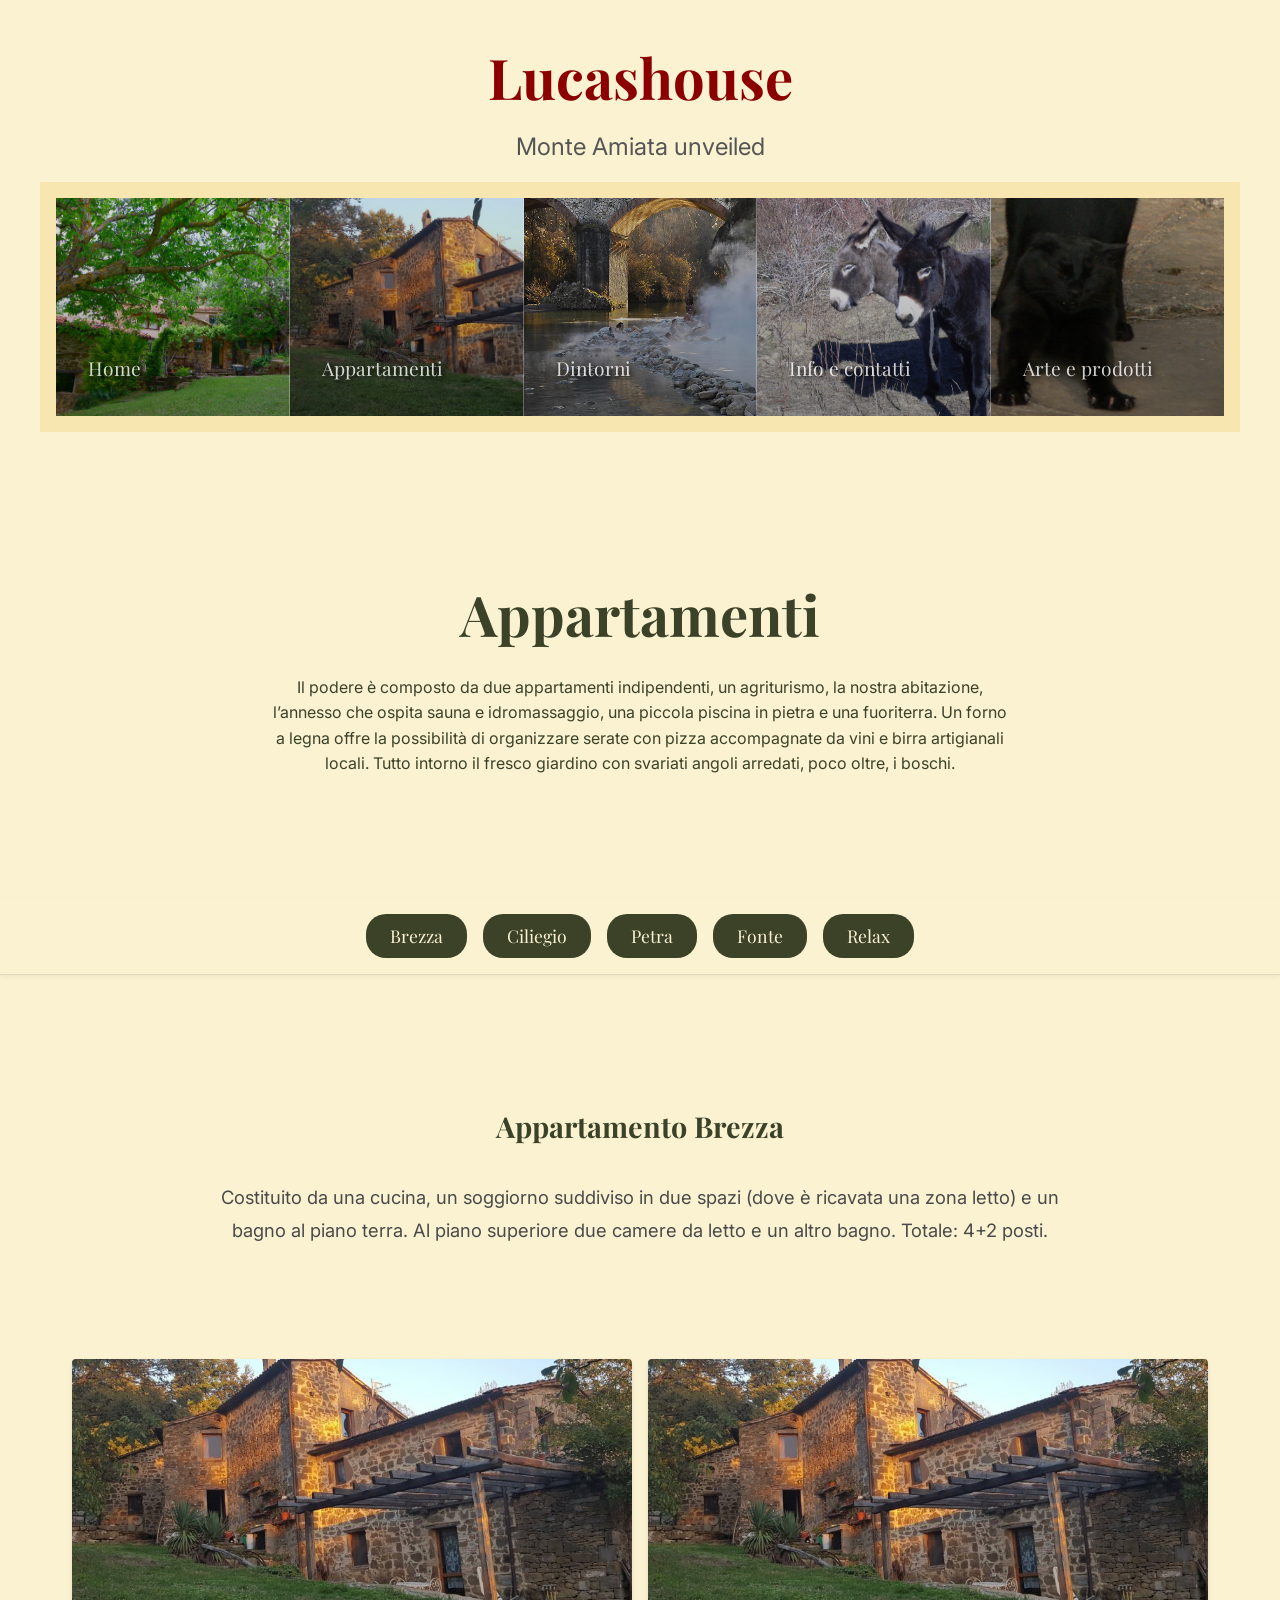
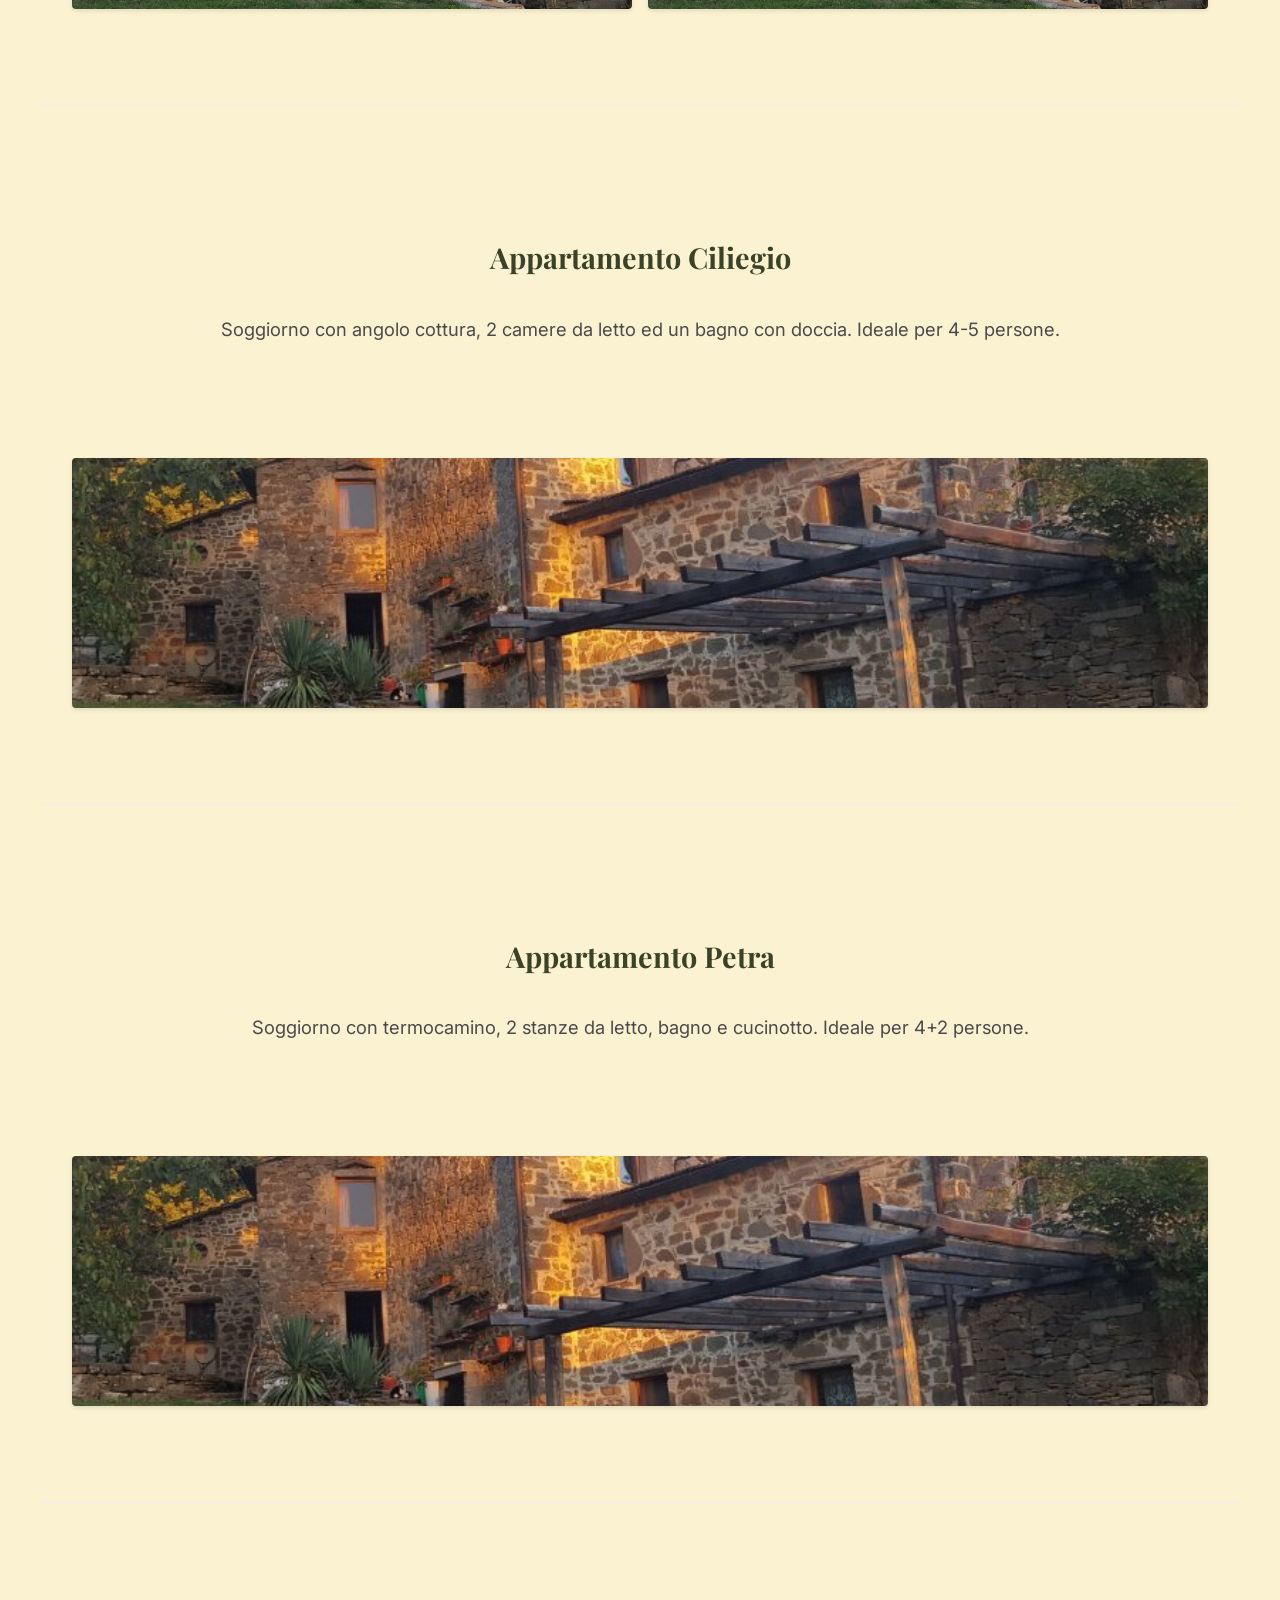
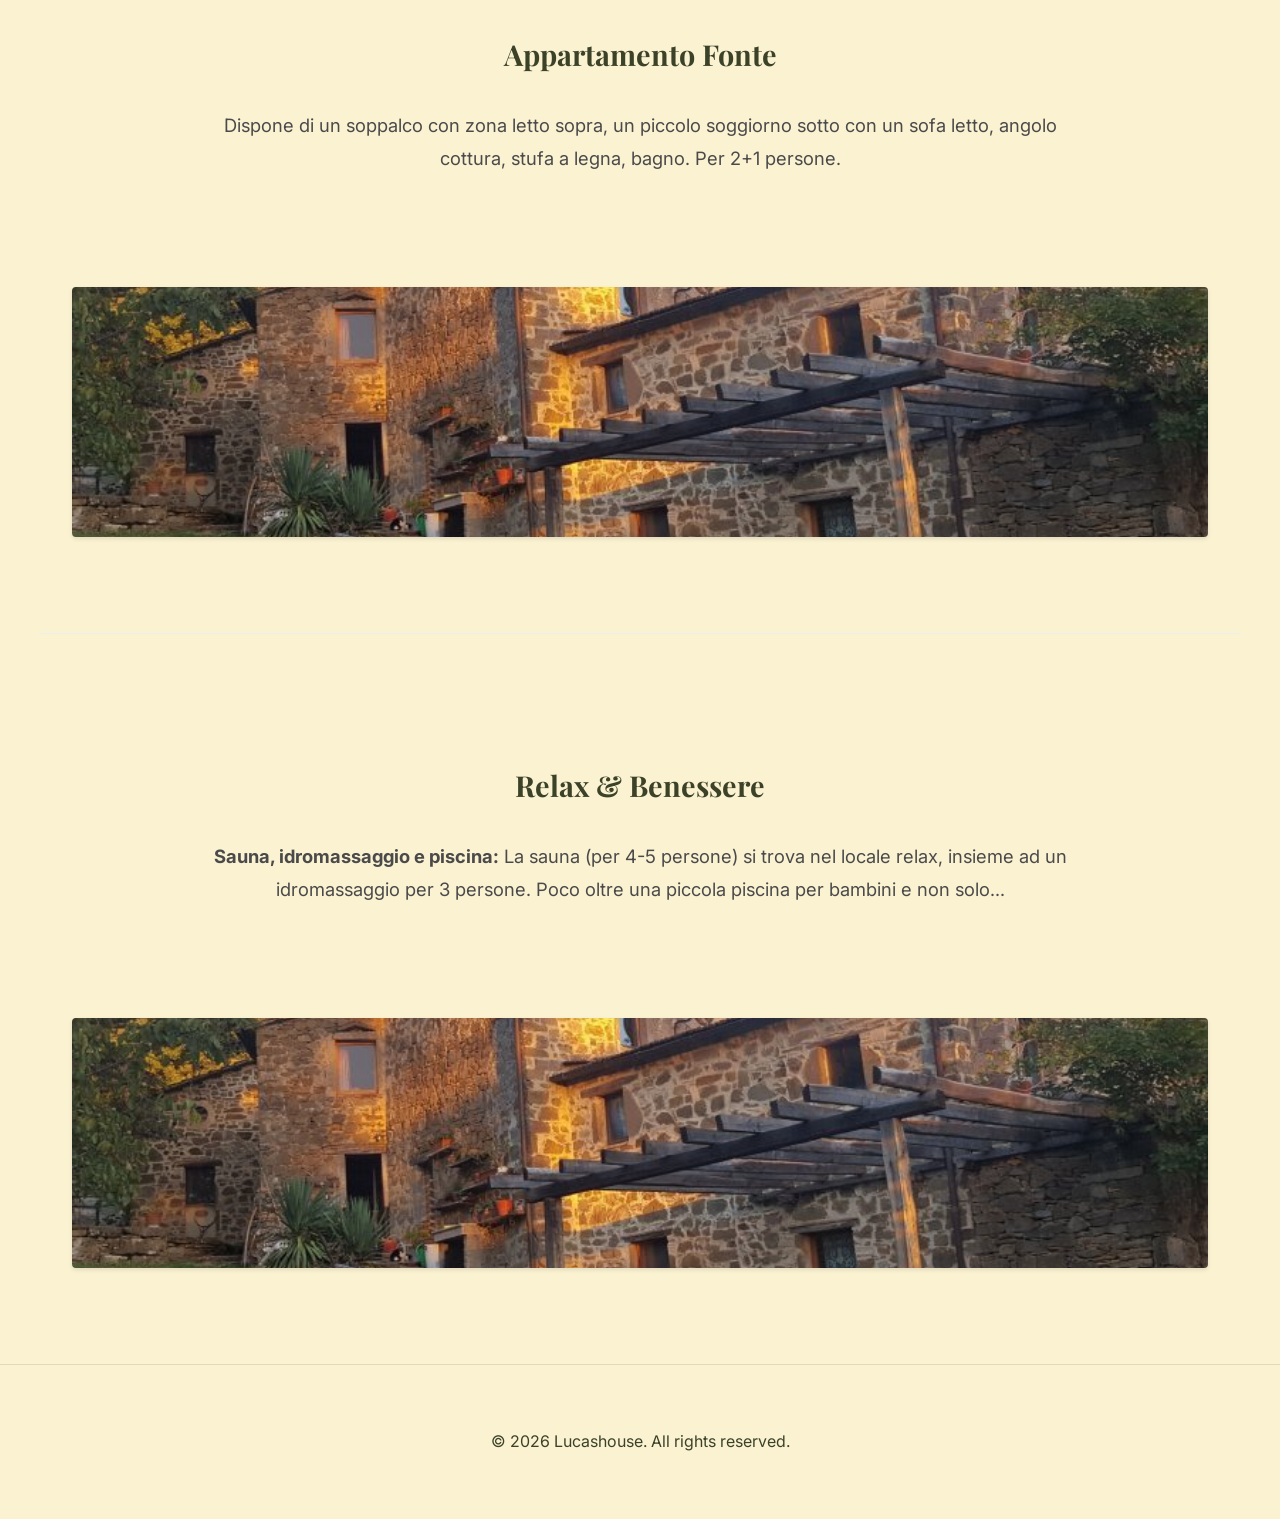
==== apartments.html @ 9039fc57 "Miglioramenti sezioni appartamenti e dintorni" ====
<!DOCTYPE html>
<html lang="it">

<head>
    <meta charset="UTF-8">
    <meta name="viewport" content="width=device-width, initial-scale=1.0">
    <title>Apartments - Lucashouse</title>
    <link rel="preconnect" href="https://fonts.googleapis.com">
    <link rel="preconnect" href="https://fonts.gstatic.com" crossorigin>
    <link
        href="https://fonts.googleapis.com/css2?family=Inter:wght@400;600&family=Playfair+Display:ital,wght@0,400;0,700;1,400&display=swap"
        rel="stylesheet">
    <link rel="stylesheet" href="styles/style.css">
</head>

<body>
    <header>
        <div class="container-fluid" style="padding: 1rem 0;">
            <a href="index.html" class="logo">Lucashouse</a>
            <span class="logo-subtitle">Monte Amiata unveiled</span>

            <nav class="accordion-nav">
                <a href="index.html" class="nav-item">
                    <span class="nav-text">Home</span>
                </a>
                <a href="apartments.html" class="nav-item">
                    <span class="nav-text">Appartamenti</span>
                </a>
                <a href="surroundings.html" class="nav-item">
                    <span class="nav-text">Dintorni</span>
                </a>
                <a href="info.html" class="nav-item">
                    <span class="nav-text">Info e contatti</span>
                </a>
                <a href="art.html" class="nav-item">
                    <span class="nav-text">Arte e prodotti</span>
                </a>
            </nav>
        </div>
    </header>

    <main>
        <section class="hero" style="min-height: 50vh; height: auto; padding: 4rem 0;">
            <div class="hero-content">
                <h1>Appartamenti</h1>
                <p>Il podere è composto da due appartamenti indipendenti, un agriturismo, la nostra abitazione,
                    l’annesso che ospita sauna e idromassaggio, una piccola piscina in pietra e una fuoriterra. Un forno
                    a legna offre la possibilità di organizzare serate con pizza accompagnate da vini e birra
                    artigianali locali. Tutto intorno il fresco giardino con svariati angoli arredati, poco oltre, i
                    boschi.</p>
            </div>
        </section>

        <!-- Secondary Navigation -->
        <div class="secondary-nav-container">
            <nav class="secondary-nav">
                <a href="#brezza">Brezza</a>
                <a href="#ciliegio">Ciliegio</a>
                <a href="#petra">Petra</a>
                <a href="#fonte">Fonte</a>
                <a href="#relax">Relax</a>
            </nav>
        </div>



        <section id="brezza" class="page-section container">
            <div class="content-text">
                <h2>Appartamento Brezza</h2>
                <p>Costituito da una cucina, un soggiorno suddiviso in due spazi (dove è ricavata una zona letto) e
                    un bagno al piano terra. Al piano superiore due camere da letto e un altro bagno. Totale: 4+2
                    posti.</p>
            </div>
            <!-- Placeholder for Gallery -->
            <div class="content-gallery">
                <div class="gallery-grid">
                    <img src="assets/nav/nav_la_casa.jpg" alt="Brezza 1" class="gallery-img">
                    <img src="assets/nav/nav_la_casa.jpg" alt="Brezza 2" class="gallery-img">
                </div>
            </div>
        </section>

        <section id="ciliegio" class="page-section container">
            <div class="content-text">
                <h2>Appartamento Ciliegio</h2>
                <p>Soggiorno con angolo cottura, 2 camere da letto ed un bagno con doccia. Ideale per 4-5 persone.</p>
            </div>
            <div class="content-gallery">
                <div class="gallery-grid">
                    <img src="assets/nav/nav_la_casa.jpg" alt="Ciliegio 1" class="gallery-img">
                </div>
            </div>
        </section>

        <section id="petra" class="page-section container">
            <div class="content-text">
                <h2>Appartamento Petra</h2>
                <p>Soggiorno con termocamino, 2 stanze da letto, bagno e cucinotto. Ideale per 4+2 persone.</p>
            </div>
            <div class="content-gallery">
                <div class="gallery-grid">
                    <img src="assets/nav/nav_la_casa.jpg" alt="Petra 1" class="gallery-img">
                </div>
            </div>
        </section>

        <section id="fonte" class="page-section container">
            <div class="content-text">
                <h2>Appartamento Fonte</h2>
                <p>Dispone di un soppalco con zona letto sopra, un piccolo soggiorno sotto con un sofa letto, angolo
                    cottura, stufa a legna, bagno. Per 2+1 persone.</p>
            </div>
            <div class="content-gallery">
                <div class="gallery-grid">
                    <img src="assets/nav/nav_la_casa.jpg" alt="Fonte 1" class="gallery-img">
                </div>
            </div>
        </section>

        <section id="relax" class="page-section container">
            <div class="content-text">
                <h2>Relax & Benessere</h2>
                <p><strong>Sauna, idromassaggio e piscina:</strong> La sauna (per 4-5 persone) si trova nel locale
                    relax, insieme ad un idromassaggio per 3 persone. Poco oltre una piccola piscina per bambini e non
                    solo...</p>
            </div>
            <div class="content-gallery">
                <div class="gallery-grid">
                    <img src="assets/nav/nav_la_casa.jpg" alt="Relax 1" class="gallery-img">
                </div>
            </div>
        </section>

    </main>

    <footer>
        <p>&copy; 2026 Lucashouse. All rights reserved.</p>
    </footer>

    <script src="scripts/main.js"></script>
    <script>
        // Active link switching for secondary nav
        const sections = document.querySelectorAll("section");
        const navLi = document.querySelectorAll(".secondary-nav a");
        window.onscroll = () => {
            var current = "";
            sections.forEach((section) => {
                const sectionTop = section.offsetTop;
                if (scrollY >= sectionTop - 150) {
                    current = section.getAttribute("id");
                }
            });
            navLi.forEach((li) => {
                li.classList.remove("active");
                if (li.getAttribute("href").includes(current)) {
                    li.classList.add("active");
                }
            });
        };
    </script>
</body>

</html>
---- styles/style.css ----
:root {
    /* Rustic-Modern Palette */
    --color-olive-dark: #3b4228;
    --color-olive-light: #6d7552;
    --color-terracotta: #c06c55;
    --color-stone-gray: #4a4a4a;
    --color-warm-white: #fbf2d2;
    --color-overlay-dark: rgba(0, 0, 0, 0.4);

    /* Typography */
    --font-heading: 'Playfair Display', serif;
    --font-body: 'Inter', sans-serif;

    /* Spacing */
    --spacing-sm: 0.5rem;
    --spacing-md: 1rem;
    --spacing-lg: 2rem;
    --spacing-xl: 4rem;
}

* {
    box-sizing: border-box;
    margin: 0;
    padding: 0;
}

body {
    font-family: var(--font-body);
    background-color: var(--color-warm-white);
    color: var(--color-stone-gray);
    line-height: 1.6;
}

h1,
h2,
h3,
h4,
h5,
h6 {
    font-family: var(--font-heading);
    color: var(--color-olive-dark);
}

a {
    text-decoration: none;
    color: inherit;
    transition: color 0.3s ease;
}

.container {
    max-width: 1200px;
    margin: 0 auto;
    padding: 0 var(--spacing-md);
}

/* Header & Nav */
header {
    text-align: center;
    padding: 0;
    /* Remove padding to let nav fill */
    background-color: var(--color-warm-white);
    /* Unified color */
}

.logo {
    font-family: var(--font-heading);
    font-size: 3.5rem;
    /* Decreased from 5rem */
    font-weight: 700;
    color: #8B0000;
    text-decoration: none;
    display: block;
    padding: var(--spacing-md) 0;
    margin-bottom: 0;
}

.logo-subtitle {
    font-family: var(--font-body);
    font-size: 1.5rem;
    /* Increased from 1rem */
    color: #555;
    margin-top: -10px;
    margin-bottom: var(--spacing-md);
    display: block;
}

/* ... (skipping nav styles) ... */

/* Content Sections */
.content-text {
    padding: 4rem 1rem;
    text-align: center;
    max-width: 900px;
    margin: 0 auto;
}

.content-text h2 {
    font-size: 1.8rem;
    /* Decreased from 2.5rem */
    margin-bottom: var(--spacing-lg);
    color: var(--color-olive-dark);
}

/* Accordion Nav */
.accordion-nav {
    display: flex;
    width: 100%;
    height: 250px;
    /* Height of the navigation strip */
    overflow: hidden;
    max-width: 1200px;
    margin: 0 auto;
    /* border: 4px solid var(--color-warm-white); Removed previous border */
    background-color: #f7e6b0;
    /* Darker warm white/beige for frame effect */
    padding: 1rem;
}

.nav-item {
    flex: 1;
    /* All items start equal width */
    position: relative;
    transition: flex 0.5s ease;
    /* Smooth expansion */
    overflow: hidden;
    cursor: pointer;
    display: flex;
    align-items: flex-end;
    /* Text at bottom */
    justify-content: center;
    text-decoration: none;
    min-width: 60px;
    /* Ensure thin strips are visible */
    border-right: 1px solid rgba(255, 255, 255, 0.3);
}

.nav-item:last-child {
    border-right: none;
}

.nav-item:hover {
    flex: 3;
    /* Expand on hover */
}

/* Backgrounds for items */
.nav-item:nth-child(1) {
    background: linear-gradient(to bottom, rgba(0, 0, 0, 0.1), rgba(0, 0, 0, 0.4)), url('../assets/nav/nav_home.jpg');
    background-size: cover;
    background-position: left center;
}

.nav-item:nth-child(2) {
    background: linear-gradient(to bottom, rgba(0, 0, 0, 0.1), rgba(0, 0, 0, 0.4)), url('../assets/nav/nav_la_casa.jpg');
    background-size: cover;
    background-position: left center;
}

.nav-item:nth-child(3) {
    background: linear-gradient(to bottom, rgba(0, 0, 0, 0.1), rgba(0, 0, 0, 0.4)), url('../assets/nav/nav_dintorni.jpg');
    background-size: cover;
    background-position: left center;
}

.nav-item:nth-child(4) {
    background: linear-gradient(to bottom, rgba(0, 0, 0, 0.1), rgba(0, 0, 0, 0.4)), url('../assets/nav/nav_contatti.JPG');
    background-size: cover;
    background-position: left center;
}

.nav-item:nth-child(5) {
    background: linear-gradient(to bottom, rgba(0, 0, 0, 0.1), rgba(0, 0, 0, 0.4)), url('../assets/nav/nav_listino.jpg');
    background-size: cover;
    background-position: left center;
}

.nav-item:nth-child(6) {
    background: linear-gradient(to bottom, rgba(0, 0, 0, 0.1), rgba(0, 0, 0, 0.4)), url('../assets/nav/nav_artworks.jpg');
    background-size: cover;
    background-position: left center;
}

.nav-text {
    position: absolute;
    bottom: 2rem;
    left: 2rem;
    /* Aligned left */
    /* No rotation */
    font-family: 'Playfair Display', serif;
    font-size: 1.2rem;
    color: #ffffff;
    white-space: nowrap;
    transition: font-size 0.3s ease, letter-spacing 0.3s ease;
    text-shadow: 2px 2px 4px rgba(0, 0, 0, 0.9);
    pointer-events: none;
    transform-origin: left bottom;
    opacity: 0.8;
    /* Subtle when collpased */
}

.nav-item:hover .nav-text {
    font-size: 1.8rem;
    opacity: 1;
}

/* Hero Section */
.hero {
    position: relative;
    height: 60vh;
    background-color: var(--color-warm-white);
    /* Removed gradient overlay */
    background-size: cover;
    background-position: center;
    color: var(--color-olive-dark);
    display: flex;
    align-items: center;
    justify-content: center;
    text-align: center;
}

.hero-content {
    z-index: 1;
    padding: var(--spacing-lg);
    max-width: 800px;
}

.hero h1 {
    font-size: 3.5rem;
    color: var(--color-olive-dark);
    margin-bottom: var(--spacing-md);
    text-shadow: none;
}

.subtitle {
    font-size: 1.5rem;
    margin-bottom: var(--spacing-lg);
    font-weight: 300;
}

.cta-button {
    display: inline-block;
    background-color: var(--color-terracotta);
    color: white;
    padding: 1rem 2rem;
    border-radius: 4px;
    /* Slightly rounded */
    font-family: var(--font-heading);
    text-transform: uppercase;
    letter-spacing: 1px;
    font-weight: 700;
    border: 1px solid var(--color-terracotta);
}

.cta-button:hover {
    background-color: transparent;
    color: var(--color-terracotta);
    border-color: var(--color-terracotta);
    /* Ensure border is visible on hover */
    background-color: rgba(255, 255, 255, 0.9);
    /* Light background on hover for contrast */
}

/* Sections */
.intro-section {
    padding: 6rem 1rem;
    text-align: center;
    max-width: 900px;
    margin: 0 auto;
}

.intro-text h2 {
    font-size: 2.5rem;
    margin-bottom: var(--spacing-lg);
    color: var(--color-olive-dark);
}

.intro-text p {
    font-size: 1.15rem;
    margin-bottom: var(--spacing-md);
    color: var(--color-stone-gray);
}

.features-preview {
    background-color: var(--color-warm-white);
    /* Unified to warm white */
    padding: 5rem 0;
}

.features-preview .container {
    display: grid;
    grid-template-columns: repeat(auto-fit, minmax(300px, 1fr));
    gap: var(--spacing-xl);
}

.feature-box {
    text-align: center;
    padding: var(--spacing-lg);
    background: var(--color-warm-white);
    box-shadow: 0 4px 6px rgba(0, 0, 0, 0.05);
    /* Soft shadow */
    border-radius: 8px;
    transition: transform 0.3s ease;
}

.feature-box:hover {
    transform: translateY(-5px);
}

.feature-box h3 {
    color: var(--color-terracotta);
    margin-bottom: var(--spacing-md);
}

/* Content Sections */
.content-text {
    padding: 4rem 1rem;
    text-align: center;
    max-width: 900px;
    margin: 0 auto;
}

.content-text h2 {
    font-size: 1.8rem;
    /* Decreased from 2.5rem */
    margin-bottom: var(--spacing-lg);
    color: var(--color-olive-dark);
}

.content-text p {
    font-size: 1.15rem;
    margin-bottom: var(--spacing-md);
    color: var(--color-stone-gray);
    line-height: 1.8;
}

/* Gallery Grid */
.content-gallery {
    padding: 2rem var(--spacing-md);
    background-color: var(--color-warm-white);
}

.gallery-grid {
    display: grid;
    grid-template-columns: repeat(auto-fit, minmax(250px, 1fr));
    gap: var(--spacing-md);
    max-width: 1200px;
    margin: 0 auto;
    transition: max-height 0.5s ease-out;
    /* Smooth transition */
}

/* Collapsed state: 2 rows (250px image + 16px gap + 250px image = 516px) */
.gallery-grid.collapsed {
    max-height: 530px;
    /* Slightly more than 2 rows to be safe */
    overflow: hidden;
    position: relative;
}

/* Optional: Fade out effect at the bottom when collapsed - REMOVED */
/* .gallery-grid.collapsed::after { ... } */


.gallery-container {
    text-align: center;
    /* Center the button */
    padding-bottom: 2rem;
}

.show-more-btn {
    display: inline-block;
    background-color: transparent;
    color: var(--color-terracotta);
    border: 2px solid var(--color-terracotta);
    padding: 0.8rem 2rem;
    font-family: var(--font-heading);
    font-size: 1rem;
    cursor: pointer;
    transition: all 0.3s ease;
    margin-top: 1rem;
    border-radius: 4px;
}

.show-more-btn:hover {
    background-color: var(--color-terracotta);
    color: white;
}

.gallery-img {
    width: 100%;
    height: 250px;
    object-fit: cover;
    border-radius: 4px;
    cursor: pointer;
    transition: transform 0.3s ease, opacity 0.3s ease;
    box-shadow: 0 2px 4px rgba(0, 0, 0, 0.1);
}

.gallery-img:hover {
    transform: scale(1.02);
    opacity: 0.9;
}

/* Lightbox Modal */
.lightbox {
    display: none;
    position: fixed;
    z-index: 1000;
    left: 0;
    top: 0;
    width: 100%;
    height: 100%;
    overflow: hidden;
    background-color: rgba(0, 0, 0, 0.9);
    justify-content: center;
    align-items: center;
}

.lightbox-content {
    max-width: 90%;
    max-height: 90vh;
    border-radius: 2px;
    box-shadow: 0 0 20px rgba(0, 0, 0, 0.5);
    animation: zoom 0.3s;
}

@keyframes zoom {
    from {
        transform: scale(0)
    }

    to {
        transform: scale(1)
    }
}

.close {
    position: absolute;
    top: 20px;
    right: 35px;
    color: #f1f1f1;
    font-size: 40px;
    font-weight: bold;
    transition: 0.3s;
    cursor: pointer;
    z-index: 1001;
}

.close:hover,
.close:focus {
    color: #bbb;
    text-decoration: none;
    cursor: pointer;
}

.prev,
.next {
    cursor: pointer;
    position: absolute;
    top: 50%;
    width: auto;
    padding: 16px;
    margin-top: -50px;
    color: white;
    font-weight: bold;
    font-size: 20px;
    transition: 0.6s ease;
    border-radius: 0 3px 3px 0;
    user-select: none;
    -webkit-user-select: none;
    z-index: 1001;
    background-color: rgba(0, 0, 0, 0.3);
}

.next {
    right: 0;
    border-radius: 3px 0 0 3px;
}

.prev {
    left: 0;
    border-radius: 0 3px 3px 0;
}

.prev:hover,
.next:hover {
    background-color: rgba(0, 0, 0, 0.8);
}

/* Footer Box Update (if needed) */
/* Replaces previous features-preview styles if we want to remove them, 
   but keeping generic classes is safer. 
   We inserted above Footer so we are good. */

/* Footer */
footer {
    background-color: var(--color-warm-white);
    color: var(--color-olive-dark);
    /* Dark text for light background */
    padding: var(--spacing-xl) 0;
    text-align: center;
    margin-top: 0;
    /* Attach to bottom of last section if needed */
    border-top: 1px solid rgba(0, 0, 0, 0.1);
    /* Subtle separator since color is same */
}

/* Mobile Responsiveness */
@media (max-width: 768px) {

    /* Keep Navigation Horizontal */
    .accordion-nav {
        flex-direction: row;
        /* Force row */
        height: 150px;
        /* Reduced height for mobile */
    }

    .nav-item {
        width: auto;
        /* Let flex handle width */
        height: 100%;
        /* Fill container height */
        border-right: 1px solid rgba(255, 255, 255, 0.3);
        border-bottom: none;
        flex: 1;
        /* Start equal */
        min-width: 0;
        /* Allow shrinking */
    }

    .nav-item:hover {
        flex: 4;
        /* Expand more on mobile to see content */
    }

    /* Adjust text position for horizontal mobile bars */
    .nav-text {
        bottom: 1rem;
        left: 0.5rem;
        /* Tighter padding */
        font-size: 0.8rem;
        /* Smaller text */
        opacity: 1;
        /* Always visible if possible, or manageable */
        writing-mode: vertical-rl;
        /* Vertical text on mobile if very narrow? No, user said horizontal nav. */
        /* Let's keep horizontal text but small */
        white-space: nowrap;
        transform: none;
    }

    .nav-item:hover .nav-text {
        font-size: 1rem;
    }

    /* Adjust text position for vertical bars */
    .nav-text {
        bottom: 1rem;
        left: 1rem;
        font-size: 1.2rem;
        opacity: 1;
    }

    /* Hero adjustments */
    .hero h1 {
        font-size: 2.5rem;
    }

    .subtitle {
        font-size: 1.2rem;
    }

    /* General Padding */
    .container {
        padding: 0 var(--spacing-sm);
    }

    .intro-section {
        padding: 3rem 1rem;
    }

    .intro-text h2 {
        font-size: 2rem;
    }
}

/* Secondary Navigation */
.secondary-nav-container {
    position: sticky;
    top: 0;
    z-index: 100;
    background-color: var(--color-warm-white);
    border-bottom: 1px solid rgba(0, 0, 0, 0.1);
    box-shadow: 0 2px 5px rgba(0, 0, 0, 0.05);
}

.secondary-nav {
    display: flex;
    justify-content: center;
    overflow-x: auto;
    padding: 1rem 0;
    margin: 0;
    white-space: nowrap;
}

.secondary-nav a {
    padding: 0.5rem 1.5rem;
    color: var(--color-olive-dark);
    font-family: var(--font-heading);
    font-size: 1.1rem;
    border-radius: 20px;
    margin: 0 0.5rem;
    transition: all 0.3s ease;
    text-decoration: none;
}

.secondary-nav a:hover,
.secondary-nav a.active {
    background-color: var(--color-olive-dark);
    color: var(--color-warm-white);
}

/* Scroll Offset for anchors */
html {
    scroll-padding-top: 80px;
    /* approximative height of secondary nav */
}

/* Single Page Section */
.page-section {
    padding: 4rem 1rem;
    border-bottom: 1px solid #eee;
}

.page-section:last-child {
    border-bottom: none;
}
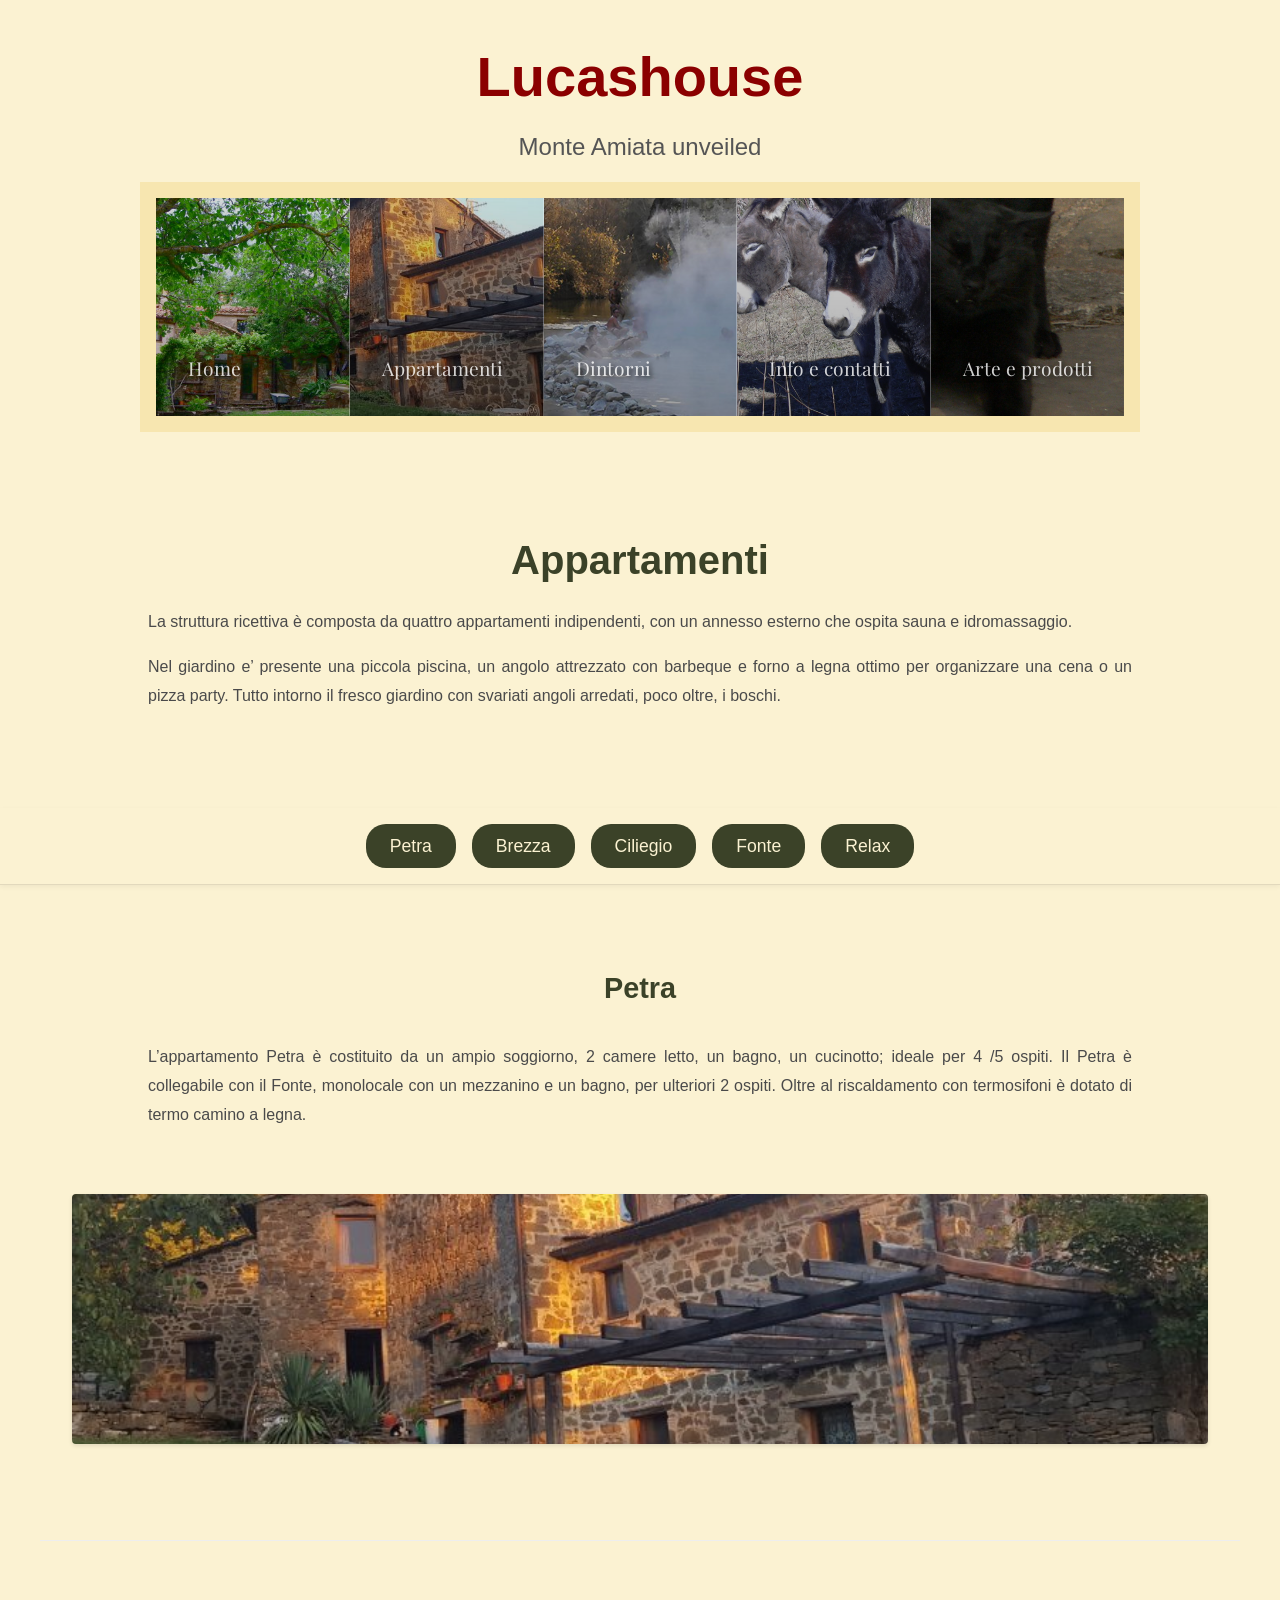
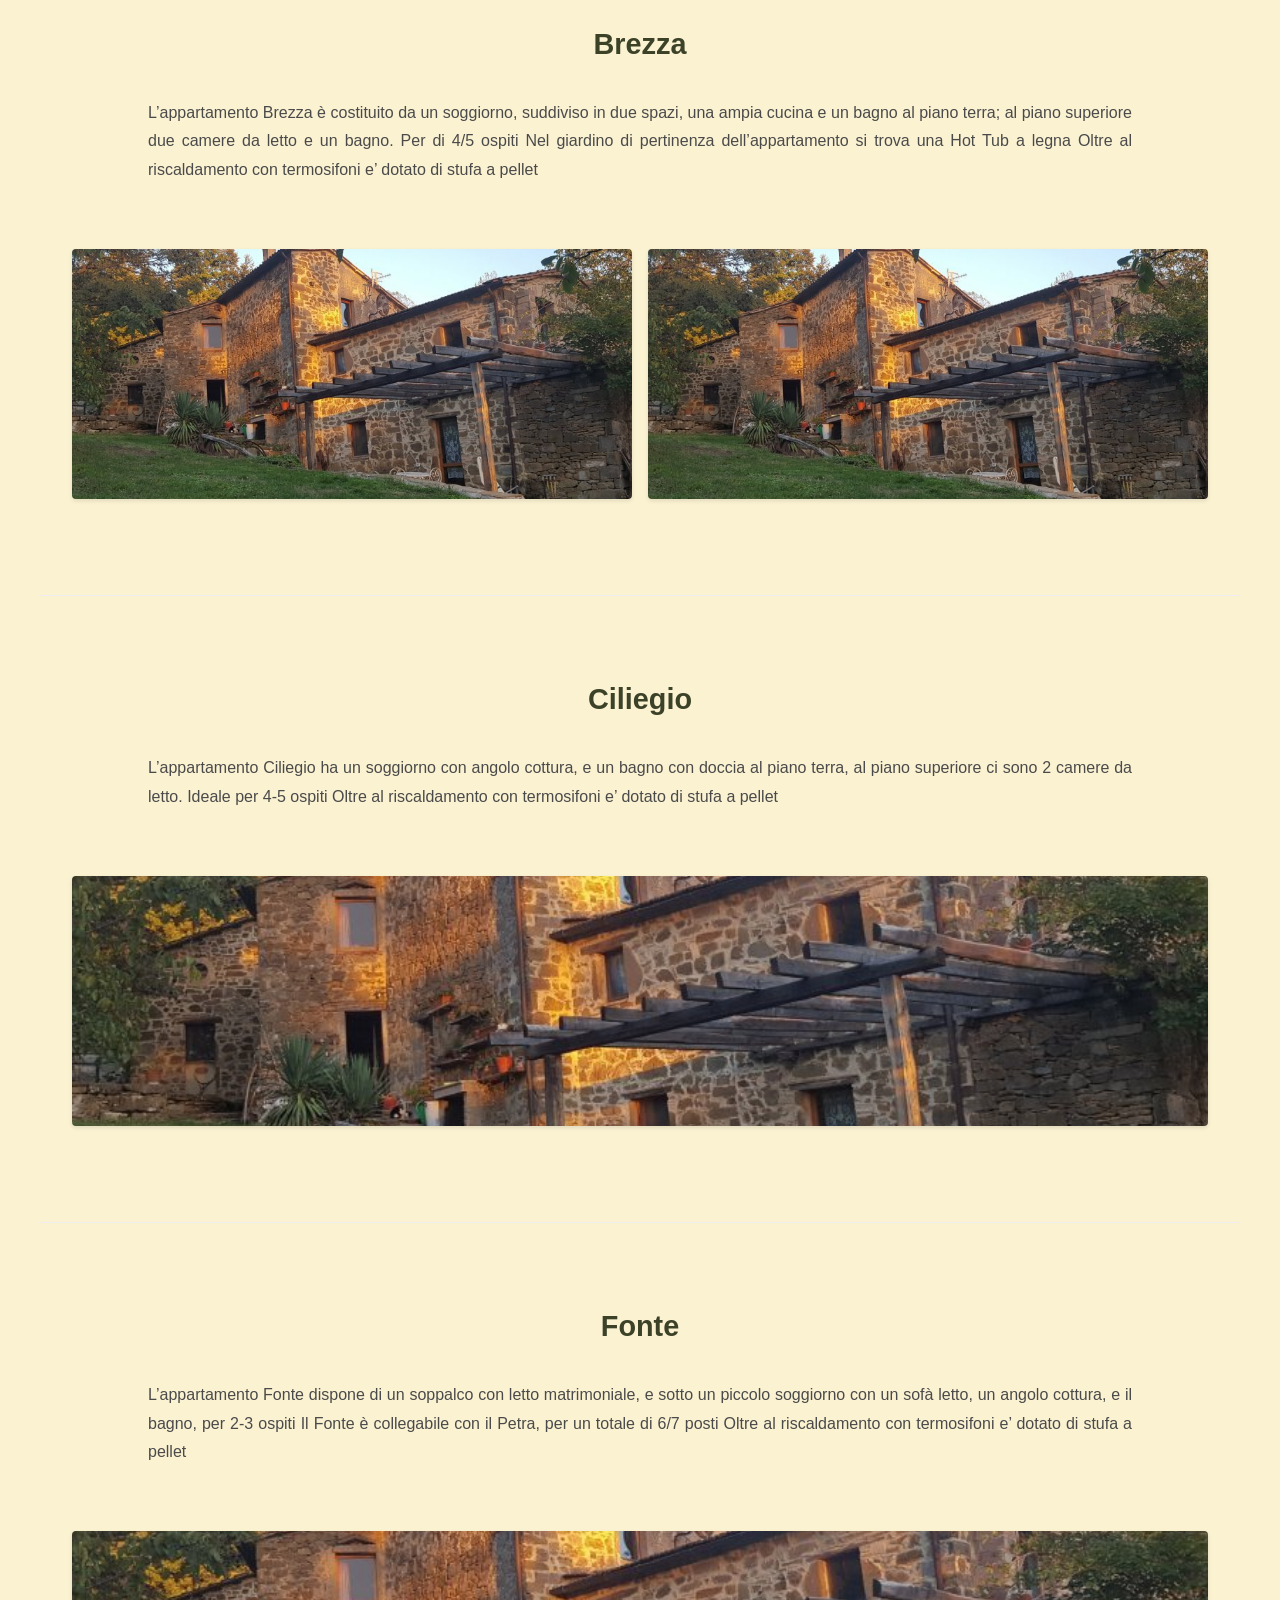
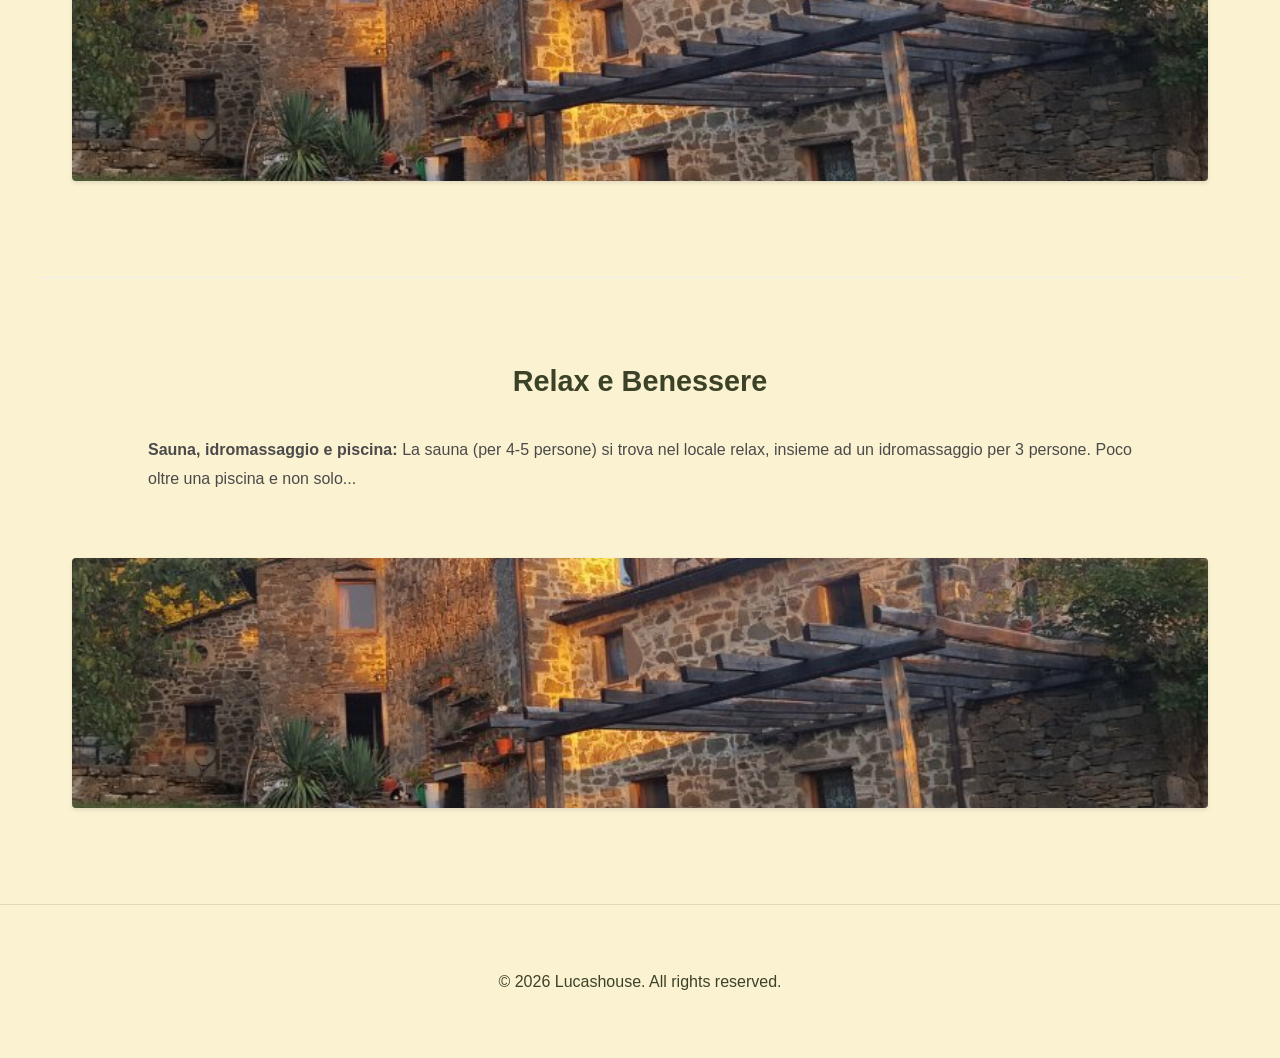
==== commit 6f943fd9: "Refactor nav, Dintorni, and Art pages; fix mobile nav height" ====
--- a/apartments.html
+++ b/apartments.html
@@ -40,36 +40,63 @@
     </header>
 
     <main>
-        <section class="hero" style="min-height: 50vh; height: auto; padding: 4rem 0;">
-            <div class="hero-content">
+        <section class="hero">
+            <div class="content-text">
                 <h1>Appartamenti</h1>
-                <p>Il podere è composto da due appartamenti indipendenti, un agriturismo, la nostra abitazione,
-                    l’annesso che ospita sauna e idromassaggio, una piccola piscina in pietra e una fuoriterra. Un forno
-                    a legna offre la possibilità di organizzare serate con pizza accompagnate da vini e birra
-                    artigianali locali. Tutto intorno il fresco giardino con svariati angoli arredati, poco oltre, i
-                    boschi.</p>
+                <p>
+                    La struttura ricettiva è composta da quattro appartamenti indipendenti, con un annesso esterno che
+                    ospita sauna e idromassaggio.
+                </p>
+                <p>
+                    Nel giardino e’ presente una piccola piscina, un angolo attrezzato con barbeque e forno a legna
+                    ottimo per organizzare una cena o un pizza party.
+                    Tutto intorno il fresco giardino con svariati angoli arredati, poco oltre, i boschi.
+                </p>
             </div>
+
+
+
+
         </section>
 
         <!-- Secondary Navigation -->
         <div class="secondary-nav-container">
             <nav class="secondary-nav">
+                <a href="#petra">Petra</a>
                 <a href="#brezza">Brezza</a>
                 <a href="#ciliegio">Ciliegio</a>
-                <a href="#petra">Petra</a>
                 <a href="#fonte">Fonte</a>
                 <a href="#relax">Relax</a>
             </nav>
         </div>
 
-
+        <section id="petra" class="page-section container">
+            <div class="content-text">
+                <h2>Petra</h2>
+                <p>
+                    L’appartamento Petra è costituito da un ampio soggiorno, 2 camere letto, un bagno, un cucinotto;
+                    ideale per 4 /5 ospiti.
+                    Il Petra è collegabile con il Fonte, monolocale con un mezzanino e un bagno, per ulteriori 2 ospiti.
+                    Oltre al riscaldamento con termosifoni è dotato di termo camino a legna.
+                </p>
+            </div>
+            <div class="content-gallery">
+                <div class="gallery-grid">
+                    <img src="assets/nav/nav_la_casa.jpg" alt="Petra 1" class="gallery-img">
+                </div>
+            </div>
+        </section>
 
         <section id="brezza" class="page-section container">
             <div class="content-text">
-                <h2>Appartamento Brezza</h2>
-                <p>Costituito da una cucina, un soggiorno suddiviso in due spazi (dove è ricavata una zona letto) e
-                    un bagno al piano terra. Al piano superiore due camere da letto e un altro bagno. Totale: 4+2
-                    posti.</p>
+                <h2>Brezza</h2>
+                <p>
+                    L’appartamento Brezza è costituito da un soggiorno, suddiviso in due spazi, una ampia cucina e un
+                    bagno al piano terra;
+                    al piano superiore due camere da letto e un bagno. Per di 4/5 ospiti
+                    Nel giardino di pertinenza dell’appartamento si trova una Hot Tub a legna
+                    Oltre al riscaldamento con termosifoni e’ dotato di stufa a pellet
+                </p>
             </div>
             <!-- Placeholder for Gallery -->
             <div class="content-gallery">
@@ -82,8 +109,12 @@
 
         <section id="ciliegio" class="page-section container">
             <div class="content-text">
-                <h2>Appartamento Ciliegio</h2>
-                <p>Soggiorno con angolo cottura, 2 camere da letto ed un bagno con doccia. Ideale per 4-5 persone.</p>
+                <h2>Ciliegio</h2>
+                <p>
+                    L’appartamento Ciliegio ha un soggiorno con angolo cottura, e un bagno con doccia al piano terra,
+                    al piano superiore ci sono 2 camere da letto. Ideale per 4-5 ospiti
+                    Oltre al riscaldamento con termosifoni e’ dotato di stufa a pellet
+                </p>
             </div>
             <div class="content-gallery">
                 <div class="gallery-grid">
@@ -92,23 +123,15 @@
             </div>
         </section>
 
-        <section id="petra" class="page-section container">
-            <div class="content-text">
-                <h2>Appartamento Petra</h2>
-                <p>Soggiorno con termocamino, 2 stanze da letto, bagno e cucinotto. Ideale per 4+2 persone.</p>
-            </div>
-            <div class="content-gallery">
-                <div class="gallery-grid">
-                    <img src="assets/nav/nav_la_casa.jpg" alt="Petra 1" class="gallery-img">
-                </div>
-            </div>
-        </section>
-
         <section id="fonte" class="page-section container">
             <div class="content-text">
-                <h2>Appartamento Fonte</h2>
-                <p>Dispone di un soppalco con zona letto sopra, un piccolo soggiorno sotto con un sofa letto, angolo
-                    cottura, stufa a legna, bagno. Per 2+1 persone.</p>
+                <h2>Fonte</h2>
+                <p>
+                    L’appartamento Fonte dispone di un soppalco con letto matrimoniale, e sotto un piccolo soggiorno con
+                    un sofà letto, un angolo cottura, e il bagno, per 2-3 ospiti
+                    Il Fonte è collegabile con il Petra, per un totale di 6/7 posti
+                    Oltre al riscaldamento con termosifoni e’ dotato di stufa a pellet
+                </p>
             </div>
             <div class="content-gallery">
                 <div class="gallery-grid">
@@ -119,9 +142,9 @@
 
         <section id="relax" class="page-section container">
             <div class="content-text">
-                <h2>Relax & Benessere</h2>
+                <h2>Relax e Benessere</h2>
                 <p><strong>Sauna, idromassaggio e piscina:</strong> La sauna (per 4-5 persone) si trova nel locale
-                    relax, insieme ad un idromassaggio per 3 persone. Poco oltre una piccola piscina per bambini e non
+                    relax, insieme ad un idromassaggio per 3 persone. Poco oltre una piscina e non
                     solo...</p>
             </div>
             <div class="content-gallery">
--- a/styles/style.css
+++ b/styles/style.css
@@ -8,8 +8,8 @@
     --color-overlay-dark: rgba(0, 0, 0, 0.4);
 
     /* Typography */
-    --font-heading: 'Playfair Display', serif;
-    --font-body: 'Inter', sans-serif;
+    --font-heading: 'Trebuchet MS', 'Lucida Sans Unicode', 'Lucida Grande', 'Lucida Sans', Arial, sans-serif;
+    --font-body: 'Verdana', sans-serif;
 
     /* Spacing */
     --spacing-sm: 0.5rem;
@@ -87,10 +87,11 @@
 /* ... (skipping nav styles) ... */
 
 /* Content Sections */
+/* Content Sections */
 .content-text {
-    padding: 4rem 1rem;
+    padding: 1rem 0.5rem;
     text-align: center;
-    max-width: 900px;
+    max-width: 1000px;
     margin: 0 auto;
 }
 
@@ -99,6 +100,14 @@
     /* Decreased from 2.5rem */
     margin-bottom: var(--spacing-lg);
     color: var(--color-olive-dark);
+}
+
+.content-text p {
+    font-size: 1rem;
+    margin-bottom: var(--spacing-md);
+    color: var(--color-stone-gray);
+    line-height: 1.8;
+    text-align: justify;
 }
 
 /* Accordion Nav */
@@ -108,7 +117,7 @@
     height: 250px;
     /* Height of the navigation strip */
     overflow: hidden;
-    max-width: 1200px;
+    max-width: 1000px;
     margin: 0 auto;
     /* border: 4px solid var(--color-warm-white); Removed previous border */
     background-color: #f7e6b0;
@@ -146,38 +155,38 @@
 /* Backgrounds for items */
 .nav-item:nth-child(1) {
     background: linear-gradient(to bottom, rgba(0, 0, 0, 0.1), rgba(0, 0, 0, 0.4)), url('../assets/nav/nav_home.jpg');
-    background-size: cover;
-    background-position: left center;
+    background-size: auto 150%;
+    background-position: center center;
 }
 
 .nav-item:nth-child(2) {
     background: linear-gradient(to bottom, rgba(0, 0, 0, 0.1), rgba(0, 0, 0, 0.4)), url('../assets/nav/nav_la_casa.jpg');
-    background-size: cover;
-    background-position: left center;
+    background-size: auto 150%;
+    background-position: center center;
 }
 
 .nav-item:nth-child(3) {
     background: linear-gradient(to bottom, rgba(0, 0, 0, 0.1), rgba(0, 0, 0, 0.4)), url('../assets/nav/nav_dintorni.jpg');
-    background-size: cover;
-    background-position: left center;
+    background-size: auto 150%;
+    background-position: center center;
 }
 
 .nav-item:nth-child(4) {
     background: linear-gradient(to bottom, rgba(0, 0, 0, 0.1), rgba(0, 0, 0, 0.4)), url('../assets/nav/nav_contatti.JPG');
-    background-size: cover;
-    background-position: left center;
+    background-size: auto 150%;
+    background-position: center center;
 }
 
 .nav-item:nth-child(5) {
     background: linear-gradient(to bottom, rgba(0, 0, 0, 0.1), rgba(0, 0, 0, 0.4)), url('../assets/nav/nav_listino.jpg');
-    background-size: cover;
-    background-position: left center;
+    background-size: auto 150%;
+    background-position: center center;
 }
 
 .nav-item:nth-child(6) {
     background: linear-gradient(to bottom, rgba(0, 0, 0, 0.1), rgba(0, 0, 0, 0.4)), url('../assets/nav/nav_artworks.jpg');
-    background-size: cover;
-    background-position: left center;
+    background-size: auto 150%;
+    background-position: center center;
 }
 
 .nav-text {
@@ -206,16 +215,22 @@
 /* Hero Section */
 .hero {
     position: relative;
-    height: 60vh;
+    min-height: 40vh;
+    /* Changed from fixed height to min-height for better adaptability */
     background-color: var(--color-warm-white);
     /* Removed gradient overlay */
     background-size: cover;
     background-position: center;
     color: var(--color-olive-dark);
     display: flex;
+    flex-direction: column;
     align-items: center;
-    justify-content: center;
+    justify-content: flex-start;
+    /* Aligns content to the top */
     text-align: center;
+    padding-top: 4rem;
+    /* Specific padding from top, added back as it was missing/needed */
+    padding-bottom: 2rem;
 }
 
 .hero-content {
@@ -225,7 +240,7 @@
 }
 
 .hero h1 {
-    font-size: 3.5rem;
+    font-size: 2.5rem;
     color: var(--color-olive-dark);
     margin-bottom: var(--spacing-md);
     text-shadow: none;
@@ -309,28 +324,6 @@
 .feature-box h3 {
     color: var(--color-terracotta);
     margin-bottom: var(--spacing-md);
-}
-
-/* Content Sections */
-.content-text {
-    padding: 4rem 1rem;
-    text-align: center;
-    max-width: 900px;
-    margin: 0 auto;
-}
-
-.content-text h2 {
-    font-size: 1.8rem;
-    /* Decreased from 2.5rem */
-    margin-bottom: var(--spacing-lg);
-    color: var(--color-olive-dark);
-}
-
-.content-text p {
-    font-size: 1.15rem;
-    margin-bottom: var(--spacing-md);
-    color: var(--color-stone-gray);
-    line-height: 1.8;
 }
 
 /* Gallery Grid */
@@ -510,9 +503,9 @@
 
     /* Keep Navigation Horizontal */
     .accordion-nav {
-        flex-direction: row;
+        flex-direction: row !important;
         /* Force row */
-        height: 150px;
+        height: 250px;
         /* Reduced height for mobile */
     }
 
@@ -583,6 +576,14 @@
     .intro-text h2 {
         font-size: 2rem;
     }
+
+    /* Secondary nav – tighten spacing on mobile only */
+    .secondary-nav a {
+        padding: 0.4rem 1rem;
+        margin: 0 0.25rem;
+        font-size: 1rem;
+    }
+
 }
 
 /* Secondary Navigation */
@@ -598,10 +599,19 @@
 .secondary-nav {
     display: flex;
     justify-content: center;
+    /* centered navigation */
+    align-items: center;
     overflow-x: auto;
-    padding: 1rem 0;
+    padding: 1rem;
     margin: 0;
     white-space: nowrap;
+    scrollbar-width: none;
+    /* Firefox */
+}
+
+.secondary-nav::-webkit-scrollbar {
+    display: none;
+    /* Chrome / Safari */
 }
 
 .secondary-nav a {
@@ -623,8 +633,9 @@
 
 /* Scroll Offset for anchors */
 html {
+    scroll-behavior: smooth;
     scroll-padding-top: 80px;
-    /* approximative height of secondary nav */
+    /* approximate height of secondary nav */
 }
 
 /* Single Page Section */
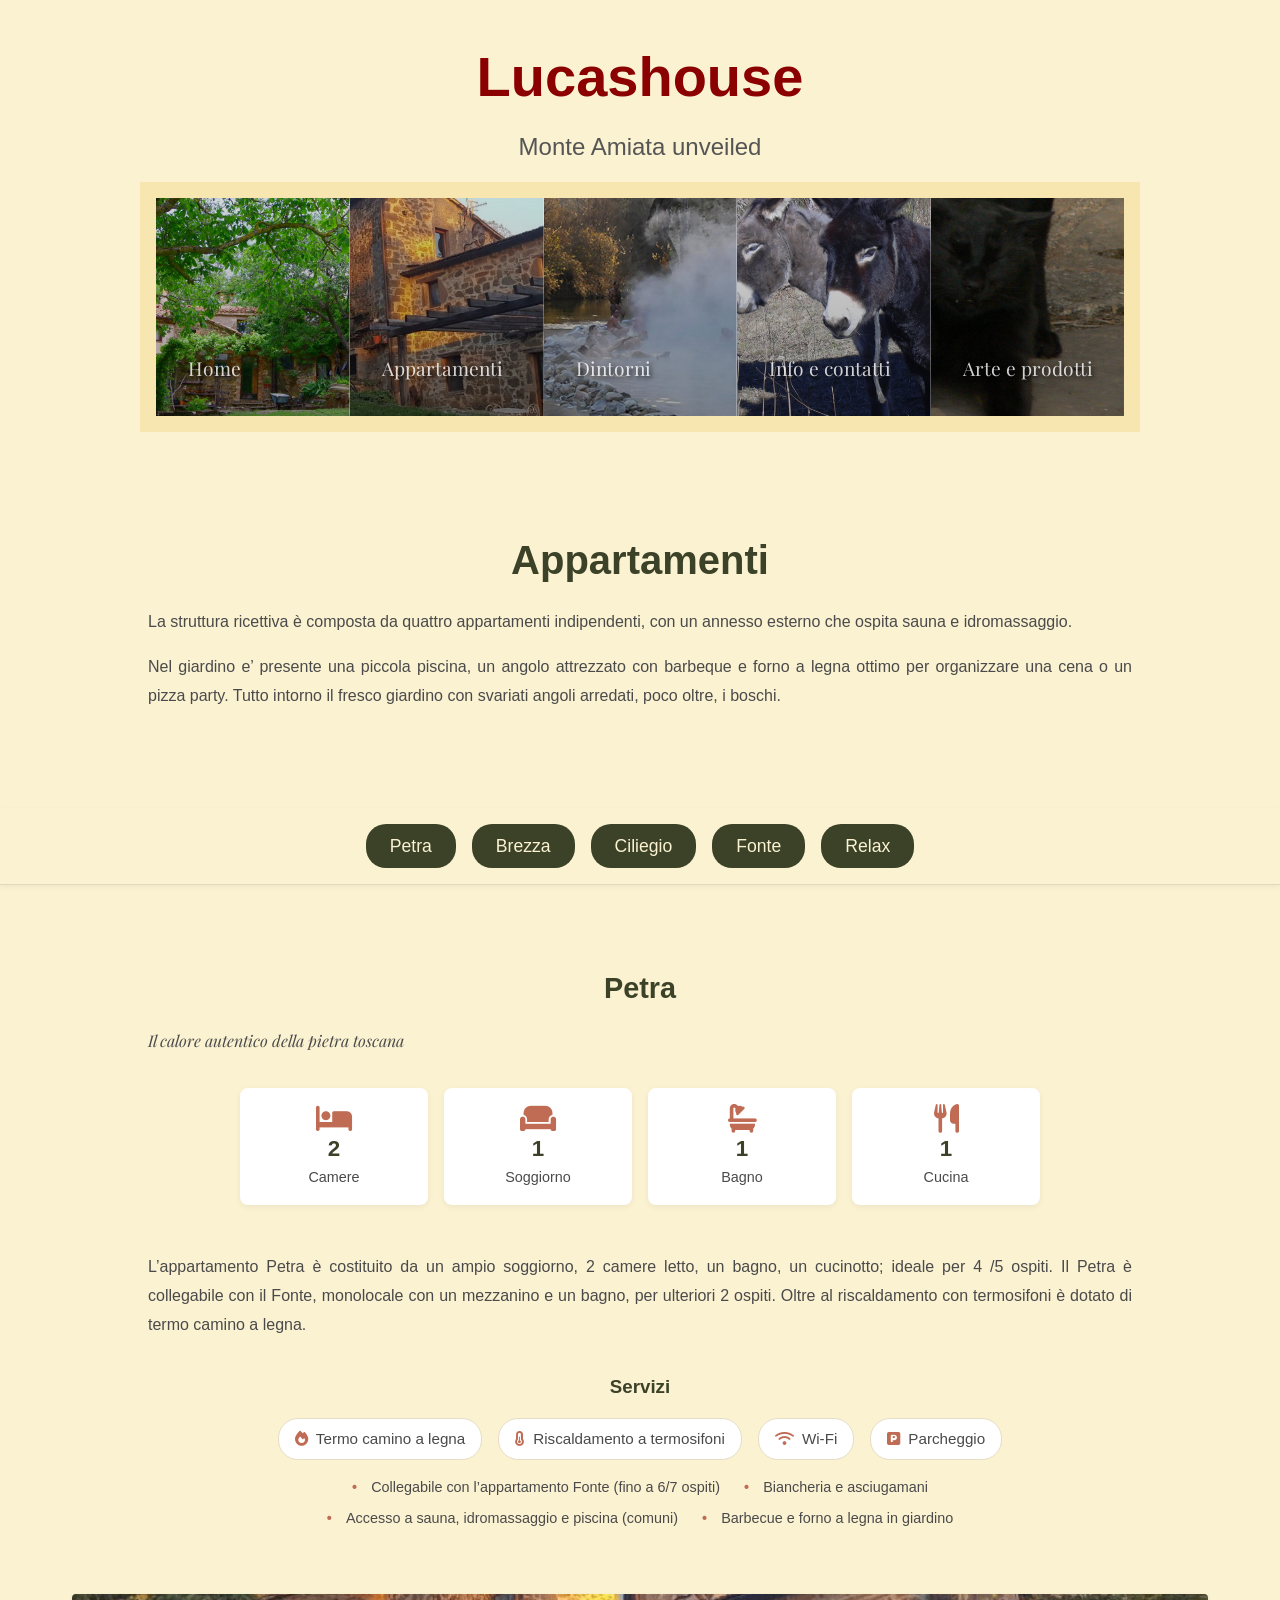
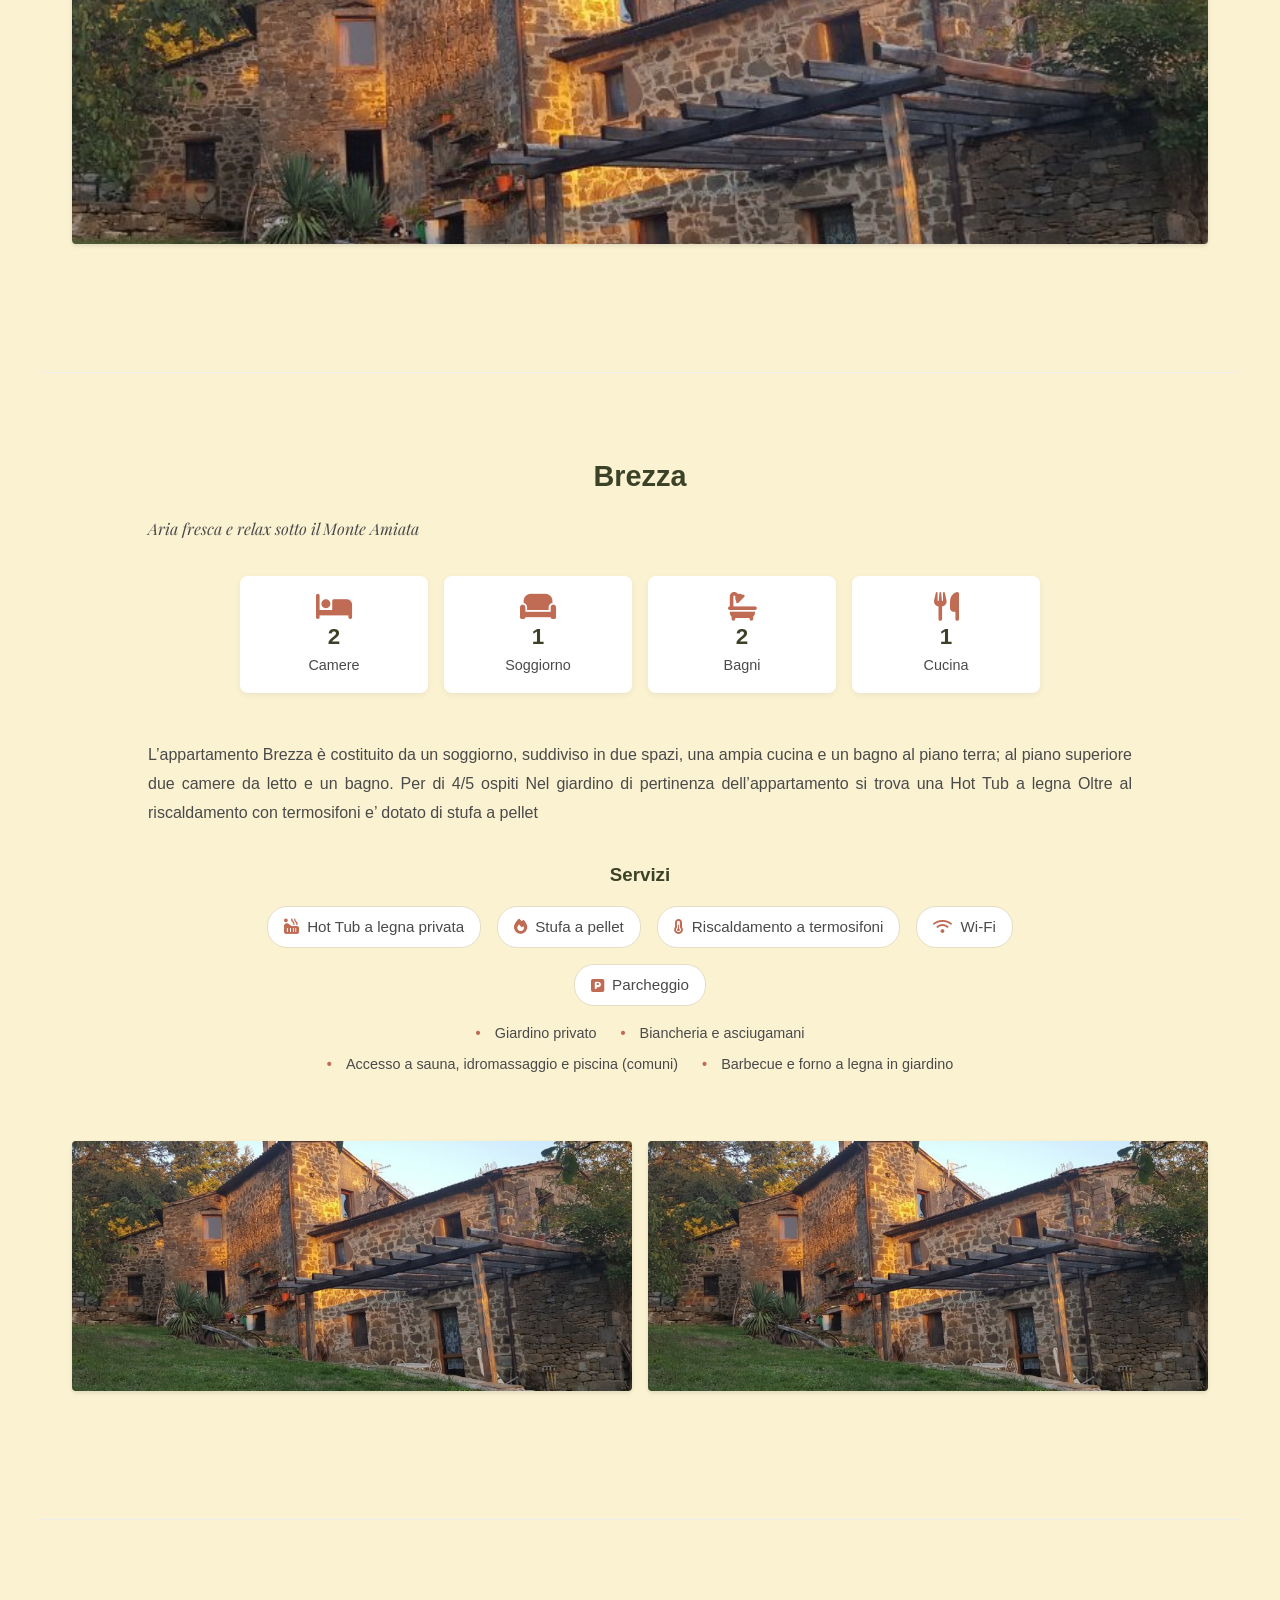
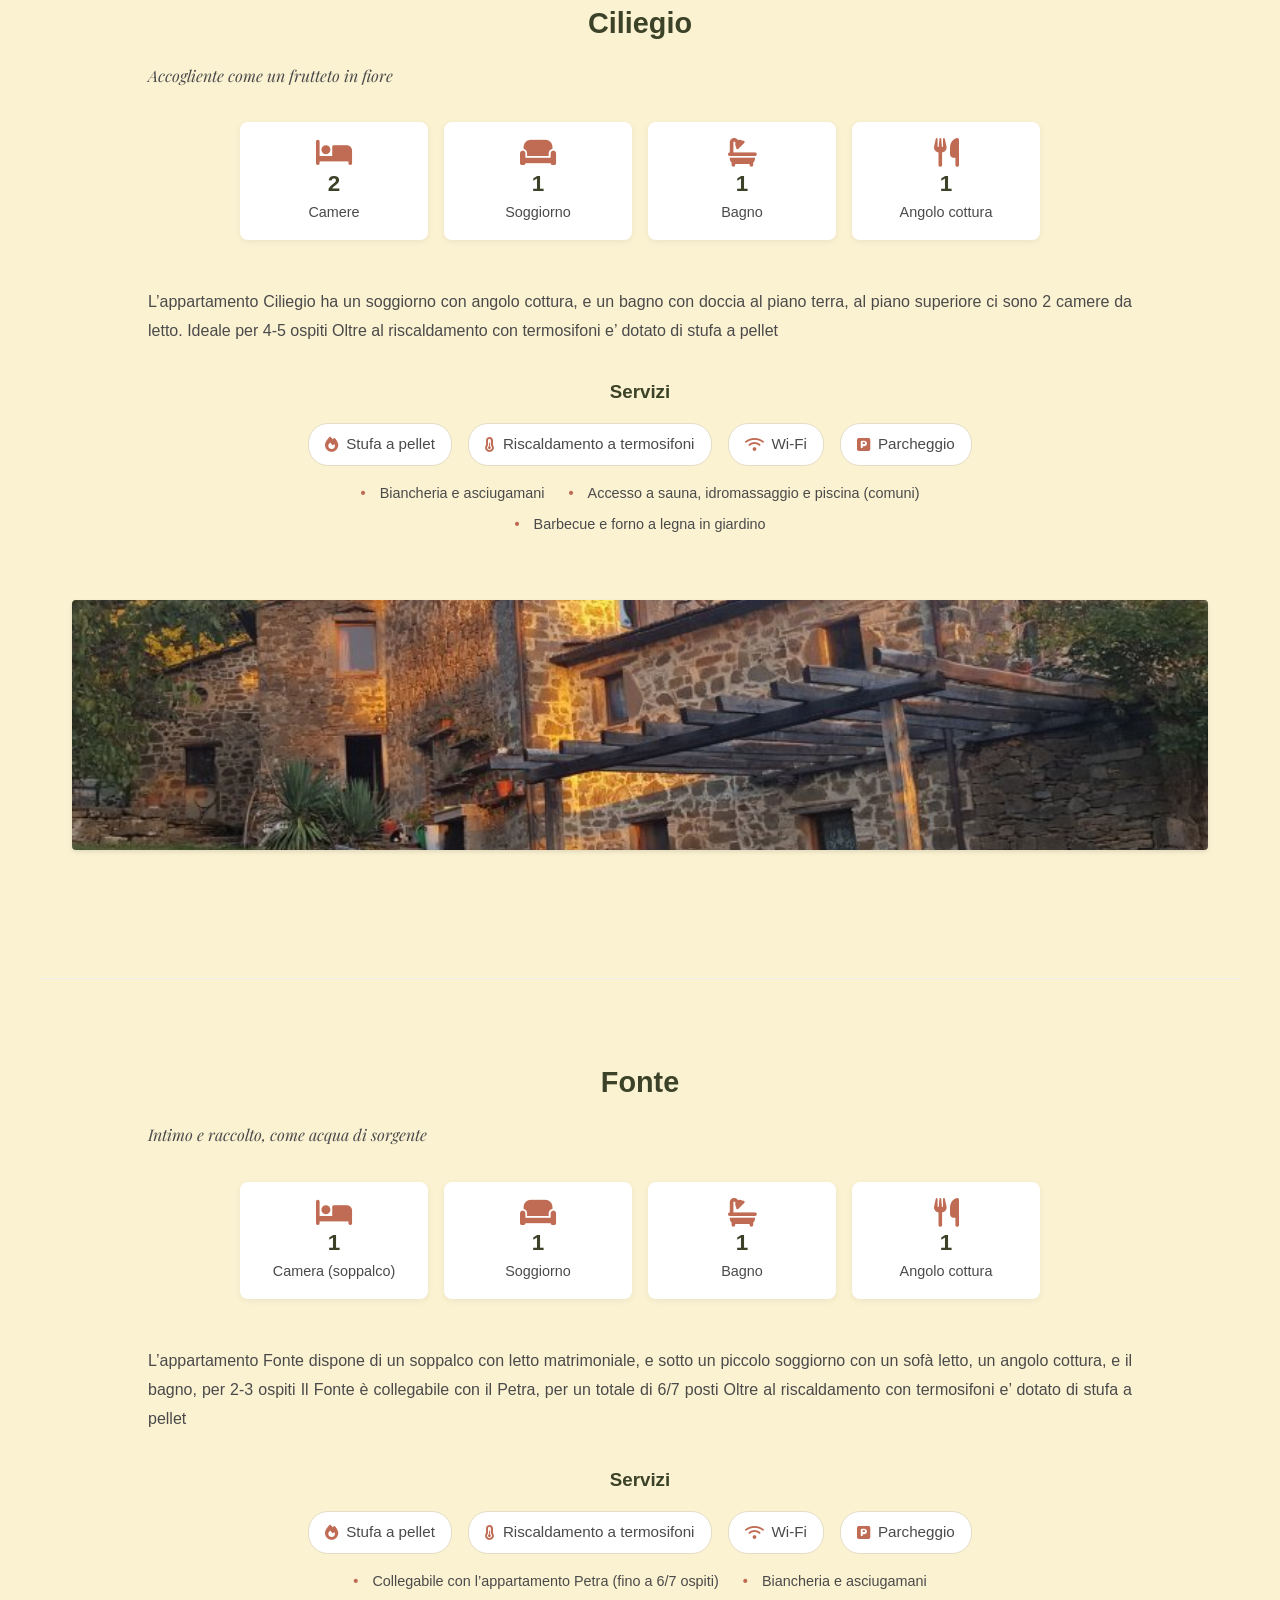
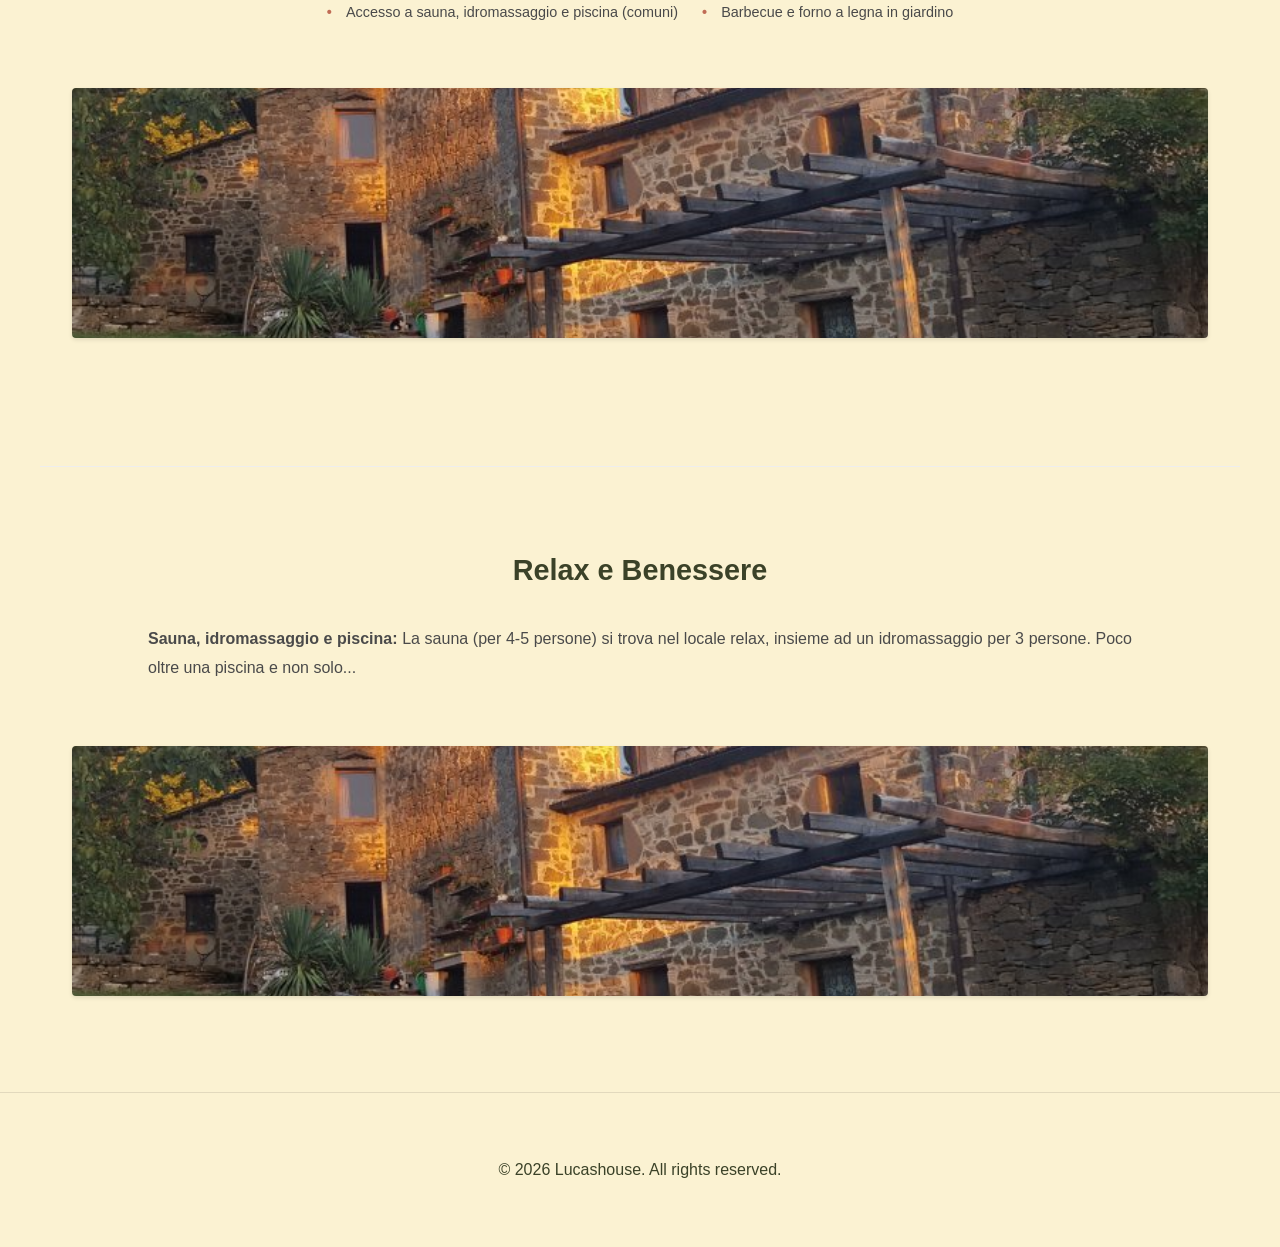
==== commit 80e2be87: "Ristruttura appartamenti e info/contatti; fix lightbox - Appartamenti: sottotitolo, 4 box specifiche" ====
--- a/apartments.html
+++ b/apartments.html
@@ -10,6 +10,7 @@
     <link
         href="https://fonts.googleapis.com/css2?family=Inter:wght@400;600&family=Playfair+Display:ital,wght@0,400;0,700;1,400&display=swap"
         rel="stylesheet">
+    <link rel="stylesheet" href="https://cdnjs.cloudflare.com/ajax/libs/font-awesome/6.5.2/css/all.min.css">
     <link rel="stylesheet" href="styles/style.css">
 </head>
 
@@ -70,9 +71,25 @@
             </nav>
         </div>
 
-        <section id="petra" class="page-section container">
+        <section id="petra" class="page-section container apartment">
             <div class="content-text">
                 <h2>Petra</h2>
+                <p class="apartment-subtitle">Il calore autentico della pietra toscana</p>
+            </div>
+
+            <!-- 4 box icone -->
+            <div class="apartment-specs">
+                <div class="spec-box"><i class="fa-solid fa-bed"></i><span class="spec-num">2</span><span
+                        class="spec-label">Camere</span></div>
+                <div class="spec-box"><i class="fa-solid fa-couch"></i><span class="spec-num">1</span><span
+                        class="spec-label">Soggiorno</span></div>
+                <div class="spec-box"><i class="fa-solid fa-bath"></i><span class="spec-num">1</span><span
+                        class="spec-label">Bagno</span></div>
+                <div class="spec-box"><i class="fa-solid fa-utensils"></i><span class="spec-num">1</span><span
+                        class="spec-label">Cucina</span></div>
+            </div>
+
+            <div class="content-text">
                 <p>
                     L’appartamento Petra è costituito da un ampio soggiorno, 2 camere letto, un bagno, un cucinotto;
                     ideale per 4 /5 ospiti.
@@ -80,16 +97,57 @@
                     Oltre al riscaldamento con termosifoni è dotato di termo camino a legna.
                 </p>
             </div>
-            <div class="content-gallery">
-                <div class="gallery-grid">
-                    <img src="assets/nav/nav_la_casa.jpg" alt="Petra 1" class="gallery-img">
-                </div>
-            </div>
-        </section>
-
-        <section id="brezza" class="page-section container">
+
+            <!-- Servizi -->
+            <div class="apartment-services">
+                <h3>Servizi</h3>
+                <div class="service-icons">
+                    <span class="service-item"><i class="fa-solid fa-fire"></i> Termo camino a legna</span>
+                    <span class="service-item"><i class="fa-solid fa-temperature-half"></i> Riscaldamento a
+                        termosifoni</span>
+                    <span class="service-item"><i class="fa-solid fa-wifi"></i> Wi-Fi <!-- TODO confermare --></span>
+                    <span class="service-item"><i class="fa-solid fa-square-parking"></i> Parcheggio
+                        <!-- TODO confermare --></span>
+                </div>
+                <ul class="service-list">
+                    <li>Collegabile con l’appartamento Fonte (fino a 6/7 ospiti)</li>
+                    <li>Biancheria e asciugamani <!-- TODO confermare --></li>
+                    <li>Accesso a sauna, idromassaggio e piscina (comuni)</li>
+                    <li>Barbecue e forno a legna in giardino</li>
+                </ul>
+            </div>
+
+            <!-- Galleria -->
+            <div class="content-gallery">
+                <div class="gallery-container">
+                    <div class="gallery-grid collapsed" id="gallery-petra">
+                        <img src="assets/nav/nav_la_casa.jpg" alt="Petra 1" class="gallery-img">
+                        <!-- altre immagini reali da inserire -->
+                    </div>
+                    <button class="show-more-btn" onclick="toggleGallery('gallery-petra', this)">Mostra di più</button>
+                </div>
+            </div>
+        </section>
+
+        <section id="brezza" class="page-section container apartment">
             <div class="content-text">
                 <h2>Brezza</h2>
+                <p class="apartment-subtitle">Aria fresca e relax sotto il Monte Amiata</p>
+            </div>
+
+            <!-- 4 box icone -->
+            <div class="apartment-specs">
+                <div class="spec-box"><i class="fa-solid fa-bed"></i><span class="spec-num">2</span><span
+                        class="spec-label">Camere</span></div>
+                <div class="spec-box"><i class="fa-solid fa-couch"></i><span class="spec-num">1</span><span
+                        class="spec-label">Soggiorno</span></div>
+                <div class="spec-box"><i class="fa-solid fa-bath"></i><span class="spec-num">2</span><span
+                        class="spec-label">Bagni</span></div>
+                <div class="spec-box"><i class="fa-solid fa-utensils"></i><span class="spec-num">1</span><span
+                        class="spec-label">Cucina</span></div>
+            </div>
+
+            <div class="content-text">
                 <p>
                     L’appartamento Brezza è costituito da un soggiorno, suddiviso in due spazi, una ampia cucina e un
                     bagno al piano terra;
@@ -98,34 +156,116 @@
                     Oltre al riscaldamento con termosifoni e’ dotato di stufa a pellet
                 </p>
             </div>
-            <!-- Placeholder for Gallery -->
-            <div class="content-gallery">
-                <div class="gallery-grid">
-                    <img src="assets/nav/nav_la_casa.jpg" alt="Brezza 1" class="gallery-img">
-                    <img src="assets/nav/nav_la_casa.jpg" alt="Brezza 2" class="gallery-img">
-                </div>
-            </div>
-        </section>
-
-        <section id="ciliegio" class="page-section container">
+
+            <!-- Servizi -->
+            <div class="apartment-services">
+                <h3>Servizi</h3>
+                <div class="service-icons">
+                    <span class="service-item"><i class="fa-solid fa-hot-tub-person"></i> Hot Tub a legna privata</span>
+                    <span class="service-item"><i class="fa-solid fa-fire"></i> Stufa a pellet</span>
+                    <span class="service-item"><i class="fa-solid fa-temperature-half"></i> Riscaldamento a
+                        termosifoni</span>
+                    <span class="service-item"><i class="fa-solid fa-wifi"></i> Wi-Fi <!-- TODO confermare --></span>
+                    <span class="service-item"><i class="fa-solid fa-square-parking"></i> Parcheggio
+                        <!-- TODO confermare --></span>
+                </div>
+                <ul class="service-list">
+                    <li>Giardino privato</li>
+                    <li>Biancheria e asciugamani <!-- TODO confermare --></li>
+                    <li>Accesso a sauna, idromassaggio e piscina (comuni)</li>
+                    <li>Barbecue e forno a legna in giardino</li>
+                </ul>
+            </div>
+
+            <!-- Galleria -->
+            <div class="content-gallery">
+                <div class="gallery-container">
+                    <div class="gallery-grid collapsed" id="gallery-brezza">
+                        <img src="assets/nav/nav_la_casa.jpg" alt="Brezza 1" class="gallery-img">
+                        <img src="assets/nav/nav_la_casa.jpg" alt="Brezza 2" class="gallery-img">
+                        <!-- altre immagini reali da inserire -->
+                    </div>
+                    <button class="show-more-btn" onclick="toggleGallery('gallery-brezza', this)">Mostra di più</button>
+                </div>
+            </div>
+        </section>
+
+        <section id="ciliegio" class="page-section container apartment">
             <div class="content-text">
                 <h2>Ciliegio</h2>
+                <p class="apartment-subtitle">Accogliente come un frutteto in fiore</p>
+            </div>
+
+            <!-- 4 box icone -->
+            <div class="apartment-specs">
+                <div class="spec-box"><i class="fa-solid fa-bed"></i><span class="spec-num">2</span><span
+                        class="spec-label">Camere</span></div>
+                <div class="spec-box"><i class="fa-solid fa-couch"></i><span class="spec-num">1</span><span
+                        class="spec-label">Soggiorno</span></div>
+                <div class="spec-box"><i class="fa-solid fa-bath"></i><span class="spec-num">1</span><span
+                        class="spec-label">Bagno</span></div>
+                <div class="spec-box"><i class="fa-solid fa-utensils"></i><span class="spec-num">1</span><span
+                        class="spec-label">Angolo cottura</span></div>
+            </div>
+
+            <div class="content-text">
                 <p>
                     L’appartamento Ciliegio ha un soggiorno con angolo cottura, e un bagno con doccia al piano terra,
                     al piano superiore ci sono 2 camere da letto. Ideale per 4-5 ospiti
                     Oltre al riscaldamento con termosifoni e’ dotato di stufa a pellet
                 </p>
             </div>
-            <div class="content-gallery">
-                <div class="gallery-grid">
-                    <img src="assets/nav/nav_la_casa.jpg" alt="Ciliegio 1" class="gallery-img">
-                </div>
-            </div>
-        </section>
-
-        <section id="fonte" class="page-section container">
+
+            <!-- Servizi -->
+            <div class="apartment-services">
+                <h3>Servizi</h3>
+                <div class="service-icons">
+                    <span class="service-item"><i class="fa-solid fa-fire"></i> Stufa a pellet</span>
+                    <span class="service-item"><i class="fa-solid fa-temperature-half"></i> Riscaldamento a
+                        termosifoni</span>
+                    <span class="service-item"><i class="fa-solid fa-wifi"></i> Wi-Fi <!-- TODO confermare --></span>
+                    <span class="service-item"><i class="fa-solid fa-square-parking"></i> Parcheggio
+                        <!-- TODO confermare --></span>
+                </div>
+                <ul class="service-list">
+                    <li>Biancheria e asciugamani <!-- TODO confermare --></li>
+                    <li>Accesso a sauna, idromassaggio e piscina (comuni)</li>
+                    <li>Barbecue e forno a legna in giardino</li>
+                </ul>
+            </div>
+
+            <!-- Galleria -->
+            <div class="content-gallery">
+                <div class="gallery-container">
+                    <div class="gallery-grid collapsed" id="gallery-ciliegio">
+                        <img src="assets/nav/nav_la_casa.jpg" alt="Ciliegio 1" class="gallery-img">
+                        <!-- altre immagini reali da inserire -->
+                    </div>
+                    <button class="show-more-btn" onclick="toggleGallery('gallery-ciliegio', this)">Mostra di
+                        più</button>
+                </div>
+            </div>
+        </section>
+
+        <section id="fonte" class="page-section container apartment">
             <div class="content-text">
                 <h2>Fonte</h2>
+                <p class="apartment-subtitle">Intimo e raccolto, come acqua di sorgente</p>
+            </div>
+
+            <!-- 4 box icone -->
+            <div class="apartment-specs">
+                <div class="spec-box"><i class="fa-solid fa-bed"></i><span class="spec-num">1</span><span
+                        class="spec-label">Camera (soppalco)</span></div>
+                <div class="spec-box"><i class="fa-solid fa-couch"></i><span class="spec-num">1</span><span
+                        class="spec-label">Soggiorno</span></div>
+                <div class="spec-box"><i class="fa-solid fa-bath"></i><span class="spec-num">1</span><span
+                        class="spec-label">Bagno</span></div>
+                <div class="spec-box"><i class="fa-solid fa-utensils"></i><span class="spec-num">1</span><span
+                        class="spec-label">Angolo cottura</span></div>
+            </div>
+
+            <div class="content-text">
                 <p>
                     L’appartamento Fonte dispone di un soppalco con letto matrimoniale, e sotto un piccolo soggiorno con
                     un sofà letto, un angolo cottura, e il bagno, per 2-3 ospiti
@@ -133,9 +273,34 @@
                     Oltre al riscaldamento con termosifoni e’ dotato di stufa a pellet
                 </p>
             </div>
-            <div class="content-gallery">
-                <div class="gallery-grid">
-                    <img src="assets/nav/nav_la_casa.jpg" alt="Fonte 1" class="gallery-img">
+
+            <!-- Servizi -->
+            <div class="apartment-services">
+                <h3>Servizi</h3>
+                <div class="service-icons">
+                    <span class="service-item"><i class="fa-solid fa-fire"></i> Stufa a pellet</span>
+                    <span class="service-item"><i class="fa-solid fa-temperature-half"></i> Riscaldamento a
+                        termosifoni</span>
+                    <span class="service-item"><i class="fa-solid fa-wifi"></i> Wi-Fi <!-- TODO confermare --></span>
+                    <span class="service-item"><i class="fa-solid fa-square-parking"></i> Parcheggio
+                        <!-- TODO confermare --></span>
+                </div>
+                <ul class="service-list">
+                    <li>Collegabile con l’appartamento Petra (fino a 6/7 ospiti)</li>
+                    <li>Biancheria e asciugamani <!-- TODO confermare --></li>
+                    <li>Accesso a sauna, idromassaggio e piscina (comuni)</li>
+                    <li>Barbecue e forno a legna in giardino</li>
+                </ul>
+            </div>
+
+            <!-- Galleria -->
+            <div class="content-gallery">
+                <div class="gallery-container">
+                    <div class="gallery-grid collapsed" id="gallery-fonte">
+                        <img src="assets/nav/nav_la_casa.jpg" alt="Fonte 1" class="gallery-img">
+                        <!-- altre immagini reali da inserire -->
+                    </div>
+                    <button class="show-more-btn" onclick="toggleGallery('gallery-fonte', this)">Mostra di più</button>
                 </div>
             </div>
         </section>
@@ -159,6 +324,14 @@
     <footer>
         <p>&copy; 2026 Lucashouse. All rights reserved.</p>
     </footer>
+
+    <!-- Lightbox Modal -->
+    <div id="lightbox" class="lightbox">
+        <span class="close" onclick="closeLightbox()">&times;</span>
+        <a class="prev" onclick="changeSlide(-1)">&#10094;</a>
+        <img class="lightbox-content" id="lightbox-img">
+        <a class="next" onclick="changeSlide(1)">&#10095;</a>
+    </div>
 
     <script src="scripts/main.js"></script>
     <script>
--- a/styles/style.css
+++ b/styles/style.css
@@ -646,4 +646,282 @@
 
 .page-section:last-child {
     border-bottom: none;
+}
+
+/* ===== Apartments: subtitle, specs, services ===== */
+.apartment-subtitle {
+    font-family: 'Playfair Display', serif;
+    font-style: italic;
+    font-size: 1.25rem;
+    color: var(--color-terracotta);
+    margin-top: -1rem;
+    margin-bottom: var(--spacing-md);
+}
+
+/* 4 spec boxes with icons */
+.apartment-specs {
+    display: grid;
+    grid-template-columns: repeat(4, 1fr);
+    gap: var(--spacing-md);
+    max-width: 800px;
+    margin: 0 auto var(--spacing-lg);
+}
+
+.spec-box {
+    display: flex;
+    flex-direction: column;
+    align-items: center;
+    gap: 0.35rem;
+    padding: var(--spacing-md) var(--spacing-sm);
+    background: #fff;
+    border-radius: 8px;
+    box-shadow: 0 2px 6px rgba(0, 0, 0, 0.06);
+    text-align: center;
+}
+
+.spec-box i {
+    font-size: 1.8rem;
+    color: var(--color-terracotta);
+}
+
+.spec-num {
+    font-family: var(--font-heading);
+    font-size: 1.4rem;
+    font-weight: 700;
+    color: var(--color-olive-dark);
+    line-height: 1;
+}
+
+.spec-label {
+    font-size: 0.9rem;
+    color: var(--color-stone-gray);
+}
+
+/* Services */
+.apartment-services {
+    max-width: 900px;
+    margin: 0 auto var(--spacing-lg);
+    padding: 0 var(--spacing-md);
+}
+
+.apartment-services h3 {
+    text-align: center;
+    color: var(--color-olive-dark);
+    margin-bottom: var(--spacing-md);
+}
+
+.service-icons {
+    display: flex;
+    flex-wrap: wrap;
+    justify-content: center;
+    gap: var(--spacing-md);
+    margin-bottom: var(--spacing-md);
+}
+
+.service-item {
+    display: inline-flex;
+    align-items: center;
+    gap: 0.5rem;
+    padding: 0.5rem 1rem;
+    background: #fff;
+    border: 1px solid #e5ddc5;
+    border-radius: 20px;
+    font-size: 0.95rem;
+    color: var(--color-stone-gray);
+}
+
+.service-item i {
+    color: var(--color-terracotta);
+}
+
+.service-list {
+    list-style: none;
+    display: flex;
+    flex-wrap: wrap;
+    justify-content: center;
+    gap: 0.5rem 1.5rem;
+    max-width: 700px;
+    margin: 0 auto;
+    padding: 0;
+}
+
+.service-list li {
+    position: relative;
+    padding-left: 1.2rem;
+    font-size: 0.9rem;
+    color: var(--color-stone-gray);
+}
+
+.service-list li::before {
+    content: "•";
+    position: absolute;
+    left: 0;
+    color: var(--color-terracotta);
+    font-weight: 700;
+}
+
+/* ===== Info page: map, calendars, contacts ===== */
+.section-heading {
+    text-align: center;
+    margin-bottom: var(--spacing-lg);
+}
+
+.address-line {
+    text-align: center;
+    font-size: 1.15rem;
+    margin-bottom: var(--spacing-lg);
+    color: var(--color-stone-gray);
+}
+
+.map-embed {
+    width: 100%;
+    max-width: 900px;
+    height: 400px;
+    margin: 0 auto;
+    border: 0;
+    display: block;
+    border-radius: 8px;
+    box-shadow: 0 2px 8px rgba(0, 0, 0, 0.1);
+}
+
+.map-link {
+    text-align: center;
+    margin-top: var(--spacing-md);
+}
+
+.map-link a {
+    color: var(--color-terracotta);
+    text-decoration: underline;
+}
+
+/* Calendar grid: 2x2 */
+.calendar-grid {
+    display: grid;
+    grid-template-columns: repeat(2, 1fr);
+    gap: var(--spacing-lg);
+    max-width: 1000px;
+    margin: 0 auto;
+}
+
+.calendar-card {
+    background: #fff;
+    border: 1px solid #e5ddc5;
+    border-radius: 8px;
+    padding: var(--spacing-md);
+    text-align: center;
+    box-shadow: 0 2px 6px rgba(0, 0, 0, 0.06);
+}
+
+.calendar-card h3 {
+    color: var(--color-terracotta);
+    margin-bottom: var(--spacing-md);
+}
+
+.calendar-placeholder {
+    background: #fdfbf7;
+    border: 1px dashed #ccc;
+    border-radius: 6px;
+    padding: 3rem 1rem;
+    color: #777;
+    font-size: 0.95rem;
+}
+
+.calendar-note {
+    max-width: 800px;
+    margin: var(--spacing-lg) auto 0;
+    text-align: center;
+    font-size: 0.9rem;
+    color: #777;
+}
+
+/* Prices */
+.prices-text {
+    max-width: 800px;
+    margin: 0 auto var(--spacing-lg);
+}
+
+.prices-text p {
+    margin-bottom: var(--spacing-md);
+    line-height: 1.8;
+    text-align: justify;
+}
+
+.prices-cta {
+    display: flex;
+    flex-wrap: wrap;
+    justify-content: center;
+    gap: var(--spacing-md);
+}
+
+/* Contacts: two columns */
+.contact-grid {
+    display: grid;
+    grid-template-columns: 1fr 1fr;
+    gap: var(--spacing-xl);
+    max-width: 1000px;
+    margin: 0 auto;
+    align-items: start;
+}
+
+.contact-details {
+    font-size: 1.1rem;
+    line-height: 2;
+}
+
+.contact-details a {
+    color: var(--color-terracotta);
+}
+
+.contact-form {
+    display: flex;
+    flex-direction: column;
+    gap: var(--spacing-md);
+}
+
+.contact-form input,
+.contact-form textarea {
+    width: 100%;
+    padding: 0.8rem 1rem;
+    border: 1px solid #d8cfb4;
+    border-radius: 4px;
+    font-family: var(--font-body);
+    font-size: 1rem;
+    background: #fff;
+    color: var(--color-stone-gray);
+}
+
+.contact-form textarea {
+    min-height: 140px;
+    resize: vertical;
+}
+
+.contact-form input:focus,
+.contact-form textarea:focus {
+    outline: none;
+    border-color: var(--color-terracotta);
+}
+
+.contact-form button {
+    align-self: flex-start;
+    cursor: pointer;
+}
+
+/* Info page responsive */
+@media (max-width: 768px) {
+    .apartment-specs {
+        grid-template-columns: repeat(2, 1fr);
+    }
+
+    .calendar-grid {
+        grid-template-columns: 1fr;
+    }
+
+    .contact-grid {
+        grid-template-columns: 1fr;
+        gap: var(--spacing-lg);
+    }
+
+    .contact-form button {
+        align-self: stretch;
+    }
 }
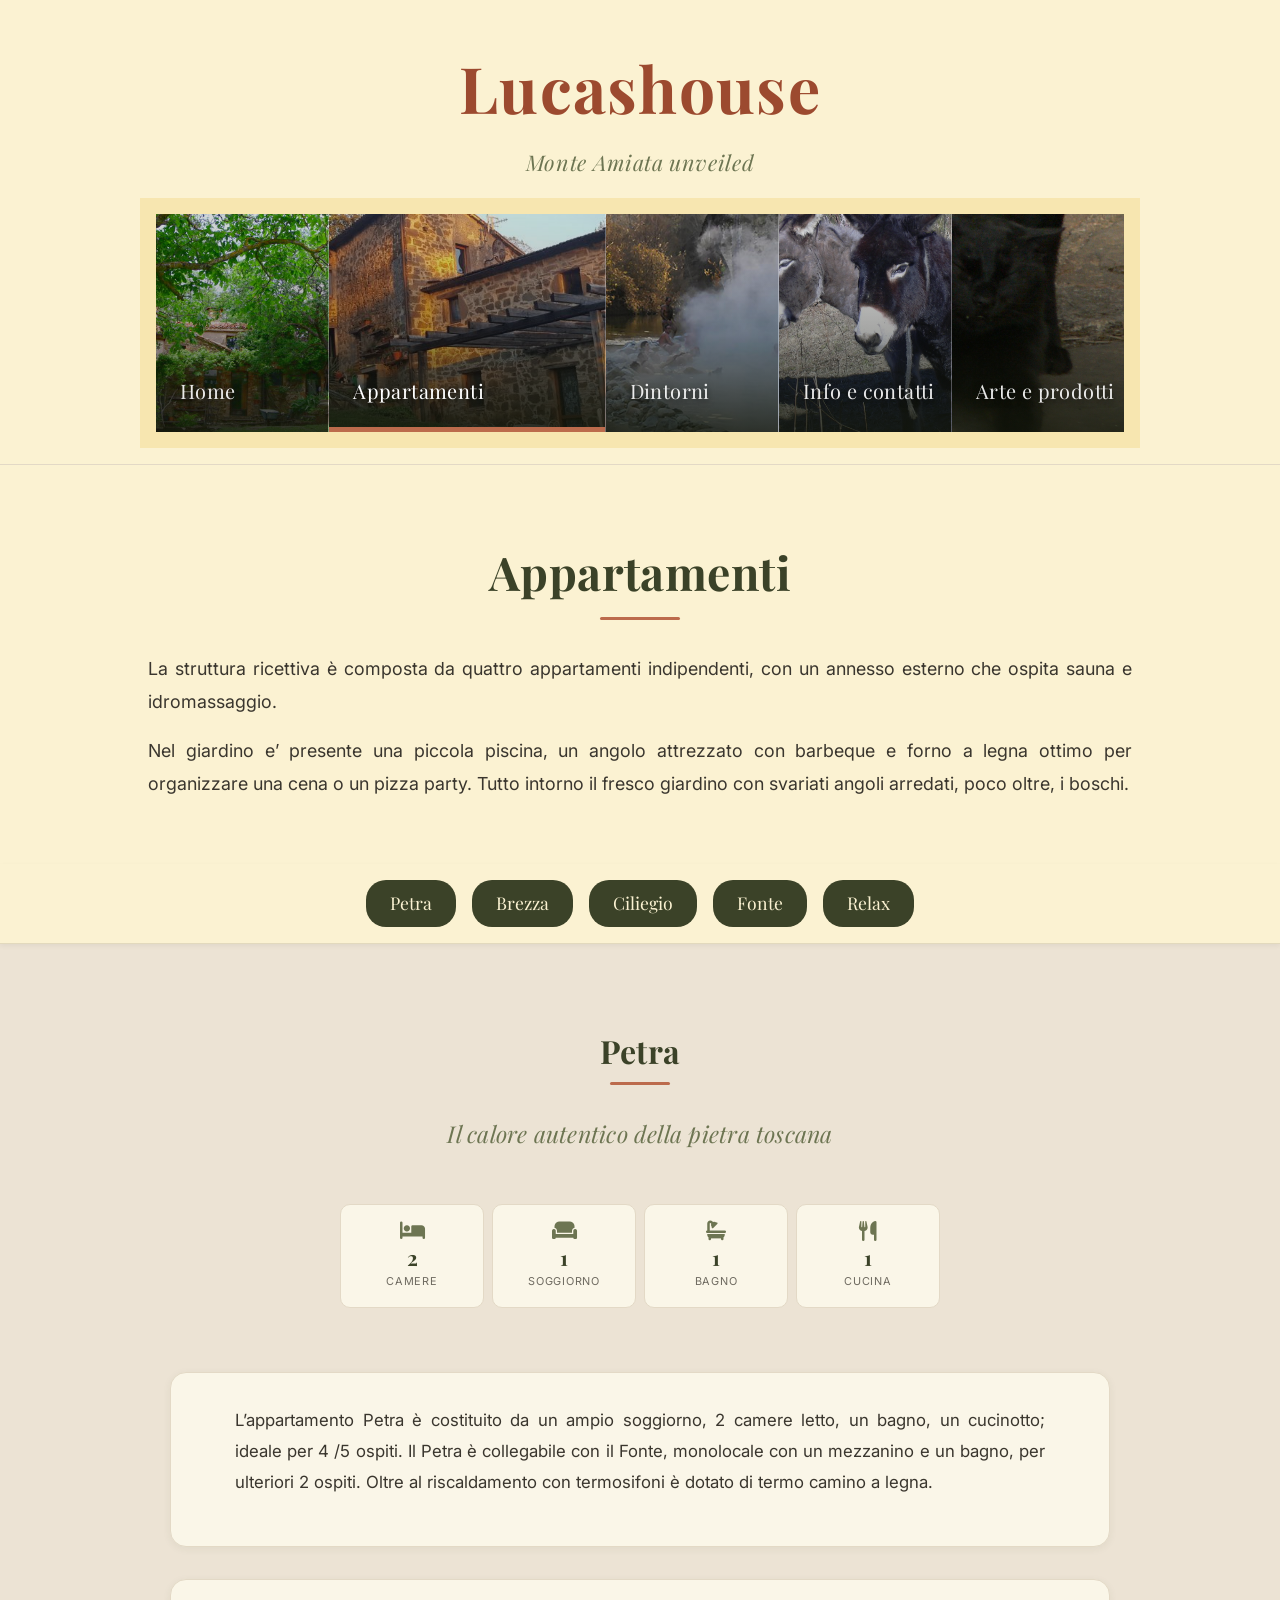
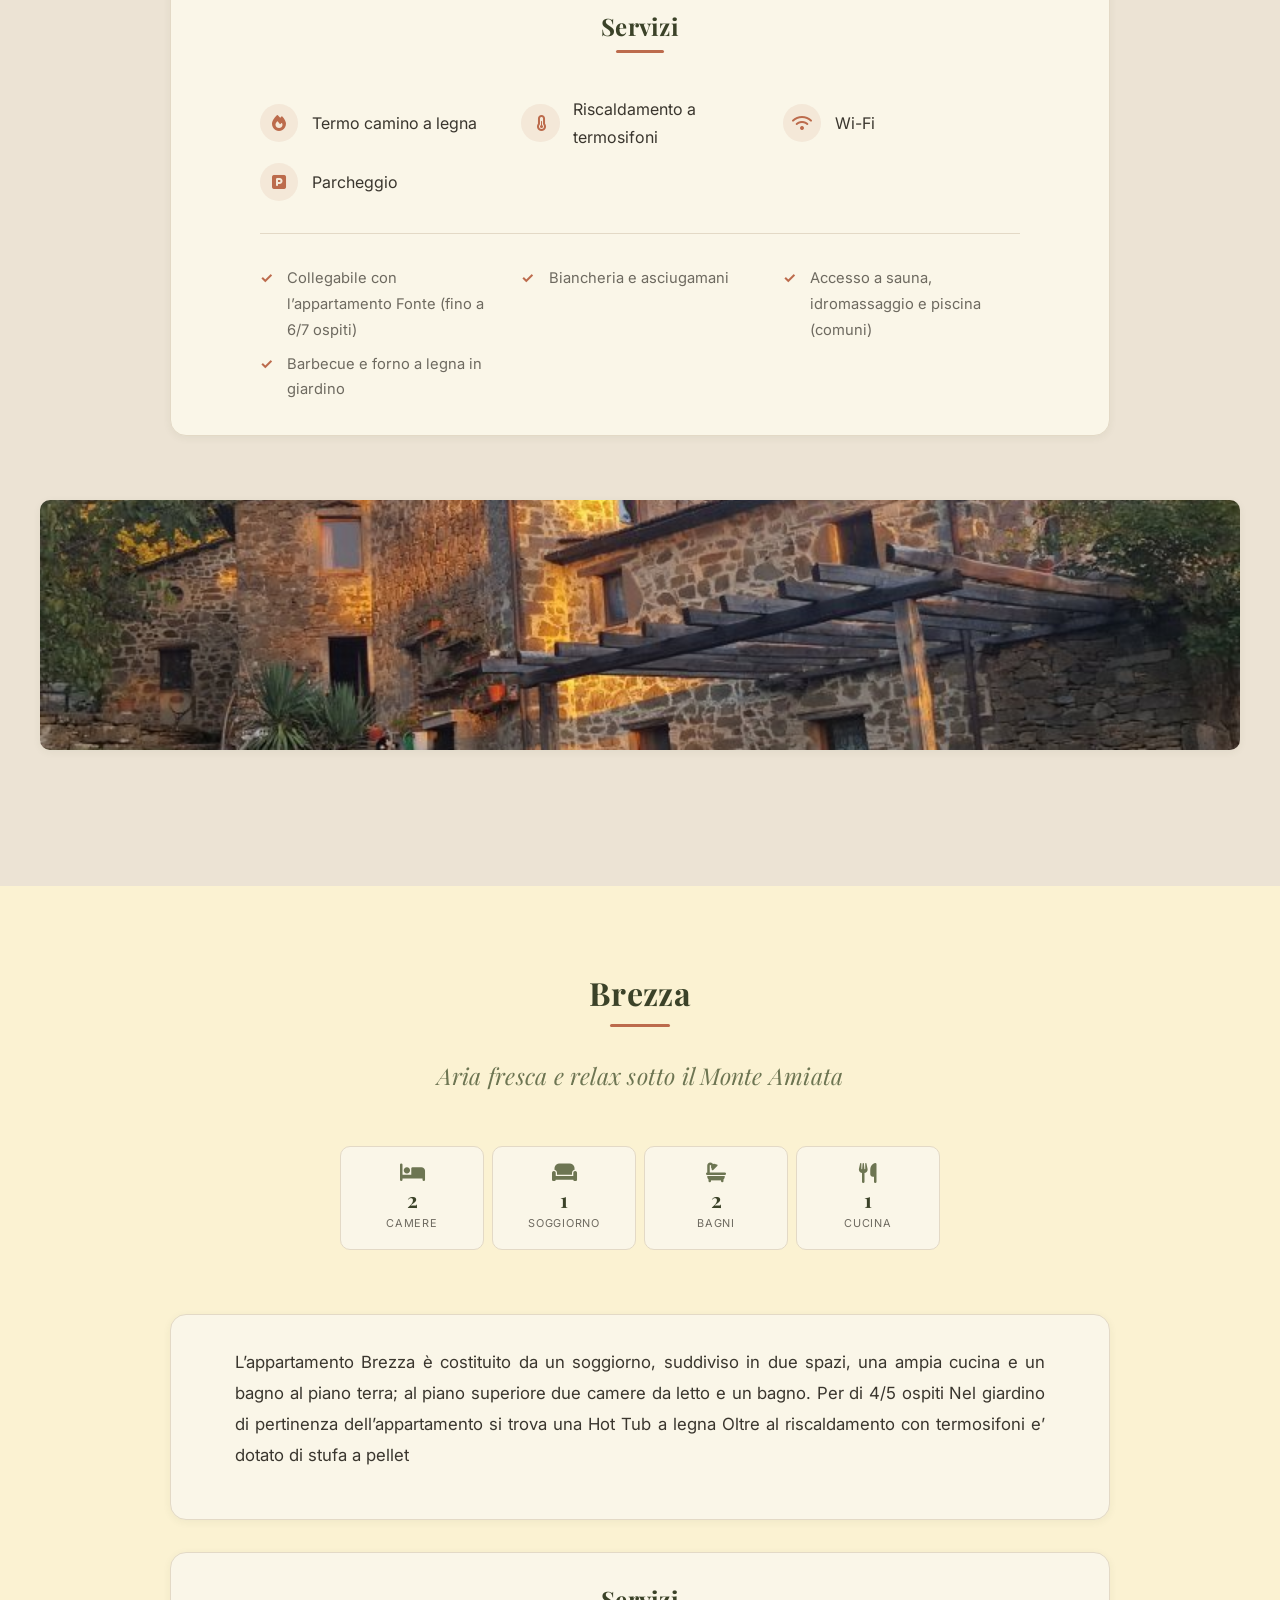
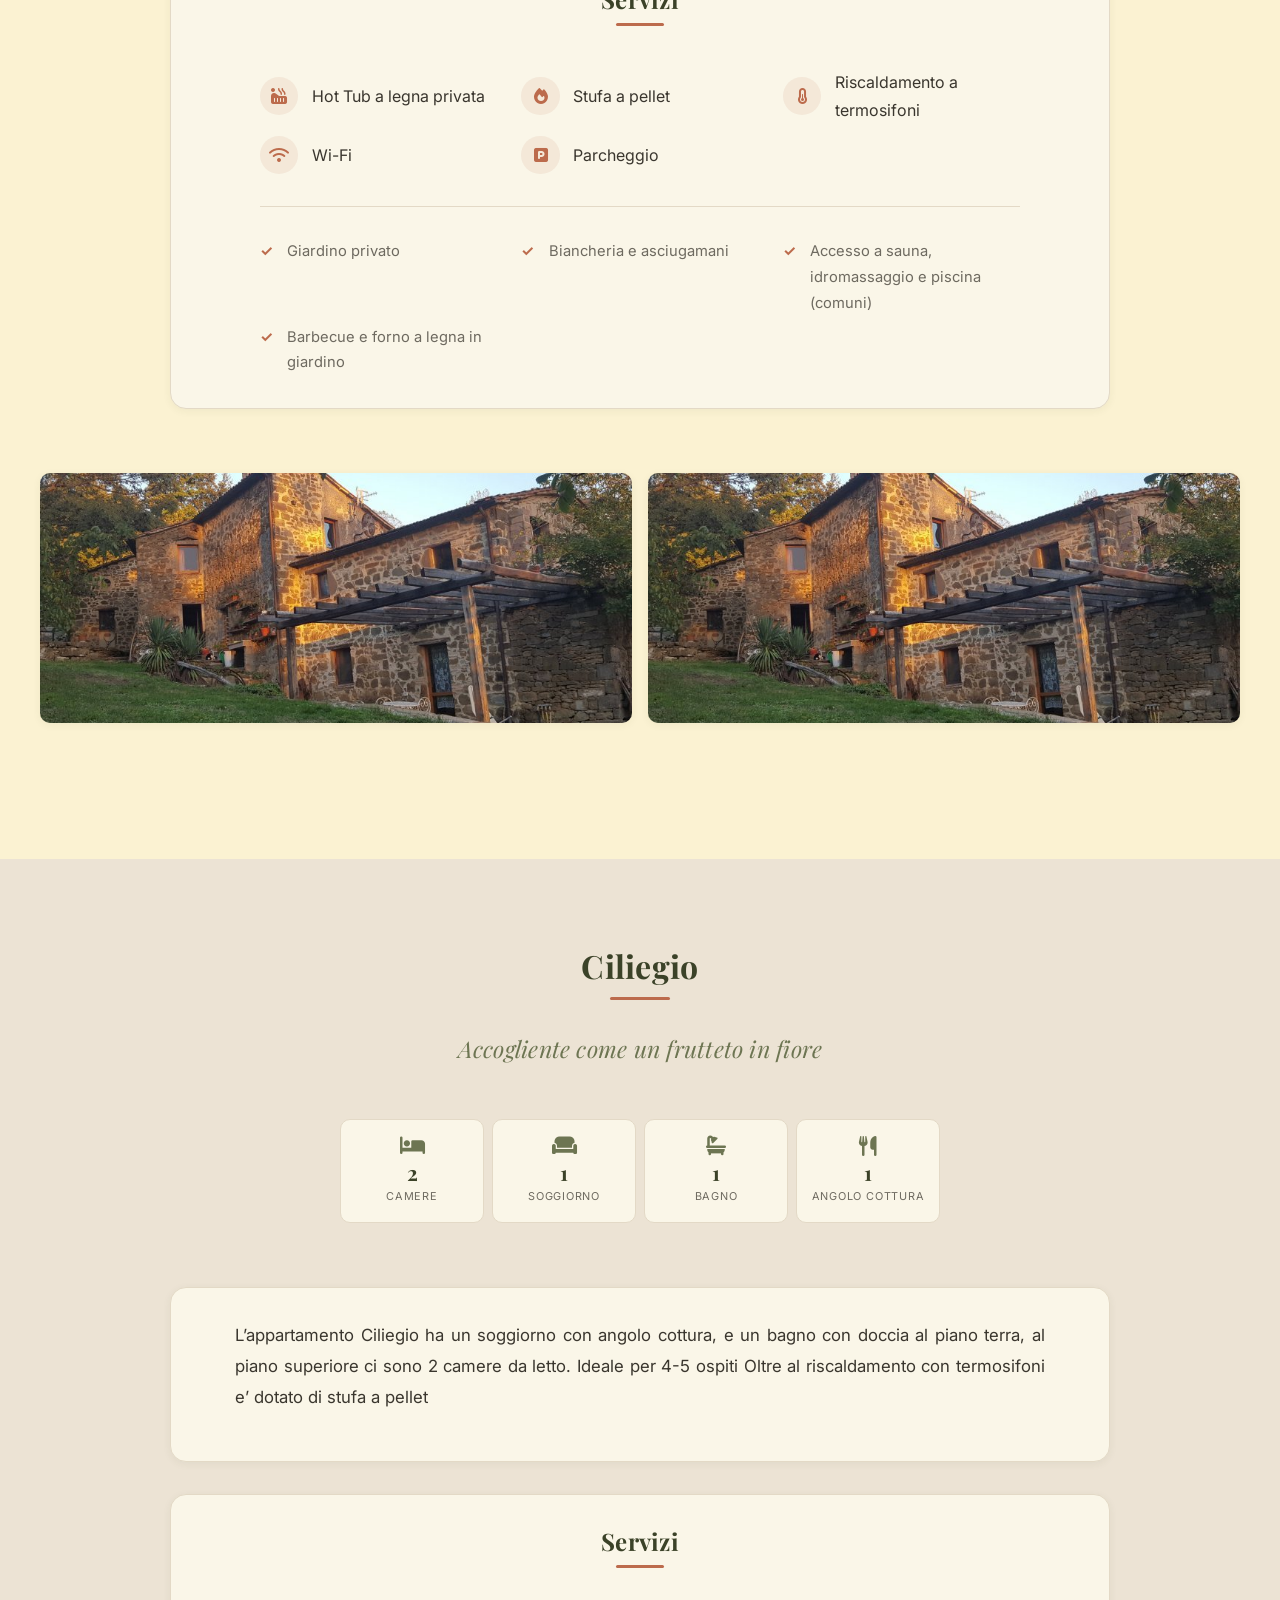
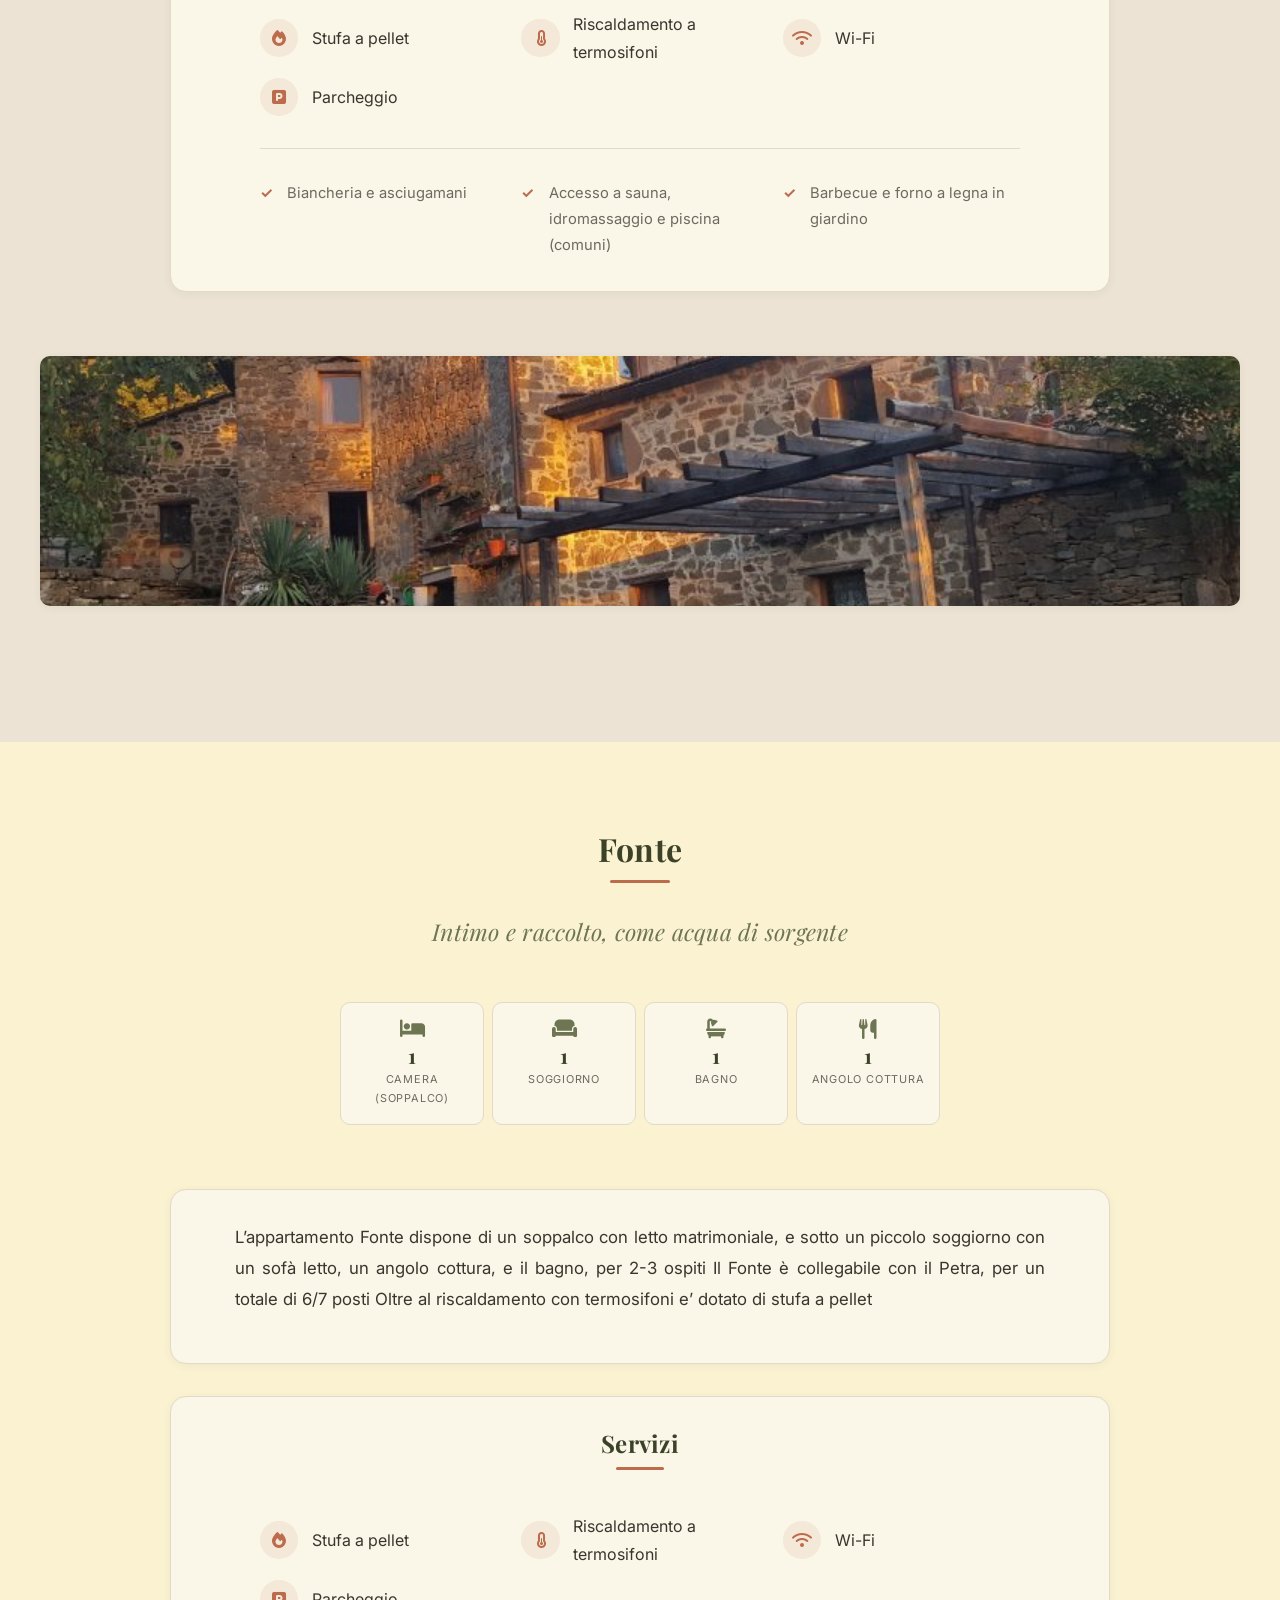
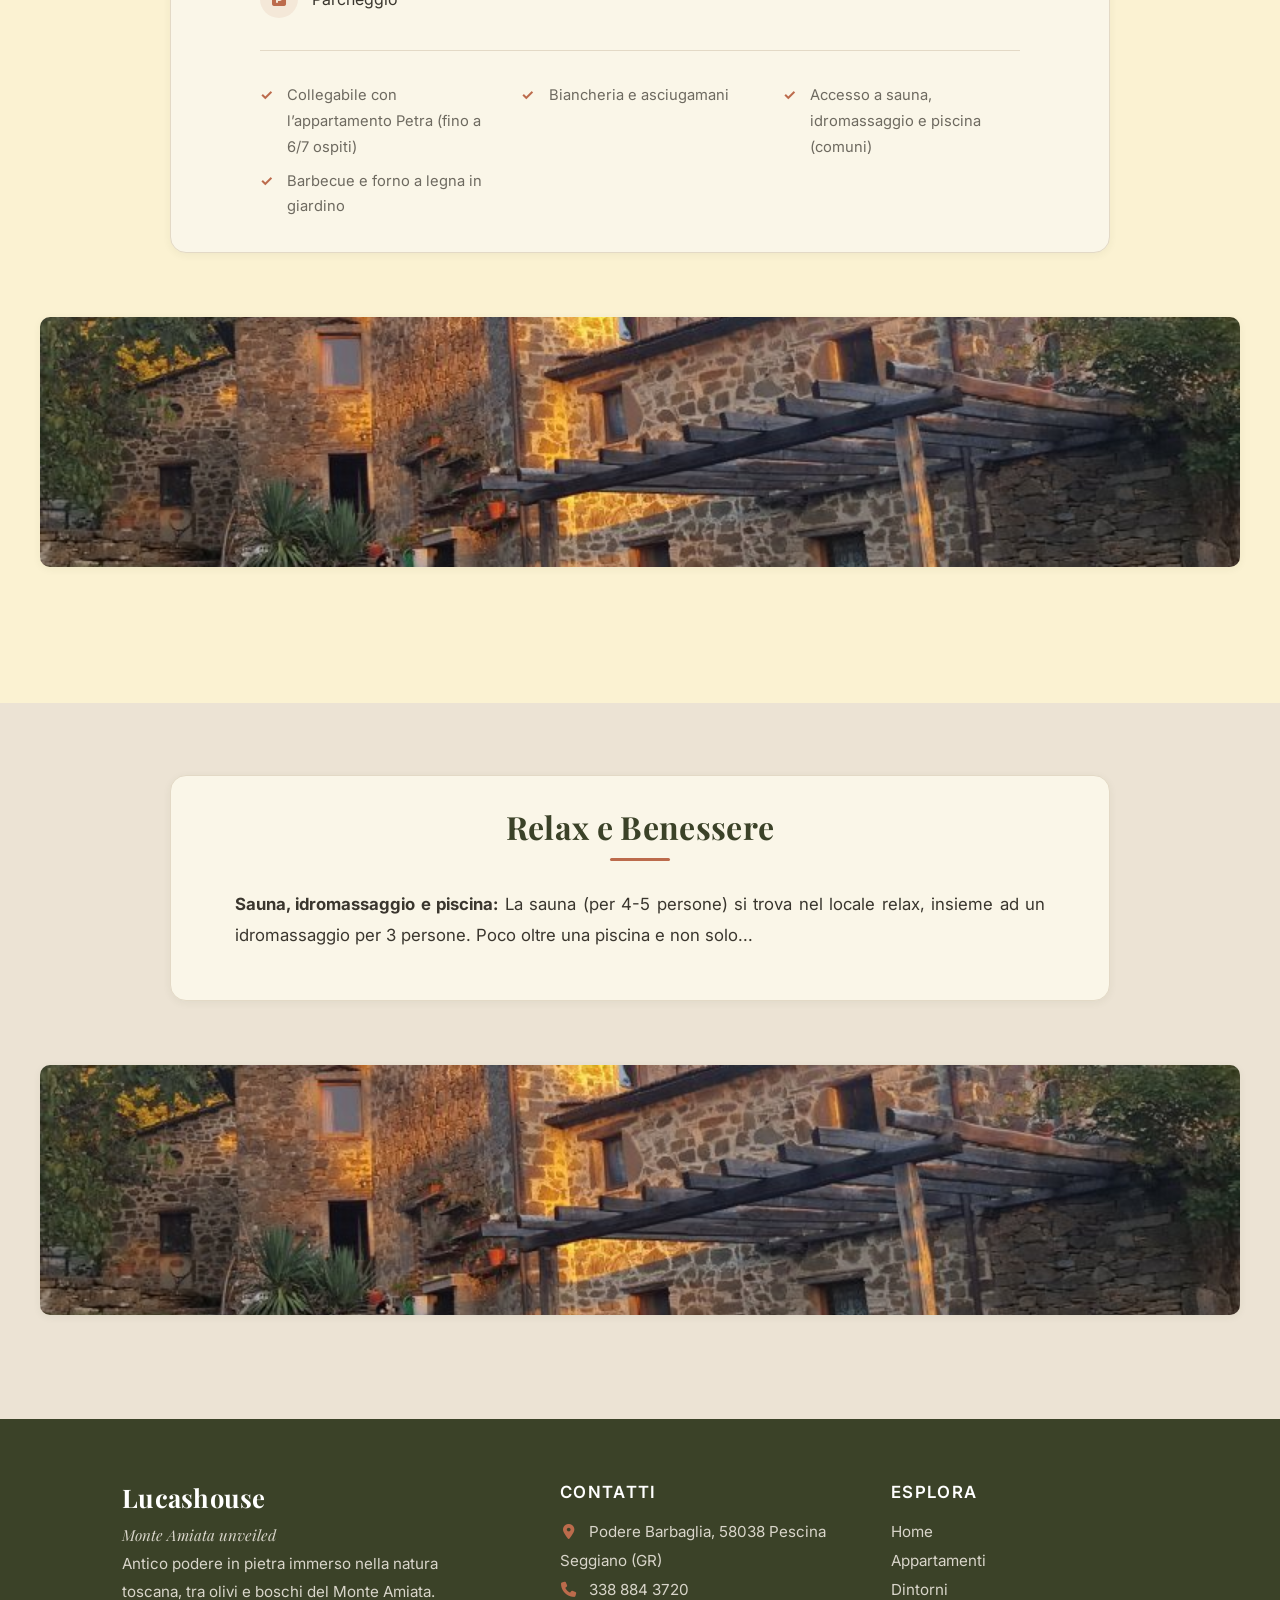
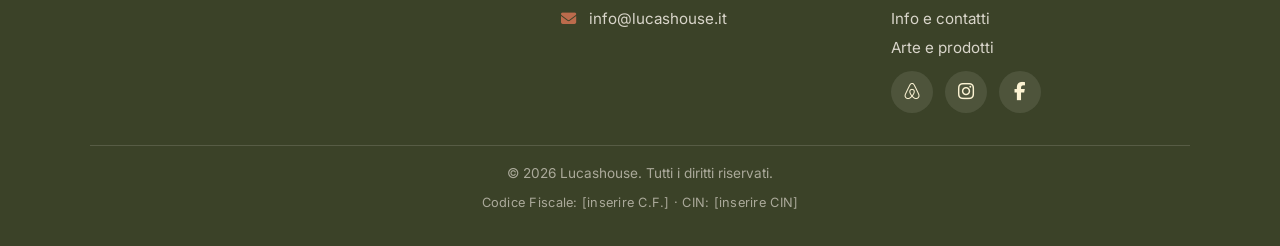
==== commit 203393ed: "Restyle grafico: bande alternate, box di testo, servizi e rifiniture - Sezioni full-bleed con bande " ====
--- a/apartments.html
+++ b/apartments.html
@@ -24,7 +24,7 @@
                 <a href="index.html" class="nav-item">
                     <span class="nav-text">Home</span>
                 </a>
-                <a href="apartments.html" class="nav-item">
+                <a href="apartments.html" class="nav-item active" aria-current="page">
                     <span class="nav-text">Appartamenti</span>
                 </a>
                 <a href="surroundings.html" class="nav-item">
@@ -322,7 +322,40 @@
     </main>
 
     <footer>
-        <p>&copy; 2026 Lucashouse. All rights reserved.</p>
+        <div class="footer-grid">
+            <div class="footer-col">
+                <h3>Lucashouse</h3>
+                <p class="footer-tagline">Monte Amiata unveiled</p>
+                <p>Antico podere in pietra immerso nella natura toscana, tra olivi e boschi del Monte Amiata.</p>
+            </div>
+            <div class="footer-col">
+                <h4>Contatti</h4>
+                <p><i class="fa-solid fa-location-dot"></i> Podere Barbaglia, 58038 Pescina Seggiano (GR)</p>
+                <p><i class="fa-solid fa-phone"></i> <a href="tel:+393388843720">338 884 3720</a></p>
+                <p><i class="fa-solid fa-envelope"></i> <a href="mailto:info@lucashouse.it">info@lucashouse.it</a></p>
+            </div>
+            <div class="footer-col">
+                <h4>Esplora</h4>
+                <ul>
+                    <li><a href="index.html">Home</a></li>
+                    <li><a href="apartments.html">Appartamenti</a></li>
+                    <li><a href="surroundings.html">Dintorni</a></li>
+                    <li><a href="info.html">Info e contatti</a></li>
+                    <li><a href="art.html">Arte e prodotti</a></li>
+                </ul>
+                <div class="footer-social">
+                    <a href="#" target="_blank" rel="noopener" aria-label="Airbnb"><i class="fa-brands fa-airbnb"></i></a>
+                    <a href="#" target="_blank" rel="noopener" aria-label="Instagram"><i
+                            class="fa-brands fa-instagram"></i></a>
+                    <a href="#" target="_blank" rel="noopener" aria-label="Facebook"><i
+                            class="fa-brands fa-facebook-f"></i></a>
+                </div>
+            </div>
+        </div>
+        <div class="footer-bottom">
+            <p>&copy; 2026 Lucashouse. Tutti i diritti riservati.</p>
+            <p class="footer-legal">Codice Fiscale: [inserire C.F.] &middot; CIN: [inserire CIN]</p>
+        </div>
     </footer>
 
     <!-- Lightbox Modal -->
--- a/styles/style.css
+++ b/styles/style.css
@@ -1,21 +1,35 @@
 :root {
-    /* Rustic-Modern Palette */
+    /* Rustic-Elegant Tuscan Palette */
     --color-olive-dark: #3b4228;
     --color-olive-light: #6d7552;
-    --color-terracotta: #c06c55;
-    --color-stone-gray: #4a4a4a;
+    --color-terracotta: #bc6b4c;
+    --color-terracotta-dark: #9c4a2f;
+    --color-wood: #6b4e3d;
+    --color-brand: #9c4a2f;
+    --color-stone-gray: #3a362e;
+    --color-muted: #6e6a60;
     --color-warm-white: #fbf2d2;
+    --color-cream-deep: #ece3d4;
+    --color-surface: #faf6e8;
+    --color-border: #e3d9c6;
     --color-overlay-dark: rgba(0, 0, 0, 0.4);
 
     /* Typography */
-    --font-heading: 'Trebuchet MS', 'Lucida Sans Unicode', 'Lucida Grande', 'Lucida Sans', Arial, sans-serif;
-    --font-body: 'Verdana', sans-serif;
+    --font-heading: 'Playfair Display', Georgia, 'Times New Roman', serif;
+    --font-body: 'Inter', 'Helvetica Neue', Arial, sans-serif;
 
     /* Spacing */
     --spacing-sm: 0.5rem;
     --spacing-md: 1rem;
     --spacing-lg: 2rem;
     --spacing-xl: 4rem;
+
+    /* Radii & Shadows */
+    --radius-sm: 4px;
+    --radius: 10px;
+    --radius-lg: 16px;
+    --shadow-sm: 0 2px 8px rgba(59, 66, 40, 0.06);
+    --shadow: 0 8px 24px rgba(59, 66, 40, 0.10);
 }
 
 * {
@@ -28,7 +42,9 @@
     font-family: var(--font-body);
     background-color: var(--color-warm-white);
     color: var(--color-stone-gray);
-    line-height: 1.6;
+    line-height: 1.75;
+    -webkit-font-smoothing: antialiased;
+    -moz-osx-font-smoothing: grayscale;
 }
 
 h1,
@@ -39,6 +55,9 @@
 h6 {
     font-family: var(--font-heading);
     color: var(--color-olive-dark);
+    line-height: 1.2;
+    letter-spacing: 0.01em;
+    font-weight: 700;
 }
 
 a {
@@ -47,6 +66,16 @@
     transition: color 0.3s ease;
 }
 
+a:focus-visible,
+button:focus-visible,
+input:focus-visible,
+textarea:focus-visible,
+.gallery-img:focus-visible {
+    outline: 2px solid var(--color-terracotta);
+    outline-offset: 3px;
+    border-radius: 2px;
+}
+
 .container {
     max-width: 1200px;
     margin: 0 auto;
@@ -60,28 +89,32 @@
     /* Remove padding to let nav fill */
     background-color: var(--color-warm-white);
     /* Unified color */
+    border-bottom: 1px solid var(--color-border);
+    box-shadow: 0 1px 0 rgba(59, 66, 40, 0.03);
 }
 
 .logo {
     font-family: var(--font-heading);
-    font-size: 3.5rem;
-    /* Decreased from 5rem */
+    font-size: 4rem;
     font-weight: 700;
-    color: #8B0000;
+    color: var(--color-brand);
     text-decoration: none;
     display: block;
-    padding: var(--spacing-md) 0;
+    padding: var(--spacing-md) 0 0;
     margin-bottom: 0;
+    letter-spacing: 0.02em;
 }
 
 .logo-subtitle {
-    font-family: var(--font-body);
-    font-size: 1.5rem;
+    font-family: var(--font-heading);
+    font-style: italic;
+    font-size: 1.35rem;
     /* Increased from 1rem */
-    color: #555;
-    margin-top: -10px;
+    color: var(--color-olive-light);
+    margin-top: 0;
     margin-bottom: var(--spacing-md);
     display: block;
+    letter-spacing: 0.03em;
 }
 
 /* ... (skipping nav styles) ... */
@@ -96,17 +129,30 @@
 }
 
 .content-text h2 {
-    font-size: 1.8rem;
+    font-size: 2rem;
     /* Decreased from 2.5rem */
-    margin-bottom: var(--spacing-lg);
+    margin-bottom: var(--spacing-md);
     color: var(--color-olive-dark);
+    position: relative;
+    padding-bottom: 0.75rem;
+}
+
+/* Decorative rule under section headings */
+.content-text h2::after {
+    content: "";
+    display: block;
+    width: 60px;
+    height: 3px;
+    margin: 0.75rem auto 0;
+    background-color: var(--color-terracotta);
+    border-radius: 2px;
 }
 
 .content-text p {
-    font-size: 1rem;
+    font-size: 1.05rem;
     margin-bottom: var(--spacing-md);
     color: var(--color-stone-gray);
-    line-height: 1.8;
+    line-height: 1.85;
     text-align: justify;
 }
 
@@ -147,9 +193,44 @@
     border-right: none;
 }
 
+/* Gradient overlay for text legibility */
+.nav-item::before {
+    content: "";
+    position: absolute;
+    inset: 0;
+    background: linear-gradient(to top, rgba(20, 24, 12, 0.75) 0%, rgba(20, 24, 12, 0.15) 45%, rgba(20, 24, 12, 0) 75%);
+    z-index: 0;
+    transition: background 0.4s ease;
+    pointer-events: none;
+}
+
 .nav-item:hover {
     flex: 3;
     /* Expand on hover */
+}
+
+.nav-item:hover::before {
+    background: linear-gradient(to top, rgba(20, 24, 12, 0.8) 0%, rgba(20, 24, 12, 0.25) 55%, rgba(20, 24, 12, 0) 90%);
+}
+
+/* Active (current page) indicator */
+.nav-item.active {
+    flex: 1.6;
+}
+
+.nav-item.active::after {
+    content: "";
+    position: absolute;
+    left: 0;
+    right: 0;
+    bottom: 0;
+    height: 5px;
+    background-color: var(--color-terracotta);
+    z-index: 2;
+}
+
+.nav-item.active .nav-text {
+    opacity: 1;
 }
 
 /* Backgrounds for items */
@@ -191,19 +272,21 @@
 
 .nav-text {
     position: absolute;
-    bottom: 2rem;
-    left: 2rem;
+    z-index: 1;
+    bottom: 1.5rem;
+    left: 1.5rem;
     /* Aligned left */
     /* No rotation */
-    font-family: 'Playfair Display', serif;
-    font-size: 1.2rem;
-    color: #ffffff;
+    font-family: var(--font-heading);
+    font-size: 1.25rem;
+    letter-spacing: 0.02em;
+    color: #fff;
     white-space: nowrap;
-    transition: font-size 0.3s ease, letter-spacing 0.3s ease;
-    text-shadow: 2px 2px 4px rgba(0, 0, 0, 0.9);
+    transition: font-size 0.3s ease, letter-spacing 0.3s ease, opacity 0.3s ease;
+    text-shadow: 0 2px 6px rgba(0, 0, 0, 0.55);
     pointer-events: none;
     transform-origin: left bottom;
-    opacity: 0.8;
+    opacity: 0.9;
     /* Subtle when collpased */
 }
 
@@ -240,39 +323,68 @@
 }
 
 .hero h1 {
-    font-size: 2.5rem;
+    font-size: 2.9rem;
     color: var(--color-olive-dark);
     margin-bottom: var(--spacing-md);
     text-shadow: none;
+    position: relative;
+    padding-bottom: 1rem;
+}
+
+/* Decorative rule under hero title */
+.hero h1::after {
+    content: "";
+    display: block;
+    width: 80px;
+    height: 3px;
+    margin: 1rem auto 0;
+    background-color: var(--color-terracotta);
+    border-radius: 2px;
+}
+
+.hero .content-text p,
+.hero-content p {
+    font-size: 1.12rem;
+    color: var(--color-stone-gray);
 }
 
 .subtitle {
+    font-family: var(--font-heading);
+    font-style: italic;
     font-size: 1.5rem;
     margin-bottom: var(--spacing-lg);
-    font-weight: 300;
+    font-weight: 400;
+    color: var(--color-olive-light);
 }
 
 .cta-button {
-    display: inline-block;
+    display: inline-flex;
+    align-items: center;
+    gap: 0.5rem;
     background-color: var(--color-terracotta);
-    color: white;
-    padding: 1rem 2rem;
-    border-radius: 4px;
-    /* Slightly rounded */
-    font-family: var(--font-heading);
+    color: #fff;
+    padding: 0.9rem 1.9rem;
+    border-radius: var(--radius);
+    font-family: var(--font-body);
+    font-weight: 600;
     text-transform: uppercase;
-    letter-spacing: 1px;
-    font-weight: 700;
+    letter-spacing: 0.06em;
+    font-size: 0.9rem;
     border: 1px solid var(--color-terracotta);
+    box-shadow: var(--shadow-sm);
+    transition: background-color 0.25s ease, color 0.25s ease, transform 0.2s ease, box-shadow 0.25s ease;
 }
 
 .cta-button:hover {
-    background-color: transparent;
-    color: var(--color-terracotta);
-    border-color: var(--color-terracotta);
-    /* Ensure border is visible on hover */
-    background-color: rgba(255, 255, 255, 0.9);
-    /* Light background on hover for contrast */
+    background-color: var(--color-terracotta-dark);
+    border-color: var(--color-terracotta-dark);
+    color: #fff;
+    transform: translateY(-2px);
+    box-shadow: var(--shadow);
+}
+
+.cta-button i {
+    font-size: 1.05em;
 }
 
 /* Sections */
@@ -310,15 +422,16 @@
 .feature-box {
     text-align: center;
     padding: var(--spacing-lg);
-    background: var(--color-warm-white);
-    box-shadow: 0 4px 6px rgba(0, 0, 0, 0.05);
-    /* Soft shadow */
-    border-radius: 8px;
-    transition: transform 0.3s ease;
+    background: var(--color-surface);
+    box-shadow: var(--shadow-sm);
+    border: 1px solid var(--color-border);
+    border-radius: var(--radius);
+    transition: transform 0.3s ease, box-shadow 0.3s ease;
 }
 
 .feature-box:hover {
     transform: translateY(-5px);
+    box-shadow: var(--shadow);
 }
 
 .feature-box h3 {
@@ -329,7 +442,7 @@
 /* Gallery Grid */
 .content-gallery {
     padding: 2rem var(--spacing-md);
-    background-color: var(--color-warm-white);
+    background-color: transparent;
 }
 
 .gallery-grid {
@@ -365,33 +478,37 @@
     background-color: transparent;
     color: var(--color-terracotta);
     border: 2px solid var(--color-terracotta);
-    padding: 0.8rem 2rem;
-    font-family: var(--font-heading);
-    font-size: 1rem;
+    padding: 0.7rem 1.8rem;
+    font-family: var(--font-body);
+    font-weight: 600;
+    text-transform: uppercase;
+    letter-spacing: 0.05em;
+    font-size: 0.85rem;
     cursor: pointer;
     transition: all 0.3s ease;
-    margin-top: 1rem;
-    border-radius: 4px;
+    margin-top: 1.5rem;
+    border-radius: var(--radius);
 }
 
 .show-more-btn:hover {
     background-color: var(--color-terracotta);
-    color: white;
+    color: #fff;
+    box-shadow: var(--shadow-sm);
 }
 
 .gallery-img {
     width: 100%;
     height: 250px;
     object-fit: cover;
-    border-radius: 4px;
+    border-radius: var(--radius);
     cursor: pointer;
-    transition: transform 0.3s ease, opacity 0.3s ease;
-    box-shadow: 0 2px 4px rgba(0, 0, 0, 0.1);
+    transition: transform 0.4s ease, box-shadow 0.4s ease;
+    box-shadow: var(--shadow-sm);
 }
 
 .gallery-img:hover {
-    transform: scale(1.02);
-    opacity: 0.9;
+    transform: scale(1.03);
+    box-shadow: var(--shadow);
 }
 
 /* Lightbox Modal */
@@ -404,7 +521,7 @@
     width: 100%;
     height: 100%;
     overflow: hidden;
-    background-color: rgba(0, 0, 0, 0.9);
+    background-color: rgba(24, 22, 16, 0.94);
     justify-content: center;
     align-items: center;
 }
@@ -412,8 +529,8 @@
 .lightbox-content {
     max-width: 90%;
     max-height: 90vh;
-    border-radius: 2px;
-    box-shadow: 0 0 20px rgba(0, 0, 0, 0.5);
+    border-radius: var(--radius);
+    box-shadow: 0 10px 40px rgba(0, 0, 0, 0.6);
     animation: zoom 0.3s;
 }
 
@@ -451,33 +568,34 @@
     cursor: pointer;
     position: absolute;
     top: 50%;
-    width: auto;
-    padding: 16px;
-    margin-top: -50px;
-    color: white;
+    width: 54px;
+    height: 54px;
+    display: flex;
+    align-items: center;
+    justify-content: center;
+    margin-top: -27px;
+    color: #fff;
     font-weight: bold;
-    font-size: 20px;
-    transition: 0.6s ease;
-    border-radius: 0 3px 3px 0;
+    font-size: 22px;
+    transition: background-color 0.3s ease;
+    border-radius: 50%;
     user-select: none;
     -webkit-user-select: none;
     z-index: 1001;
-    background-color: rgba(0, 0, 0, 0.3);
+    background-color: rgba(188, 107, 76, 0.55);
 }
 
 .next {
-    right: 0;
-    border-radius: 3px 0 0 3px;
+    right: 24px;
 }
 
 .prev {
-    left: 0;
-    border-radius: 0 3px 3px 0;
+    left: 24px;
 }
 
 .prev:hover,
 .next:hover {
-    background-color: rgba(0, 0, 0, 0.8);
+    background-color: var(--color-terracotta);
 }
 
 /* Footer Box Update (if needed) */
@@ -487,15 +605,118 @@
 
 /* Footer */
 footer {
-    background-color: var(--color-warm-white);
-    color: var(--color-olive-dark);
-    /* Dark text for light background */
-    padding: var(--spacing-xl) 0;
-    text-align: center;
+    background-color: var(--color-olive-dark);
+    color: var(--color-warm-white);
+    padding: var(--spacing-xl) 0 var(--spacing-lg);
     margin-top: 0;
-    /* Attach to bottom of last section if needed */
-    border-top: 1px solid rgba(0, 0, 0, 0.1);
-    /* Subtle separator since color is same */
+}
+
+.footer-grid {
+    max-width: 1100px;
+    margin: 0 auto;
+    padding: 0 var(--spacing-lg);
+    display: grid;
+    grid-template-columns: 1.4fr 1fr 1fr;
+    gap: var(--spacing-xl);
+    text-align: left;
+}
+
+.footer-col h3 {
+    color: #fff;
+    font-size: 1.6rem;
+    margin-bottom: 0.5rem;
+}
+
+.footer-col h4 {
+    color: #fff;
+    font-size: 1.05rem;
+    text-transform: uppercase;
+    letter-spacing: 0.08em;
+    margin-bottom: var(--spacing-md);
+    font-family: var(--font-body);
+    font-weight: 600;
+}
+
+.footer-tagline {
+    font-family: var(--font-heading);
+    font-style: italic;
+    color: rgba(245, 239, 230, 0.75);
+    font-size: 1.05rem;
+}
+
+.footer-col p,
+.footer-col li {
+    color: rgba(245, 239, 230, 0.85);
+    font-size: 0.95rem;
+    line-height: 1.9;
+}
+
+.footer-col ul {
+    list-style: none;
+    padding: 0;
+    margin: 0;
+}
+
+.footer-col a {
+    color: rgba(245, 239, 230, 0.85);
+}
+
+.footer-col a:hover {
+    color: var(--color-terracotta);
+}
+
+.footer-col i {
+    color: var(--color-terracotta);
+    width: 1.2em;
+    text-align: center;
+    margin-right: 0.4rem;
+}
+
+.footer-social {
+    display: flex;
+    gap: 0.75rem;
+    margin-top: var(--spacing-sm);
+}
+
+.footer-social a {
+    display: inline-flex;
+    align-items: center;
+    justify-content: center;
+    width: 42px;
+    height: 42px;
+    border-radius: 50%;
+    background-color: rgba(245, 239, 230, 0.1);
+    color: var(--color-warm-white);
+    font-size: 1.15rem;
+    transition: background-color 0.3s ease, transform 0.2s ease;
+}
+
+.footer-social a:hover {
+    background-color: var(--color-terracotta);
+    color: #fff;
+    transform: translateY(-3px);
+}
+
+.footer-social a i {
+    color: inherit;
+    margin: 0;
+    width: auto;
+}
+
+.footer-bottom {
+    max-width: 1100px;
+    margin: var(--spacing-lg) auto 0;
+    padding: var(--spacing-md) var(--spacing-lg) 0;
+    border-top: 1px solid rgba(245, 239, 230, 0.15);
+    text-align: center;
+    font-size: 0.85rem;
+    color: rgba(245, 239, 230, 0.6);
+}
+
+.footer-legal {
+    margin-top: 0.4rem;
+    font-size: 0.8rem;
+    letter-spacing: 0.02em;
 }
 
 /* Mobile Responsiveness */
@@ -638,124 +859,199 @@
     /* approximate height of secondary nav */
 }
 
-/* Single Page Section */
+/* Single Page Section — full-bleed alternating bands */
 .page-section {
-    padding: 4rem 1rem;
-    border-bottom: 1px solid #eee;
-}
-
-.page-section:last-child {
+    max-width: none;
+    padding: 4.5rem 1rem;
     border-bottom: none;
+    background-color: var(--color-warm-white);
+}
+
+/* Alternate section tones for visual rhythm */
+.page-section:nth-of-type(even) {
+    background-color: var(--color-cream-deep);
+}
+
+/* Home page: gentle alternating tone on stacked sections */
+main>section.content-gallery:nth-of-type(even),
+main>section.content-text:nth-of-type(even) {
+    background-color: var(--color-cream-deep);
+}
+
+/* ===== Text cards (wide off-white boxes on the tinted bands) ===== */
+/* Card body copy, but not the apartment name/subtitle header. */
+.page-section .content-text:has(p):not(:has(.apartment-subtitle)),
+main>section.content-text:has(p) {
+    background-color: var(--color-surface);
+    border: 1px solid var(--color-border);
+    border-radius: var(--radius-lg);
+    box-shadow: var(--shadow-sm);
+    padding: var(--spacing-lg) var(--spacing-xl);
+    max-width: 940px;
+    margin-left: auto;
+    margin-right: auto;
+    margin-bottom: var(--spacing-lg);
+}
+
+/* Home text card: symmetric top spacing to match the bottom gap */
+main>section.content-text:has(p) {
+    margin-top: var(--spacing-lg);
+}
+
+/* Keep hero text free of the card treatment */
+.hero .content-text {
+    background-color: transparent;
+    border: none;
+    box-shadow: none;
+    padding: 1rem 0.5rem;
 }
 
 /* ===== Apartments: subtitle, specs, services ===== */
-.apartment-subtitle {
-    font-family: 'Playfair Display', serif;
+/* Scoped to .content-text so it overrides the justified `.content-text p` rule */
+.content-text p.apartment-subtitle {
+    font-family: var(--font-heading);
     font-style: italic;
-    font-size: 1.25rem;
-    color: var(--color-terracotta);
-    margin-top: -1rem;
-    margin-bottom: var(--spacing-md);
-}
-
-/* 4 spec boxes with icons */
+    font-size: 1.45rem;
+    text-align: center;
+    color: var(--color-olive-light);
+    letter-spacing: 0.01em;
+    max-width: 640px;
+    margin: 0 auto var(--spacing-lg);
+}
+
+/* 4 spec boxes with icons — compact & softly integrated */
 .apartment-specs {
     display: grid;
     grid-template-columns: repeat(4, 1fr);
-    gap: var(--spacing-md);
-    max-width: 800px;
-    margin: 0 auto var(--spacing-lg);
+    gap: var(--spacing-sm);
+    max-width: 600px;
+    margin: 0 auto var(--spacing-xl);
 }
 
 .spec-box {
     display: flex;
     flex-direction: column;
     align-items: center;
-    gap: 0.35rem;
+    gap: 0.25rem;
     padding: var(--spacing-md) var(--spacing-sm);
-    background: #fff;
-    border-radius: 8px;
-    box-shadow: 0 2px 6px rgba(0, 0, 0, 0.06);
-    text-align: center;
+    background: var(--color-surface);
+    border: 1px solid var(--color-border);
+    border-radius: var(--radius);
+    text-align: center;
+    transition: border-color 0.3s ease;
+}
+
+.spec-box:hover {
+    border-color: var(--color-olive-light);
 }
 
 .spec-box i {
-    font-size: 1.8rem;
-    color: var(--color-terracotta);
+    color: var(--color-olive-light);
+    font-size: 1.25rem;
+    margin-bottom: 0.1rem;
 }
 
 .spec-num {
     font-family: var(--font-heading);
-    font-size: 1.4rem;
+    font-size: 1.3rem;
     font-weight: 700;
     color: var(--color-olive-dark);
     line-height: 1;
 }
 
 .spec-label {
-    font-size: 0.9rem;
+    font-size: 0.68rem;
+    text-transform: uppercase;
+    letter-spacing: 0.07em;
+    color: var(--color-muted);
+}
+
+/* Services — organised amenities card */
+.apartment-services {
+    background-color: var(--color-surface);
+    border: 1px solid var(--color-border);
+    border-radius: var(--radius-lg);
+    box-shadow: var(--shadow-sm);
+    max-width: 940px;
+    margin: 0 auto var(--spacing-lg);
+    padding: var(--spacing-lg) var(--spacing-xl);
+    text-align: center;
+}
+
+.apartment-services h3 {
+    font-size: 1.5rem;
+    color: var(--color-olive-dark);
+    margin-bottom: var(--spacing-lg);
+    padding-bottom: 0.6rem;
+    position: relative;
+}
+
+.apartment-services h3::after {
+    content: "";
+    display: block;
+    width: 48px;
+    height: 3px;
+    margin: 0.6rem auto 0;
+    background-color: var(--color-terracotta);
+    border-radius: 2px;
+}
+
+/* Primary amenities: icon + label rows in a neat 2-column grid */
+.service-icons {
+    display: grid;
+    grid-template-columns: repeat(auto-fit, minmax(230px, 1fr));
+    gap: 0.75rem 1.5rem;
+    max-width: 760px;
+    margin: 0 auto var(--spacing-lg);
+    text-align: left;
+}
+
+.service-item {
+    display: flex;
+    align-items: center;
+    gap: 0.85rem;
+    font-size: 1rem;
     color: var(--color-stone-gray);
 }
 
-/* Services */
-.apartment-services {
-    max-width: 900px;
-    margin: 0 auto var(--spacing-lg);
-    padding: 0 var(--spacing-md);
-}
-
-.apartment-services h3 {
-    text-align: center;
-    color: var(--color-olive-dark);
-    margin-bottom: var(--spacing-md);
-}
-
-.service-icons {
-    display: flex;
-    flex-wrap: wrap;
-    justify-content: center;
-    gap: var(--spacing-md);
-    margin-bottom: var(--spacing-md);
-}
-
-.service-item {
+.service-item i {
     display: inline-flex;
     align-items: center;
-    gap: 0.5rem;
-    padding: 0.5rem 1rem;
-    background: #fff;
-    border: 1px solid #e5ddc5;
-    border-radius: 20px;
-    font-size: 0.95rem;
-    color: var(--color-stone-gray);
-}
-
-.service-item i {
+    justify-content: center;
+    flex-shrink: 0;
+    width: 2.4rem;
+    height: 2.4rem;
+    border-radius: 50%;
+    background-color: rgba(188, 107, 76, 0.10);
     color: var(--color-terracotta);
-}
-
+    font-size: 1rem;
+}
+
+/* Secondary amenities: compact checked list, 2-column grid */
 .service-list {
     list-style: none;
-    display: flex;
-    flex-wrap: wrap;
-    justify-content: center;
+    display: grid;
+    grid-template-columns: repeat(auto-fit, minmax(230px, 1fr));
     gap: 0.5rem 1.5rem;
-    max-width: 700px;
+    max-width: 760px;
     margin: 0 auto;
-    padding: 0;
+    padding: var(--spacing-lg) 0 0;
+    border-top: 1px solid var(--color-border);
+    text-align: left;
 }
 
 .service-list li {
     position: relative;
-    padding-left: 1.2rem;
-    font-size: 0.9rem;
-    color: var(--color-stone-gray);
+    padding-left: 1.7rem;
+    font-size: 0.92rem;
+    color: var(--color-muted);
 }
 
 .service-list li::before {
-    content: "•";
+    content: "\2713";
     position: absolute;
     left: 0;
+    top: 0;
     color: var(--color-terracotta);
     font-weight: 700;
 }
@@ -804,12 +1100,12 @@
 }
 
 .calendar-card {
-    background: #fff;
-    border: 1px solid #e5ddc5;
-    border-radius: 8px;
+    background: var(--color-surface);
+    border: 1px solid var(--color-border);
+    border-radius: var(--radius);
     padding: var(--spacing-md);
     text-align: center;
-    box-shadow: 0 2px 6px rgba(0, 0, 0, 0.06);
+    box-shadow: var(--shadow-sm);
 }
 
 .calendar-card h3 {
@@ -818,11 +1114,11 @@
 }
 
 .calendar-placeholder {
-    background: #fdfbf7;
-    border: 1px dashed #ccc;
-    border-radius: 6px;
+    background: var(--color-cream-deep);
+    border: 1px dashed var(--color-wood);
+    border-radius: var(--radius-sm);
     padding: 3rem 1rem;
-    color: #777;
+    color: var(--color-muted);
     font-size: 0.95rem;
 }
 
@@ -831,13 +1127,18 @@
     margin: var(--spacing-lg) auto 0;
     text-align: center;
     font-size: 0.9rem;
-    color: #777;
+    color: var(--color-muted);
 }
 
 /* Prices */
 .prices-text {
-    max-width: 800px;
+    background-color: var(--color-surface);
+    border: 1px solid var(--color-border);
+    border-radius: var(--radius-lg);
+    box-shadow: var(--shadow-sm);
+    max-width: 860px;
     margin: 0 auto var(--spacing-lg);
+    padding: var(--spacing-lg) var(--spacing-xl);
 }
 
 .prices-text p {
@@ -882,11 +1183,11 @@
 .contact-form textarea {
     width: 100%;
     padding: 0.8rem 1rem;
-    border: 1px solid #d8cfb4;
-    border-radius: 4px;
+    border: 1px solid var(--color-border);
+    border-radius: var(--radius-sm);
     font-family: var(--font-body);
     font-size: 1rem;
-    background: #fff;
+    background: var(--color-surface);
     color: var(--color-stone-gray);
 }
 
@@ -924,4 +1225,65 @@
     .contact-form button {
         align-self: stretch;
     }
+
+    .hero h1 {
+        font-size: 2.2rem;
+    }
+
+    .footer-grid {
+        grid-template-columns: 1fr;
+        gap: var(--spacing-lg);
+        text-align: center;
+    }
+
+    .footer-social {
+        justify-content: center;
+    }
+
+    .footer-col i {
+        margin-right: 0.3rem;
+    }
+
+    /* Text cards: tighter padding on mobile */
+    .page-section .content-text:has(p),
+    main>section.content-text:has(p),
+    .apartment-services,
+    .prices-text {
+        padding-left: var(--spacing-md);
+        padding-right: var(--spacing-md);
+    }
+
+    .page-section {
+        padding: 3rem 1rem;
+    }
+
+    /* Amenities collapse to a single column */
+    .service-icons,
+    .service-list {
+        grid-template-columns: 1fr;
+        text-align: left;
+    }
+}
+
+/* Reveal on scroll (progressive enhancement) */
+.reveal {
+    opacity: 0;
+    transform: translateY(24px);
+    transition: opacity 0.7s ease, transform 0.7s ease;
+    will-change: opacity, transform;
+}
+
+.reveal.is-visible {
+    opacity: 1;
+    transform: none;
+}
+
+@media (prefers-reduced-motion: reduce) {
+
+    .reveal,
+    .reveal.is-visible {
+        opacity: 1;
+        transform: none;
+        transition: none;
+    }
 }
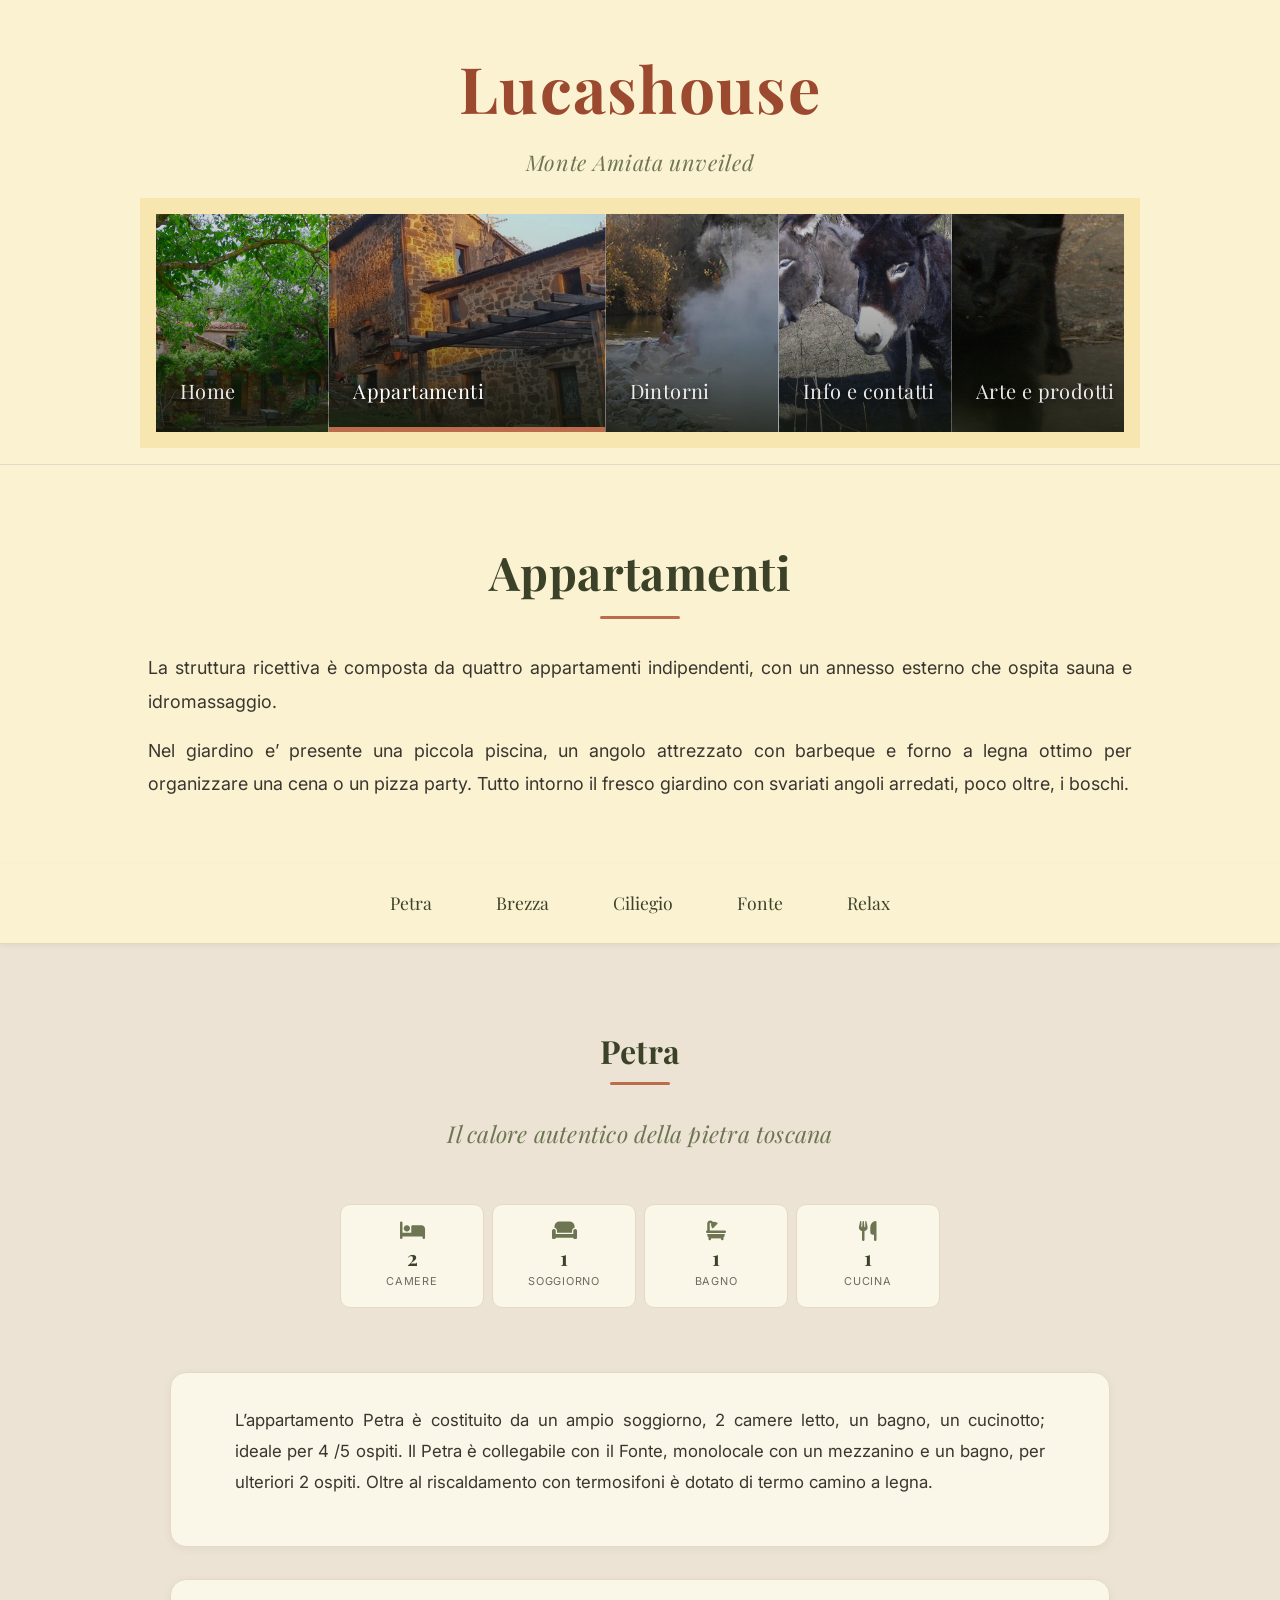
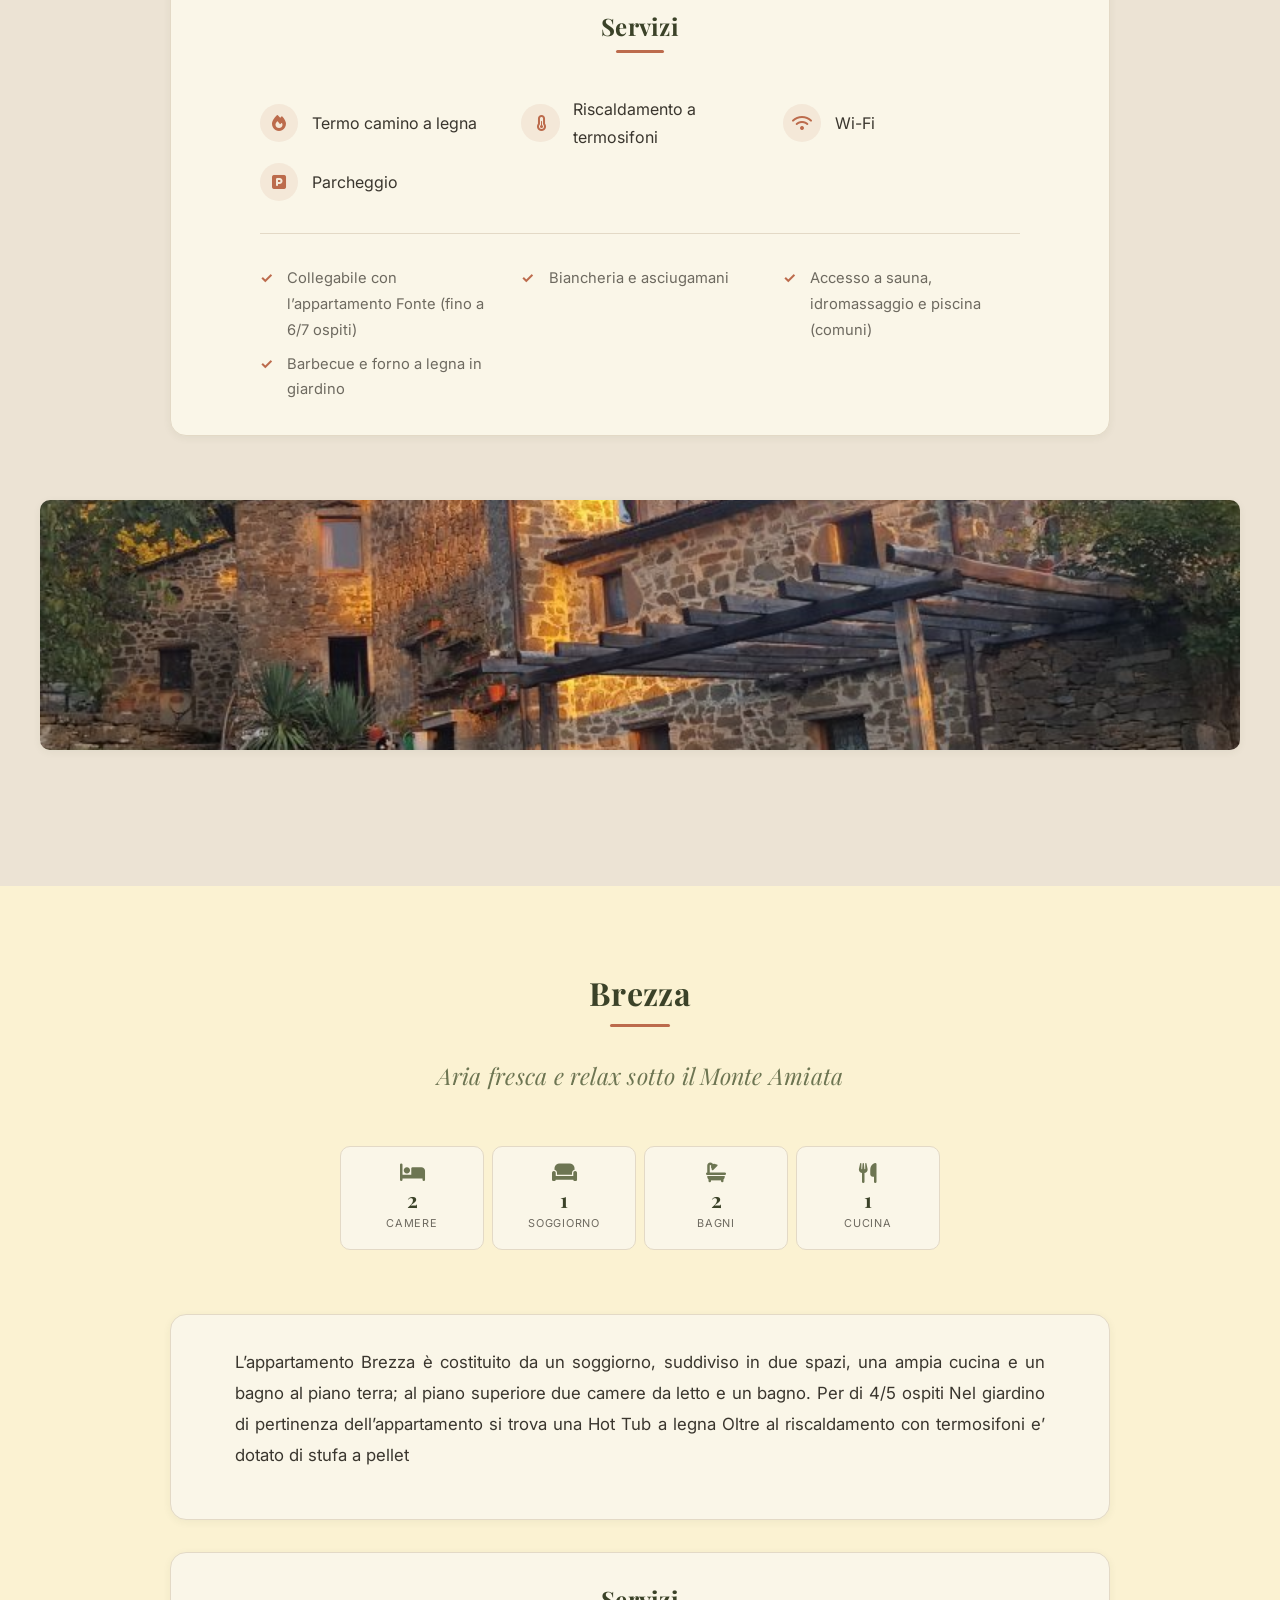
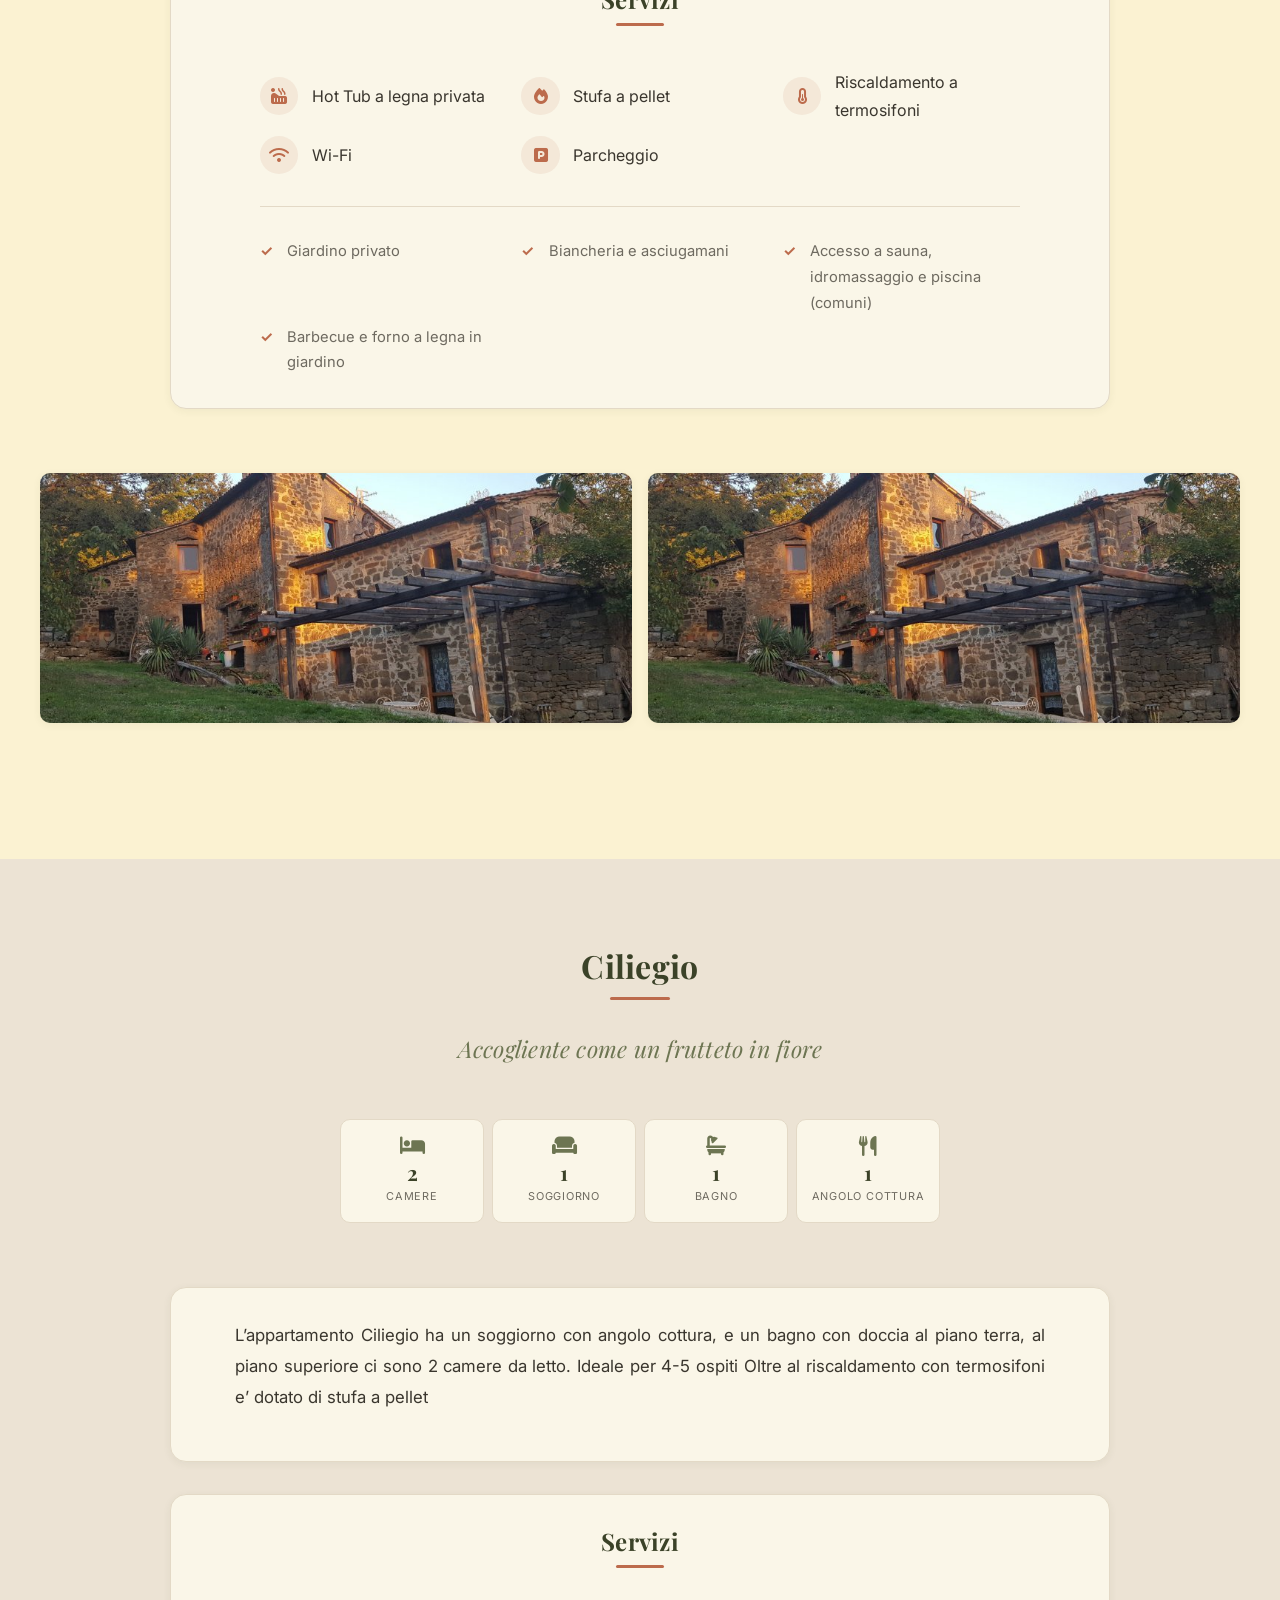
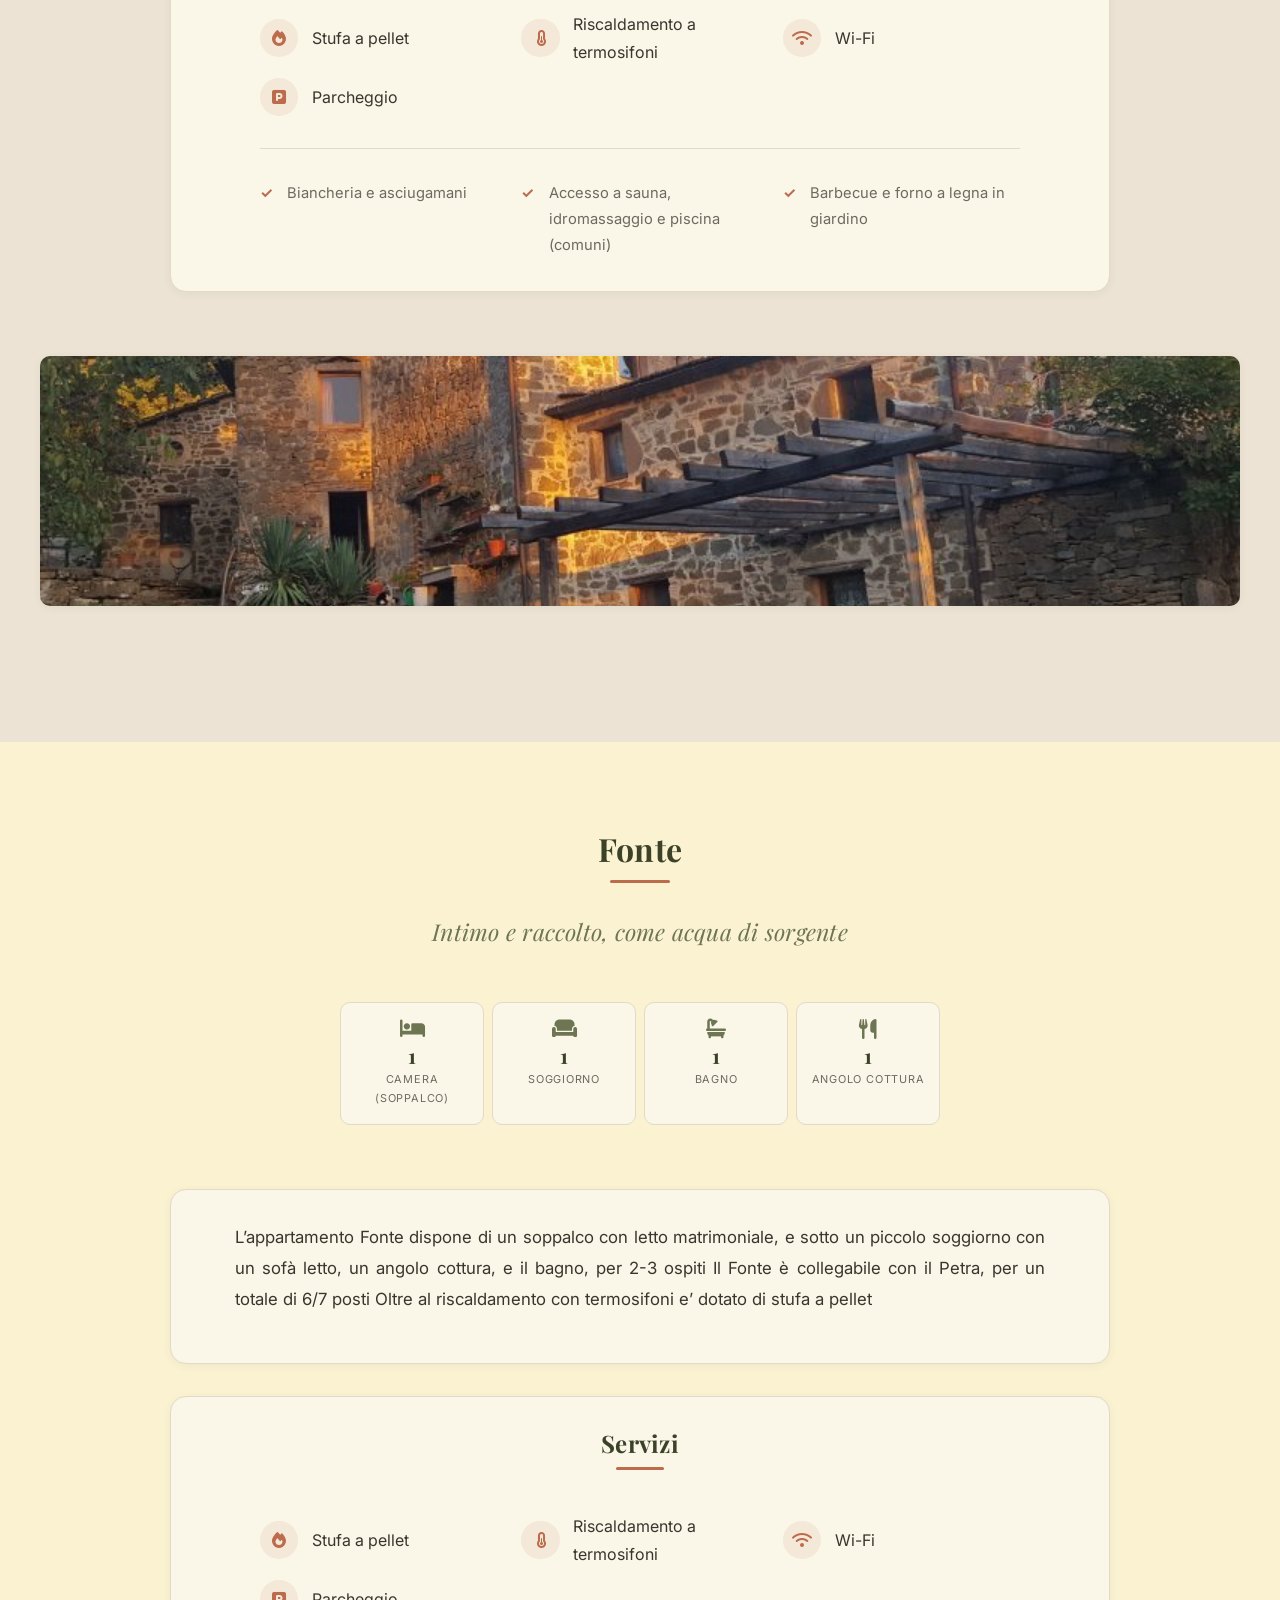
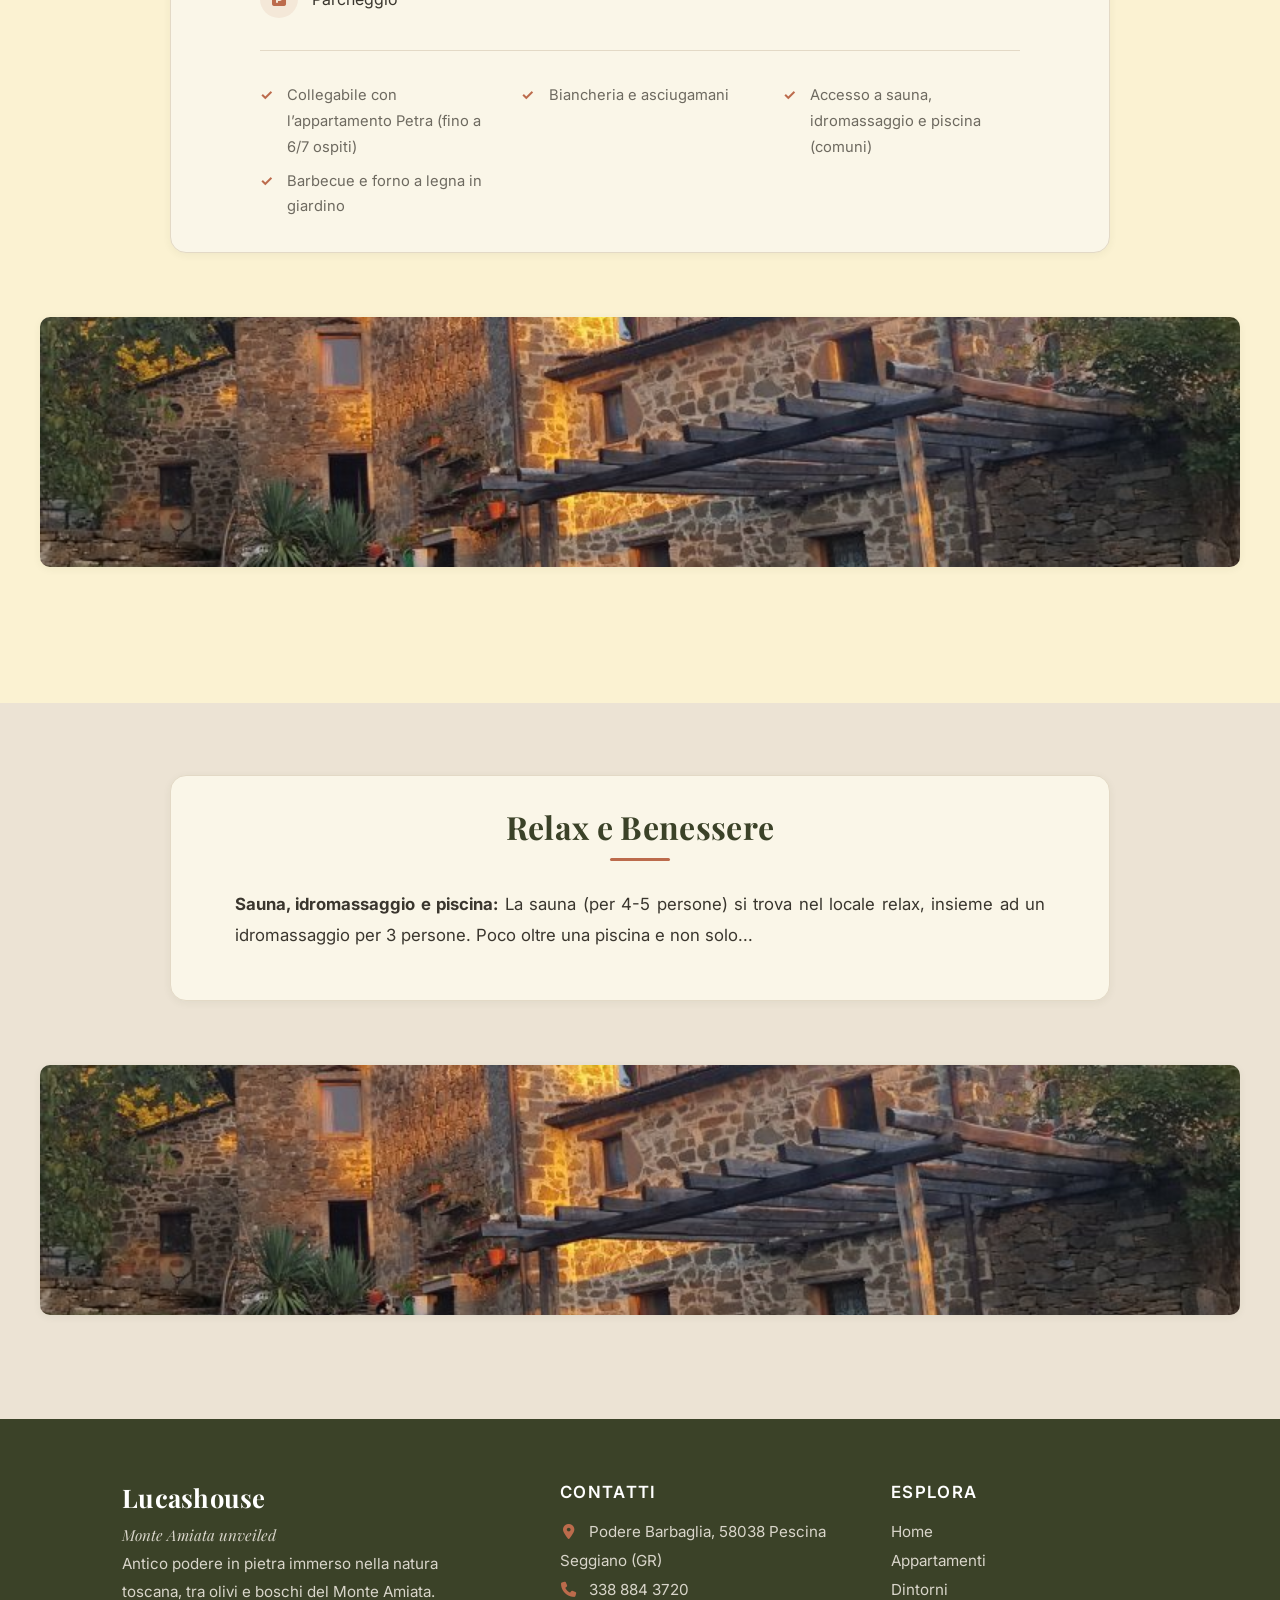
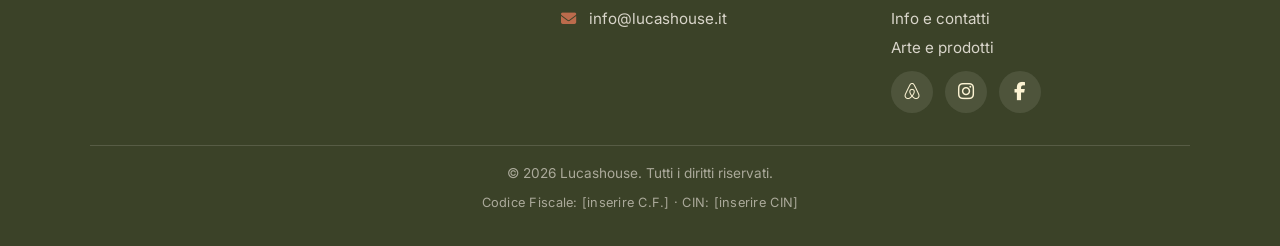
==== commit 5c6d2cf7: "Redesign mobile experience across all pages The desktop layout had been the focus so far; on phones " ====
--- a/apartments.html
+++ b/apartments.html
@@ -3,8 +3,11 @@
 
 <head>
     <meta charset="UTF-8">
-    <meta name="viewport" content="width=device-width, initial-scale=1.0">
-    <title>Apartments - Lucashouse</title>
+    <meta name="viewport" content="width=device-width, initial-scale=1.0, viewport-fit=cover">
+    <meta name="theme-color" content="#fbf2d2">
+    <meta name="description"
+        content="I quattro appartamenti di Lucashouse — Petra, Brezza, Ciliegio e Fonte — con sauna, idromassaggio e piscina sul Monte Amiata.">
+    <title>Appartamenti - Lucashouse</title>
     <link rel="preconnect" href="https://fonts.googleapis.com">
     <link rel="preconnect" href="https://fonts.gstatic.com" crossorigin>
     <link
@@ -15,12 +18,13 @@
 </head>
 
 <body>
+    <a class="skip-link" href="#main">Vai al contenuto</a>
     <header>
-        <div class="container-fluid" style="padding: 1rem 0;">
+        <div class="header-inner">
             <a href="index.html" class="logo">Lucashouse</a>
             <span class="logo-subtitle">Monte Amiata unveiled</span>
 
-            <nav class="accordion-nav">
+            <nav class="accordion-nav" aria-label="Navigazione principale">
                 <a href="index.html" class="nav-item">
                     <span class="nav-text">Home</span>
                 </a>
@@ -40,7 +44,7 @@
         </div>
     </header>
 
-    <main>
+    <main id="main">
         <section class="hero">
             <div class="content-text">
                 <h1>Appartamenti</h1>
@@ -54,15 +58,11 @@
                     Tutto intorno il fresco giardino con svariati angoli arredati, poco oltre, i boschi.
                 </p>
             </div>
-
-
-
-
         </section>
 
         <!-- Secondary Navigation -->
         <div class="secondary-nav-container">
-            <nav class="secondary-nav">
+            <nav class="secondary-nav" aria-label="Appartamenti">
                 <a href="#petra">Petra</a>
                 <a href="#brezza">Brezza</a>
                 <a href="#ciliegio">Ciliegio</a>
@@ -121,10 +121,12 @@
             <div class="content-gallery">
                 <div class="gallery-container">
                     <div class="gallery-grid collapsed" id="gallery-petra">
-                        <img src="assets/nav/nav_la_casa.jpg" alt="Petra 1" class="gallery-img">
+                        <img src="assets/nav/nav_la_casa.jpg" alt="Appartamento Petra" class="gallery-img"
+                            loading="lazy" decoding="async">
                         <!-- altre immagini reali da inserire -->
                     </div>
-                    <button class="show-more-btn" onclick="toggleGallery('gallery-petra', this)">Mostra di più</button>
+                    <button type="button" class="show-more-btn" aria-controls="gallery-petra" aria-expanded="false"
+                        onclick="toggleGallery('gallery-petra', this)">Mostra di più</button>
                 </div>
             </div>
         </section>
@@ -181,11 +183,14 @@
             <div class="content-gallery">
                 <div class="gallery-container">
                     <div class="gallery-grid collapsed" id="gallery-brezza">
-                        <img src="assets/nav/nav_la_casa.jpg" alt="Brezza 1" class="gallery-img">
-                        <img src="assets/nav/nav_la_casa.jpg" alt="Brezza 2" class="gallery-img">
+                        <img src="assets/nav/nav_la_casa.jpg" alt="Appartamento Brezza" class="gallery-img"
+                            loading="lazy" decoding="async">
+                        <img src="assets/nav/nav_la_casa.jpg" alt="Giardino privato del Brezza" class="gallery-img"
+                            loading="lazy" decoding="async">
                         <!-- altre immagini reali da inserire -->
                     </div>
-                    <button class="show-more-btn" onclick="toggleGallery('gallery-brezza', this)">Mostra di più</button>
+                    <button type="button" class="show-more-btn" aria-controls="gallery-brezza" aria-expanded="false"
+                        onclick="toggleGallery('gallery-brezza', this)">Mostra di più</button>
                 </div>
             </div>
         </section>
@@ -238,11 +243,12 @@
             <div class="content-gallery">
                 <div class="gallery-container">
                     <div class="gallery-grid collapsed" id="gallery-ciliegio">
-                        <img src="assets/nav/nav_la_casa.jpg" alt="Ciliegio 1" class="gallery-img">
+                        <img src="assets/nav/nav_la_casa.jpg" alt="Appartamento Ciliegio" class="gallery-img"
+                            loading="lazy" decoding="async">
                         <!-- altre immagini reali da inserire -->
                     </div>
-                    <button class="show-more-btn" onclick="toggleGallery('gallery-ciliegio', this)">Mostra di
-                        più</button>
+                    <button type="button" class="show-more-btn" aria-controls="gallery-ciliegio" aria-expanded="false"
+                        onclick="toggleGallery('gallery-ciliegio', this)">Mostra di più</button>
                 </div>
             </div>
         </section>
@@ -297,10 +303,12 @@
             <div class="content-gallery">
                 <div class="gallery-container">
                     <div class="gallery-grid collapsed" id="gallery-fonte">
-                        <img src="assets/nav/nav_la_casa.jpg" alt="Fonte 1" class="gallery-img">
+                        <img src="assets/nav/nav_la_casa.jpg" alt="Appartamento Fonte" class="gallery-img"
+                            loading="lazy" decoding="async">
                         <!-- altre immagini reali da inserire -->
                     </div>
-                    <button class="show-more-btn" onclick="toggleGallery('gallery-fonte', this)">Mostra di più</button>
+                    <button type="button" class="show-more-btn" aria-controls="gallery-fonte" aria-expanded="false"
+                        onclick="toggleGallery('gallery-fonte', this)">Mostra di più</button>
                 </div>
             </div>
         </section>
@@ -314,7 +322,8 @@
             </div>
             <div class="content-gallery">
                 <div class="gallery-grid">
-                    <img src="assets/nav/nav_la_casa.jpg" alt="Relax 1" class="gallery-img">
+                    <img src="assets/nav/nav_la_casa.jpg" alt="Area relax con sauna e idromassaggio"
+                        class="gallery-img" loading="lazy" decoding="async">
                 </div>
             </div>
         </section>
@@ -359,34 +368,24 @@
     </footer>
 
     <!-- Lightbox Modal -->
-    <div id="lightbox" class="lightbox">
-        <span class="close" onclick="closeLightbox()">&times;</span>
-        <a class="prev" onclick="changeSlide(-1)">&#10094;</a>
-        <img class="lightbox-content" id="lightbox-img">
-        <a class="next" onclick="changeSlide(1)">&#10095;</a>
+    <div id="lightbox" class="lightbox" role="dialog" aria-modal="true" aria-label="Galleria fotografica">
+        <button type="button" class="close" aria-label="Chiudi la galleria">&times;</button>
+        <button type="button" class="prev" aria-label="Foto precedente">&#10094;</button>
+        <img class="lightbox-content" id="lightbox-img" alt="">
+        <button type="button" class="next" aria-label="Foto successiva">&#10095;</button>
+        <p class="lightbox-counter" id="lightbox-counter" aria-live="polite"></p>
     </div>
 
+    <!-- Barra contatti rapidi (solo mobile) -->
+    <nav class="mobile-cta" aria-label="Contatti rapidi">
+        <a href="tel:+393388843720"><i class="fa-solid fa-phone" aria-hidden="true"></i><span>Chiama</span></a>
+        <a href="mailto:info@lucashouse.it"><i class="fa-solid fa-envelope"
+                aria-hidden="true"></i><span>Email</span></a>
+        <a href="info.html#calendario" class="is-primary"><i class="fa-regular fa-calendar-check"
+                aria-hidden="true"></i><span>Disponibilità</span></a>
+    </nav>
+
     <script src="scripts/main.js"></script>
-    <script>
-        // Active link switching for secondary nav
-        const sections = document.querySelectorAll("section");
-        const navLi = document.querySelectorAll(".secondary-nav a");
-        window.onscroll = () => {
-            var current = "";
-            sections.forEach((section) => {
-                const sectionTop = section.offsetTop;
-                if (scrollY >= sectionTop - 150) {
-                    current = section.getAttribute("id");
-                }
-            });
-            navLi.forEach((li) => {
-                li.classList.remove("active");
-                if (li.getAttribute("href").includes(current)) {
-                    li.classList.add("active");
-                }
-            });
-        };
-    </script>
 </body>
 
 </html>
--- a/styles/style.css
+++ b/styles/style.css
@@ -30,6 +30,13 @@
     --radius-lg: 16px;
     --shadow-sm: 0 2px 8px rgba(59, 66, 40, 0.06);
     --shadow: 0 8px 24px rgba(59, 66, 40, 0.10);
+
+    /* Layout helpers */
+    --tap-target: 44px;
+    --page-gutter: var(--spacing-md);
+    --sticky-nav-h: 72px;
+    --safe-bottom: env(safe-area-inset-bottom, 0px);
+    --mobile-cta-h: 0px;
 }
 
 * {
@@ -45,6 +52,47 @@
     line-height: 1.75;
     -webkit-font-smoothing: antialiased;
     -moz-osx-font-smoothing: grayscale;
+    -webkit-tap-highlight-color: rgba(188, 107, 76, 0.18);
+    /* `clip` (not `hidden`) so it never turns <body> into a scroll container,
+       which would break the sticky secondary nav. */
+    overflow-x: clip;
+}
+
+/* Skip link — first tab stop on every page */
+.skip-link {
+    position: absolute;
+    left: 50%;
+    top: 0;
+    transform: translate(-50%, -120%);
+    z-index: 1200;
+    background-color: var(--color-olive-dark);
+    color: var(--color-warm-white);
+    padding: 0.7rem 1.2rem;
+    border-radius: 0 0 var(--radius) var(--radius);
+    font-size: 0.9rem;
+    font-weight: 600;
+    transition: transform 0.2s ease;
+}
+
+.skip-link:focus-visible {
+    transform: translate(-50%, 0);
+}
+
+img {
+    max-width: 100%;
+}
+
+[hidden] {
+    display: none !important;
+}
+
+/* Scroll lock while the lightbox is open (works on iOS Safari too) */
+body.is-lightbox-open {
+    position: fixed;
+    left: 0;
+    right: 0;
+    width: 100%;
+    overflow: hidden;
 }
 
 h1,
@@ -91,6 +139,10 @@
     /* Unified color */
     border-bottom: 1px solid var(--color-border);
     box-shadow: 0 1px 0 rgba(59, 66, 40, 0.03);
+}
+
+.header-inner {
+    padding: 1rem 0;
 }
 
 .logo {
@@ -204,13 +256,17 @@
     pointer-events: none;
 }
 
-.nav-item:hover {
-    flex: 3;
-    /* Expand on hover */
-}
-
-.nav-item:hover::before {
-    background: linear-gradient(to top, rgba(20, 24, 12, 0.8) 0%, rgba(20, 24, 12, 0.25) 55%, rgba(20, 24, 12, 0) 90%);
+/* Hover-expansion only where a real pointer exists — on touch screens the
+   "sticky hover" state left behind by a tap made the strip jump around. */
+@media (hover: hover) and (pointer: fine) {
+    .nav-item:hover {
+        flex: 3;
+        /* Expand on hover */
+    }
+
+    .nav-item:hover::before {
+        background: linear-gradient(to top, rgba(20, 24, 12, 0.8) 0%, rgba(20, 24, 12, 0.25) 55%, rgba(20, 24, 12, 0) 90%);
+    }
 }
 
 /* Active (current page) indicator */
@@ -290,9 +346,11 @@
     /* Subtle when collpased */
 }
 
-.nav-item:hover .nav-text {
-    font-size: 1.8rem;
-    opacity: 1;
+@media (hover: hover) and (pointer: fine) {
+    .nav-item:hover .nav-text {
+        font-size: 1.8rem;
+        opacity: 1;
+    }
 }
 
 /* Hero Section */
@@ -455,10 +513,11 @@
     /* Smooth transition */
 }
 
-/* Collapsed state: 2 rows (250px image + 16px gap + 250px image = 516px) */
+/* Collapsed state: exactly two rows. The height is measured in JS so it
+   follows the real grid at any viewport (2 columns on phones, auto-fit on
+   desktop); 530px is only the no-JS fallback. */
 .gallery-grid.collapsed {
-    max-height: 530px;
-    /* Slightly more than 2 rows to be safe */
+    max-height: var(--collapsed-height, 530px);
     overflow: hidden;
     position: relative;
 }
@@ -506,9 +565,16 @@
     box-shadow: var(--shadow-sm);
 }
 
-.gallery-img:hover {
-    transform: scale(1.03);
-    box-shadow: var(--shadow);
+@media (hover: hover) and (pointer: fine) {
+    .gallery-img:hover {
+        transform: scale(1.03);
+        box-shadow: var(--shadow);
+    }
+}
+
+/* A gallery holding a single photo should never be squeezed into a column */
+.gallery-grid>.gallery-img:only-child {
+    grid-column: 1 / -1;
 }
 
 /* Lightbox Modal */
@@ -521,7 +587,8 @@
     width: 100%;
     height: 100%;
     overflow: hidden;
-    background-color: rgba(24, 22, 16, 0.94);
+    overscroll-behavior: contain;
+    background-color: rgba(20, 18, 14, 0.975);
     justify-content: center;
     align-items: center;
 }
@@ -532,6 +599,25 @@
     border-radius: var(--radius);
     box-shadow: 0 10px 40px rgba(0, 0, 0, 0.6);
     animation: zoom 0.3s;
+    /* Let the browser handle pinch-zoom, we handle horizontal swipes */
+    touch-action: pan-y pinch-zoom;
+    user-select: none;
+    -webkit-user-select: none;
+    -webkit-user-drag: none;
+}
+
+.lightbox-counter {
+    position: absolute;
+    left: 50%;
+    bottom: 22px;
+    transform: translateX(-50%);
+    z-index: 1001;
+    color: rgba(255, 255, 255, 0.85);
+    font-family: var(--font-body);
+    font-size: 0.85rem;
+    letter-spacing: 0.08em;
+    font-variant-numeric: tabular-nums;
+    pointer-events: none;
 }
 
 @keyframes zoom {
@@ -546,19 +632,30 @@
 
 .close {
     position: absolute;
-    top: 20px;
-    right: 35px;
+    top: 14px;
+    right: 14px;
+    width: 48px;
+    height: 48px;
+    display: flex;
+    align-items: center;
+    justify-content: center;
+    border: 0;
+    background-color: rgba(255, 255, 255, 0.12);
+    border-radius: 50%;
     color: #f1f1f1;
-    font-size: 40px;
+    font-family: inherit;
+    font-size: 34px;
+    line-height: 1;
     font-weight: bold;
-    transition: 0.3s;
+    transition: background-color 0.3s ease, color 0.3s ease;
     cursor: pointer;
     z-index: 1001;
 }
 
 .close:hover,
 .close:focus {
-    color: #bbb;
+    color: #fff;
+    background-color: rgba(255, 255, 255, 0.24);
     text-decoration: none;
     cursor: pointer;
 }
@@ -574,9 +671,13 @@
     align-items: center;
     justify-content: center;
     margin-top: -27px;
+    border: 0;
+    padding: 0;
     color: #fff;
+    font-family: inherit;
     font-weight: bold;
     font-size: 22px;
+    line-height: 1;
     transition: background-color 0.3s ease;
     border-radius: 50%;
     user-select: none;
@@ -596,6 +697,13 @@
 .prev:hover,
 .next:hover {
     background-color: var(--color-terracotta);
+}
+
+/* Hidden when a gallery holds a single photo */
+.lightbox[data-single="true"] .prev,
+.lightbox[data-single="true"] .next,
+.lightbox[data-single="true"] .lightbox-counter {
+    display: none;
 }
 
 /* Footer Box Update (if needed) */
@@ -717,94 +825,6 @@
     margin-top: 0.4rem;
     font-size: 0.8rem;
     letter-spacing: 0.02em;
-}
-
-/* Mobile Responsiveness */
-@media (max-width: 768px) {
-
-    /* Keep Navigation Horizontal */
-    .accordion-nav {
-        flex-direction: row !important;
-        /* Force row */
-        height: 250px;
-        /* Reduced height for mobile */
-    }
-
-    .nav-item {
-        width: auto;
-        /* Let flex handle width */
-        height: 100%;
-        /* Fill container height */
-        border-right: 1px solid rgba(255, 255, 255, 0.3);
-        border-bottom: none;
-        flex: 1;
-        /* Start equal */
-        min-width: 0;
-        /* Allow shrinking */
-    }
-
-    .nav-item:hover {
-        flex: 4;
-        /* Expand more on mobile to see content */
-    }
-
-    /* Adjust text position for horizontal mobile bars */
-    .nav-text {
-        bottom: 1rem;
-        left: 0.5rem;
-        /* Tighter padding */
-        font-size: 0.8rem;
-        /* Smaller text */
-        opacity: 1;
-        /* Always visible if possible, or manageable */
-        writing-mode: vertical-rl;
-        /* Vertical text on mobile if very narrow? No, user said horizontal nav. */
-        /* Let's keep horizontal text but small */
-        white-space: nowrap;
-        transform: none;
-    }
-
-    .nav-item:hover .nav-text {
-        font-size: 1rem;
-    }
-
-    /* Adjust text position for vertical bars */
-    .nav-text {
-        bottom: 1rem;
-        left: 1rem;
-        font-size: 1.2rem;
-        opacity: 1;
-    }
-
-    /* Hero adjustments */
-    .hero h1 {
-        font-size: 2.5rem;
-    }
-
-    .subtitle {
-        font-size: 1.2rem;
-    }
-
-    /* General Padding */
-    .container {
-        padding: 0 var(--spacing-sm);
-    }
-
-    .intro-section {
-        padding: 3rem 1rem;
-    }
-
-    .intro-text h2 {
-        font-size: 2rem;
-    }
-
-    /* Secondary nav – tighten spacing on mobile only */
-    .secondary-nav a {
-        padding: 0.4rem 1rem;
-        margin: 0 0.25rem;
-        font-size: 1rem;
-    }
-
 }
 
 /* Secondary Navigation */
@@ -1069,6 +1089,12 @@
     color: var(--color-stone-gray);
 }
 
+.map-wrap {
+    position: relative;
+    max-width: 900px;
+    margin: 0 auto;
+}
+
 .map-embed {
     width: 100%;
     max-width: 900px;
@@ -1080,6 +1106,11 @@
     box-shadow: 0 2px 8px rgba(0, 0, 0, 0.1);
 }
 
+/* Pointer devices scroll the page with the wheel, so no shield is needed */
+.map-shield {
+    display: none;
+}
+
 .map-link {
     text-align: center;
     margin-top: var(--spacing-md);
@@ -1177,6 +1208,20 @@
     display: flex;
     flex-direction: column;
     gap: var(--spacing-md);
+}
+
+.form-field {
+    display: flex;
+    flex-direction: column;
+    gap: 0.35rem;
+}
+
+.form-field label {
+    font-size: 0.85rem;
+    font-weight: 600;
+    letter-spacing: 0.04em;
+    text-transform: uppercase;
+    color: var(--color-muted);
 }
 
 .contact-form input,
@@ -1207,14 +1252,454 @@
     cursor: pointer;
 }
 
-/* Info page responsive */
+/* ============================================================
+   TABLET (≤1024px)
+   ============================================================ */
+@media (max-width: 1024px) {
+    .accordion-nav {
+        height: 200px;
+        padding: 0.75rem;
+    }
+
+    /* Labels have to survive a collapsed 130px-wide strip at this width */
+    .nav-text {
+        font-size: 1rem;
+        left: 0.9rem;
+        right: 0.6rem;
+        bottom: 1rem;
+        overflow: hidden;
+        text-overflow: ellipsis;
+    }
+
+    .logo {
+        font-size: 3.2rem;
+    }
+
+    .content-text h2 {
+        font-size: 1.9rem;
+    }
+}
+
+/* ============================================================
+   MOBILE (≤768px)
+   The mobile experience is built here as a first-class layout,
+   not as a shrunken desktop one.
+   ============================================================ */
 @media (max-width: 768px) {
+    :root {
+        --spacing-xl: 2.25rem;
+        --page-gutter: 1.15rem;
+        --sticky-nav-h: 62px;
+        --mobile-cta-h: 62px;
+        /* Width of one nav photo tile */
+        --nav-tile-w: clamp(112px, 34vw, 152px);
+    }
+
+    body {
+        line-height: 1.7;
+        /* Room for the fixed contact bar */
+        padding-bottom: calc(var(--mobile-cta-h) + var(--safe-bottom));
+    }
+
+    html {
+        scroll-padding-top: calc(var(--sticky-nav-h) + 8px);
+    }
+
+    /* ---------- Header ---------- */
+    header {
+        border-bottom: 1px solid var(--color-border);
+    }
+
+    .header-inner {
+        padding: 0.5rem 0 0;
+    }
+
+    .logo {
+        font-size: clamp(2.05rem, 9.5vw, 2.75rem);
+        padding: 0.35rem 1rem 0;
+        letter-spacing: 0.01em;
+    }
+
+    .logo-subtitle {
+        font-size: 0.95rem;
+        margin-bottom: 0.65rem;
+        padding: 0 1rem;
+    }
+
+    /* ---------- Primary nav: horizontal, swipeable photo tiles ---------- */
+    .accordion-nav {
+        display: flex;
+        height: auto;
+        max-width: none;
+        gap: 0.5rem;
+        padding: 0.6rem var(--page-gutter) 0.75rem;
+        overflow-x: auto;
+        overflow-y: hidden;
+        scroll-snap-type: x proximity;
+        scroll-padding-left: var(--page-gutter);
+        scrollbar-width: none;
+        -webkit-overflow-scrolling: touch;
+        overscroll-behavior-x: contain;
+    }
+
+    .accordion-nav::-webkit-scrollbar {
+        display: none;
+    }
+
+    .accordion-nav .nav-item,
+    .accordion-nav .nav-item.active {
+        flex: 0 0 var(--nav-tile-w);
+        height: 92px;
+        min-width: 0;
+        border-right: none;
+        border-radius: 12px;
+        overflow: hidden;
+        scroll-snap-align: start;
+        background-size: cover;
+        background-position: center;
+        box-shadow: var(--shadow-sm);
+        transition: box-shadow 0.25s ease;
+    }
+
+    /* Current page reads as a framed, brighter tile */
+    .accordion-nav .nav-item.active {
+        box-shadow: 0 0 0 2px var(--color-terracotta), var(--shadow);
+    }
+
+    .nav-item.active::after {
+        height: 4px;
+    }
+
+    .nav-text {
+        position: absolute;
+        bottom: 0.5rem;
+        left: 0.65rem;
+        right: 0.55rem;
+        font-size: 0.84rem;
+        line-height: 1.25;
+        letter-spacing: 0.01em;
+        opacity: 1;
+        white-space: nowrap;
+        overflow: hidden;
+        text-overflow: ellipsis;
+        transform: none;
+        transition: none;
+    }
+
+    /* ---------- Secondary (in-page) nav ---------- */
+    .secondary-nav-container {
+        box-shadow: 0 2px 10px rgba(59, 66, 40, 0.08);
+        background-color: rgba(251, 242, 210, 0.94);
+        backdrop-filter: blur(8px);
+        -webkit-backdrop-filter: blur(8px);
+    }
+
+    .secondary-nav {
+        justify-content: flex-start;
+        gap: 0.45rem;
+        padding: 0.6rem var(--page-gutter);
+        scroll-snap-type: x proximity;
+        scroll-padding-inline: var(--page-gutter);
+        overscroll-behavior-x: contain;
+    }
+
+    .secondary-nav a {
+        flex: 0 0 auto;
+        display: inline-flex;
+        align-items: center;
+        margin: 0;
+        padding: 0.5rem 1.05rem;
+        min-height: var(--tap-target);
+        font-size: 0.98rem;
+        border: 1px solid var(--color-border);
+        background-color: var(--color-surface);
+        scroll-snap-align: center;
+    }
+
+    .secondary-nav a.active {
+        border-color: var(--color-olive-dark);
+    }
+
+    /* ---------- Hero ---------- */
+    .hero {
+        min-height: 0;
+        padding: 1.85rem var(--page-gutter) 0.75rem;
+    }
+
+    .hero .content-text {
+        padding: 0;
+    }
+
+    .hero h1 {
+        font-size: clamp(1.85rem, 8vw, 2.35rem);
+        padding-bottom: 0.5rem;
+    }
+
+    .hero h1::after {
+        width: 64px;
+        margin-top: 0.85rem;
+    }
+
+    .hero .content-text p,
+    .hero-content p {
+        font-size: 1rem;
+    }
+
+    .subtitle {
+        font-size: 1.15rem;
+    }
+
+    /* ---------- Sections & text ---------- */
+    .container {
+        padding: 0 var(--page-gutter);
+    }
+
+    .page-section {
+        padding: 2.25rem var(--page-gutter);
+    }
+
+    .content-text {
+        padding: 0.5rem 0;
+    }
+
+    .content-text h2 {
+        font-size: clamp(1.5rem, 6.2vw, 1.9rem);
+        padding-bottom: 0.4rem;
+    }
+
+    .content-text h2::after {
+        width: 48px;
+        margin-top: 0.6rem;
+    }
+
+    /* Justified text creates rivers of whitespace in a narrow column */
+    .content-text p,
+    .prices-text p {
+        text-align: left;
+        font-size: 1rem;
+        line-height: 1.75;
+        overflow-wrap: break-word;
+    }
+
+    .content-text p.apartment-subtitle {
+        font-size: 1.15rem;
+        margin-bottom: var(--spacing-md);
+    }
+
+    .intro-section {
+        padding: 2.5rem var(--page-gutter);
+    }
+
+    .intro-text h2 {
+        font-size: 1.8rem;
+    }
+
+    /* Text cards: tighter padding, softer radius on mobile */
+    .page-section .content-text:has(p):not(:has(.apartment-subtitle)),
+    main>section.content-text:has(p),
+    .apartment-services,
+    .prices-text {
+        padding: 1.25rem 1.1rem;
+        border-radius: var(--radius);
+        margin-bottom: var(--spacing-md);
+    }
+
+    main>section.content-text:has(p) {
+        margin-top: var(--spacing-md);
+    }
+
+    /* ---------- Apartment specs ---------- */
     .apartment-specs {
         grid-template-columns: repeat(2, 1fr);
+        gap: 0.6rem;
+        margin-bottom: var(--spacing-lg);
+    }
+
+    /* One compact row per spec reads faster than a stacked card at this width */
+    .spec-box {
+        flex-direction: row;
+        justify-content: center;
+        align-items: center;
+        gap: 0.4rem;
+        padding: 0.7rem 0.5rem;
+        flex-wrap: wrap;
+    }
+
+    .spec-box i {
+        font-size: 1rem;
+        margin-bottom: 0;
+    }
+
+    .spec-num {
+        font-size: 1.15rem;
+    }
+
+    .spec-label {
+        font-size: 0.66rem;
+        line-height: 1.3;
+    }
+
+    /* ---------- Services ---------- */
+    .apartment-services h3 {
+        font-size: 1.3rem;
+        margin-bottom: var(--spacing-md);
+    }
+
+    .service-icons,
+    .service-list {
+        grid-template-columns: 1fr;
+        text-align: left;
+    }
+
+    .service-icons {
+        gap: 0.6rem;
+        margin-bottom: var(--spacing-md);
+    }
+
+    .service-item {
+        font-size: 0.95rem;
+        line-height: 1.4;
+    }
+
+    .service-item i {
+        width: 2.15rem;
+        height: 2.15rem;
+        font-size: 0.9rem;
+    }
+
+    .service-list {
+        padding-top: var(--spacing-md);
+        gap: 0.45rem;
+    }
+
+    /* ---------- Galleries: two columns, two rows when collapsed ---------- */
+    .content-gallery {
+        padding: 0.5rem var(--page-gutter) 1rem;
+    }
+
+    /* Inside a page section the gutter is already there — don't double it */
+    .page-section .content-gallery {
+        padding-left: 0;
+        padding-right: 0;
+    }
+
+    .gallery-container {
+        padding-bottom: 0.5rem;
+    }
+
+    .gallery-grid {
+        grid-template-columns: repeat(2, 1fr);
+        gap: 0.5rem;
+    }
+
+    .gallery-img {
+        height: auto;
+        aspect-ratio: 1 / 1;
+        border-radius: 8px;
+    }
+
+    .gallery-grid>.gallery-img:only-child {
+        aspect-ratio: 4 / 3;
+    }
+
+    .show-more-btn {
+        width: 100%;
+        max-width: 340px;
+        min-height: 46px;
+        margin-top: 1rem;
+        padding: 0.7rem 1.2rem;
+    }
+
+    /* ---------- Lightbox: bottom-anchored controls, thumb reachable ---------- */
+    .lightbox-content {
+        max-width: 100%;
+        max-height: calc(100vh - 190px);
+        max-height: calc(100dvh - 190px);
+        border-radius: 0;
+    }
+
+    .close {
+        top: calc(10px + env(safe-area-inset-top, 0px));
+        right: 10px;
+    }
+
+    .prev,
+    .next {
+        top: auto;
+        margin-top: 0;
+        bottom: calc(1.1rem + var(--safe-bottom));
+        width: 54px;
+        height: 54px;
+        background-color: rgba(188, 107, 76, 0.75);
+    }
+
+    .prev {
+        left: 1.25rem;
+    }
+
+    .next {
+        right: 1.25rem;
+    }
+
+    .lightbox-counter {
+        bottom: calc(1.1rem + var(--safe-bottom) + 17px);
+        font-size: 0.9rem;
+    }
+
+    /* ---------- Info page ---------- */
+    .address-line {
+        font-size: 1rem;
+        margin-bottom: var(--spacing-md);
+    }
+
+    .map-embed {
+        height: 260px;
+        border-radius: var(--radius);
+    }
+
+    /* Until it is tapped the map is inert, so a vertical drag scrolls the page */
+    .map-shield {
+        position: absolute;
+        inset: 0;
+        display: flex;
+        align-items: flex-end;
+        justify-content: center;
+        padding: 0 0 0.85rem;
+        border: 0;
+        background-color: transparent;
+        border-radius: var(--radius);
+        cursor: pointer;
+    }
+
+    .map-shield span {
+        background-color: rgba(20, 18, 14, 0.75);
+        color: #fff;
+        font-family: var(--font-body);
+        font-size: 0.75rem;
+        font-weight: 600;
+        letter-spacing: 0.04em;
+        padding: 0.4rem 0.9rem;
+        border-radius: 999px;
     }
 
     .calendar-grid {
         grid-template-columns: 1fr;
+        gap: var(--spacing-md);
+    }
+
+    .calendar-placeholder {
+        padding: 2rem 1rem;
+    }
+
+    .prices-cta {
+        flex-direction: column;
+        gap: 0.6rem;
+    }
+
+    .prices-cta .cta-button {
+        width: 100%;
+        justify-content: center;
+        min-height: 48px;
     }
 
     .contact-grid {
@@ -1222,46 +1707,242 @@
         gap: var(--spacing-lg);
     }
 
+    .contact-details {
+        font-size: 1rem;
+        line-height: 1.9;
+    }
+
+    /* Phone / e-mail / map links sit inside prose — give them a real tap area */
+    .contact-details a,
+    .map-link a,
+    .footer-col p a {
+        display: inline-flex;
+        align-items: center;
+        min-height: var(--tap-target);
+    }
+
+    .contact-form input,
+    .contact-form textarea {
+        /* 16px keeps iOS Safari from zooming in on focus */
+        font-size: 1rem;
+        padding: 0.85rem 1rem;
+    }
+
+    .contact-form textarea {
+        min-height: 120px;
+    }
+
     .contact-form button {
         align-self: stretch;
-    }
-
-    .hero h1 {
-        font-size: 2.2rem;
+        justify-content: center;
+        min-height: 48px;
+    }
+
+    /* ---------- Footer ---------- */
+    footer {
+        padding: 2.5rem 0 1.5rem;
     }
 
     .footer-grid {
         grid-template-columns: 1fr;
         gap: var(--spacing-lg);
         text-align: center;
+        padding: 0 var(--page-gutter);
+    }
+
+    .footer-col h3 {
+        font-size: 1.45rem;
+    }
+
+    .footer-col p,
+    .footer-col li {
+        font-size: 0.95rem;
+    }
+
+    .footer-col ul {
+        display: grid;
+        grid-template-columns: repeat(2, 1fr);
+        gap: 0.15rem 0.5rem;
+    }
+
+    .footer-col ul a {
+        display: block;
+        padding: 0.45rem 0.25rem;
     }
 
     .footer-social {
         justify-content: center;
+        margin-top: var(--spacing-md);
     }
 
     .footer-col i {
         margin-right: 0.3rem;
     }
 
-    /* Text cards: tighter padding on mobile */
-    .page-section .content-text:has(p),
-    main>section.content-text:has(p),
-    .apartment-services,
-    .prices-text {
-        padding-left: var(--spacing-md);
-        padding-right: var(--spacing-md);
-    }
-
-    .page-section {
-        padding: 3rem 1rem;
-    }
-
-    /* Amenities collapse to a single column */
-    .service-icons,
-    .service-list {
+    .footer-bottom {
+        padding: var(--spacing-md) var(--page-gutter) 0;
+    }
+}
+
+/* Wide phones / small tablets: enough room for all five tiles at once,
+   so let them share the row instead of scrolling. */
+@media (min-width: 600px) and (max-width: 768px) {
+    .accordion-nav .nav-item,
+    .accordion-nav .nav-item.active {
+        flex: 1 1 0;
+        height: 108px;
+    }
+
+    .nav-text {
+        font-size: 0.9rem;
+    }
+}
+
+/* Phones in landscape: vertical space is the scarce resource */
+@media (max-width: 1024px) and (max-height: 500px) and (orientation: landscape) {
+    .header-inner {
+        padding: 0.25rem 0 0;
+    }
+
+    .logo {
+        font-size: 1.9rem;
+        padding-top: 0.2rem;
+    }
+
+    .logo-subtitle {
+        font-size: 0.8rem;
+        margin-bottom: 0.4rem;
+    }
+
+    .accordion-nav {
+        height: 96px;
+        padding: 0.5rem;
+    }
+
+    .accordion-nav .nav-item,
+    .accordion-nav .nav-item.active {
+        height: 80px;
+    }
+
+    .nav-text {
+        font-size: 0.9rem;
+        bottom: 0.6rem;
+    }
+
+    .hero {
+        padding-top: 1.25rem;
+    }
+}
+
+/* ============================================================
+   SMALL PHONES (≤380px)
+   ============================================================ */
+@media (max-width: 380px) {
+    :root {
+        --page-gutter: 0.9rem;
+    }
+
+    .logo {
+        font-size: 1.95rem;
+    }
+
+    .logo-subtitle {
+        font-size: 0.85rem;
+    }
+
+    .apartment-specs {
+        gap: 0.45rem;
+    }
+
+    .spec-box {
+        padding: 0.6rem 0.35rem;
+    }
+
+    /* Long labels wrap unevenly here — give every label its own line */
+    .spec-label {
+        flex-basis: 100%;
+    }
+
+    .footer-col ul {
         grid-template-columns: 1fr;
-        text-align: left;
+    }
+
+    .prev {
+        left: 0.75rem;
+    }
+
+    .next {
+        right: 0.75rem;
+    }
+}
+
+/* ============================================================
+   Fixed contact bar — mobile only
+   ============================================================ */
+.mobile-cta {
+    display: none;
+}
+
+@media (max-width: 768px) {
+    .mobile-cta {
+        position: fixed;
+        left: 0;
+        right: 0;
+        bottom: 0;
+        z-index: 900;
+        display: grid;
+        grid-template-columns: repeat(3, 1fr);
+        gap: 1px;
+        background-color: var(--color-border);
+        border-top: 1px solid var(--color-border);
+        padding-bottom: var(--safe-bottom);
+        box-shadow: 0 -4px 18px rgba(59, 66, 40, 0.10);
+    }
+
+    .mobile-cta a {
+        display: flex;
+        flex-direction: column;
+        align-items: center;
+        justify-content: center;
+        gap: 0.12rem;
+        min-height: var(--mobile-cta-h);
+        padding: 0.4rem 0.25rem;
+        background-color: var(--color-surface);
+        color: var(--color-olive-dark);
+        font-size: 0.7rem;
+        font-weight: 600;
+        letter-spacing: 0.04em;
+        text-transform: uppercase;
+        line-height: 1.2;
+        transition: background-color 0.2s ease, color 0.2s ease;
+    }
+
+    .mobile-cta a i {
+        font-size: 1.15rem;
+        color: var(--color-terracotta);
+        transition: color 0.2s ease;
+    }
+
+    .mobile-cta a.is-primary {
+        background-color: var(--color-terracotta);
+        color: #fff;
+    }
+
+    .mobile-cta a.is-primary i {
+        color: #fff;
+    }
+
+    .mobile-cta a:active {
+        background-color: var(--color-cream-deep);
+    }
+
+    .mobile-cta a.is-primary:active {
+        background-color: var(--color-terracotta-dark);
+    }
+
+    /* The lightbox must sit above the bar */
+    .lightbox {
+        z-index: 1000;
     }
 }
 
@@ -1280,10 +1961,26 @@
 
 @media (prefers-reduced-motion: reduce) {
 
+    html {
+        scroll-behavior: auto;
+    }
+
     .reveal,
     .reveal.is-visible {
         opacity: 1;
         transform: none;
         transition: none;
     }
+
+    .lightbox-content {
+        animation: none;
+    }
+
+    .nav-item,
+    .nav-text,
+    .gallery-img,
+    .cta-button,
+    .footer-social a {
+        transition: none;
+    }
 }
